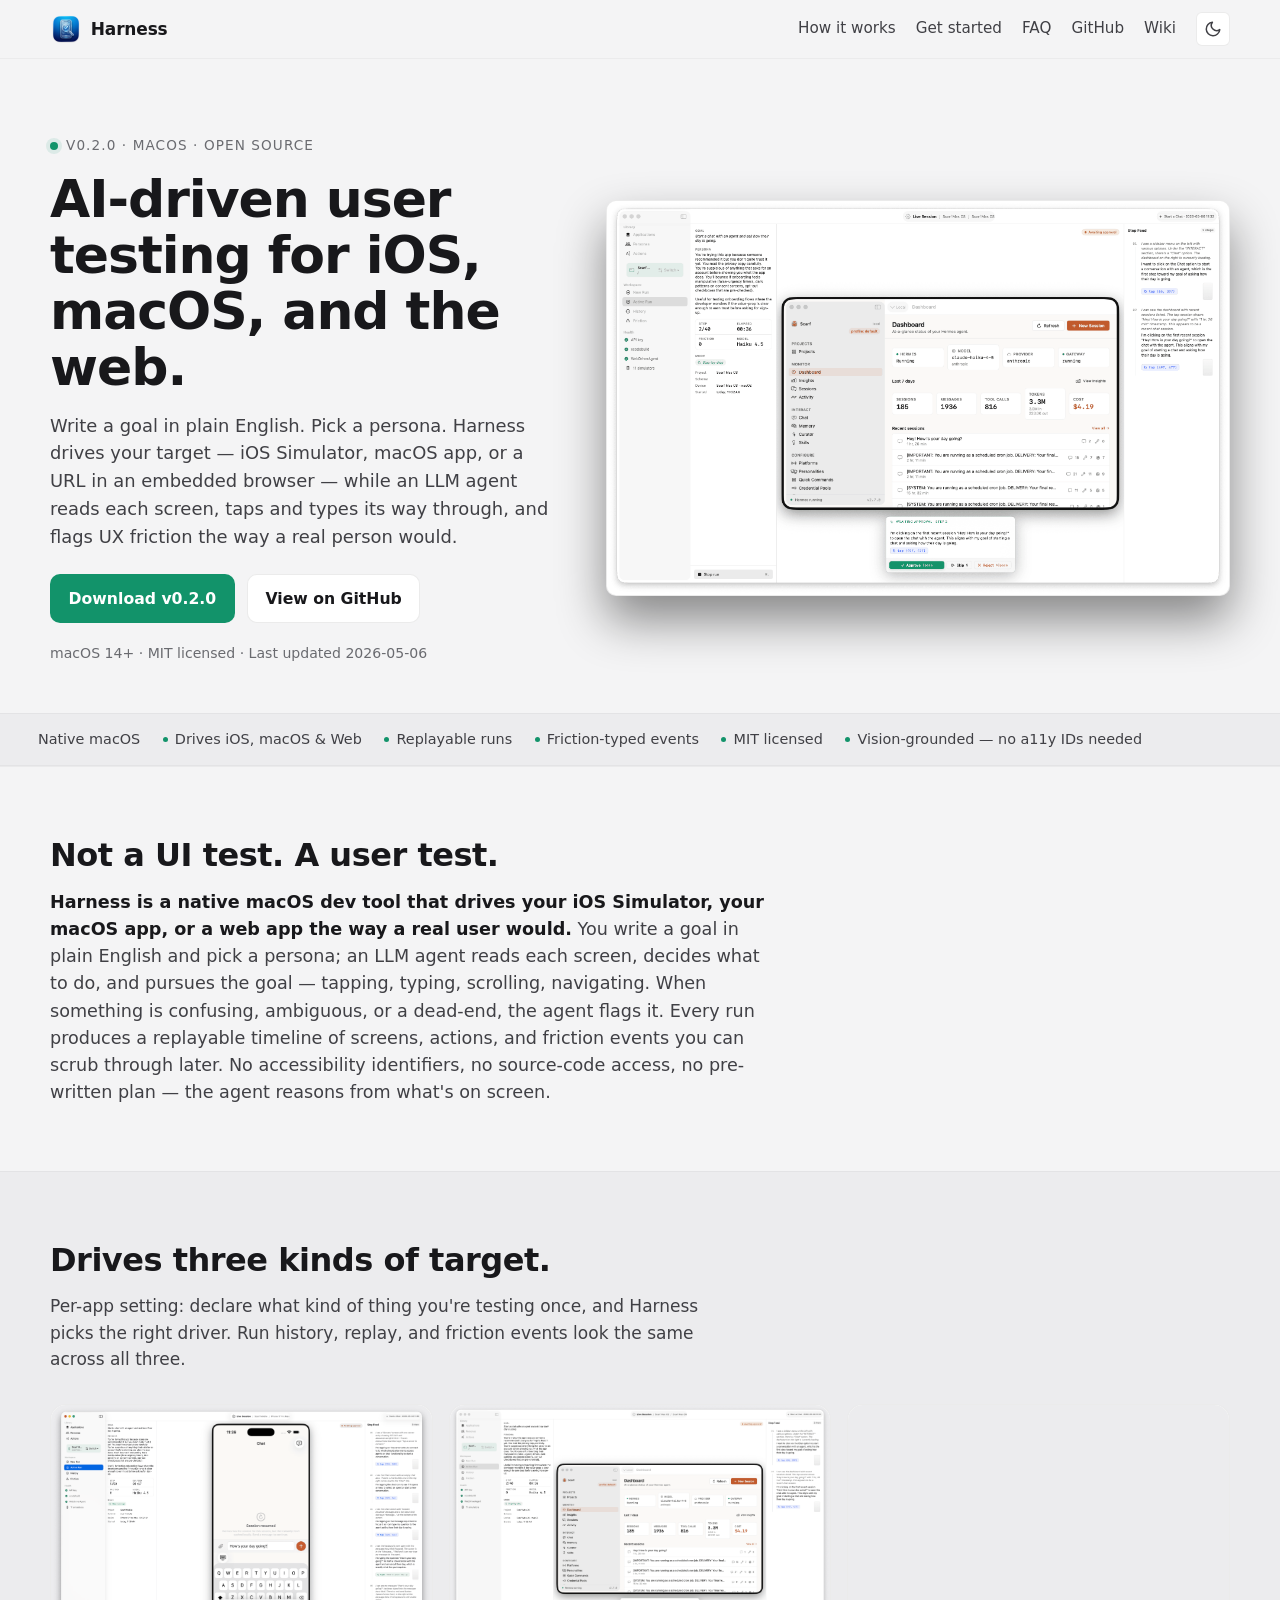
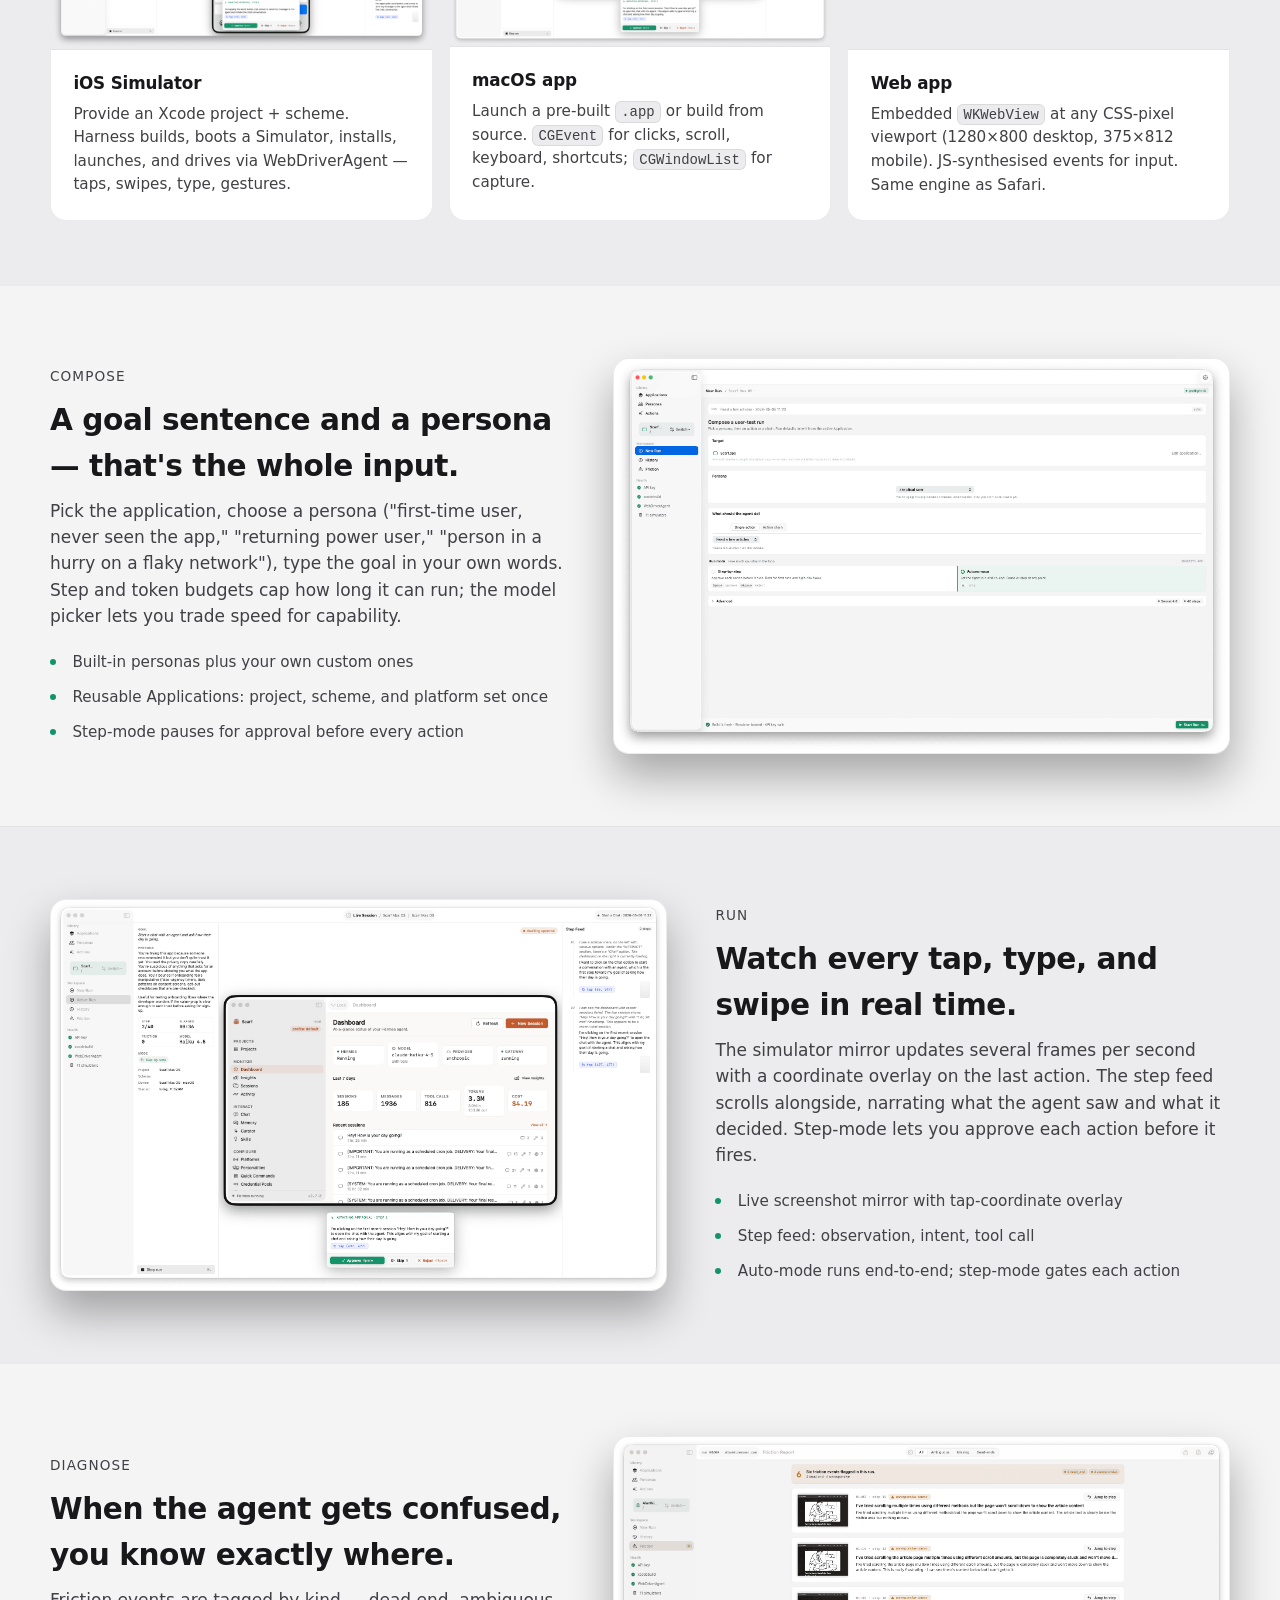
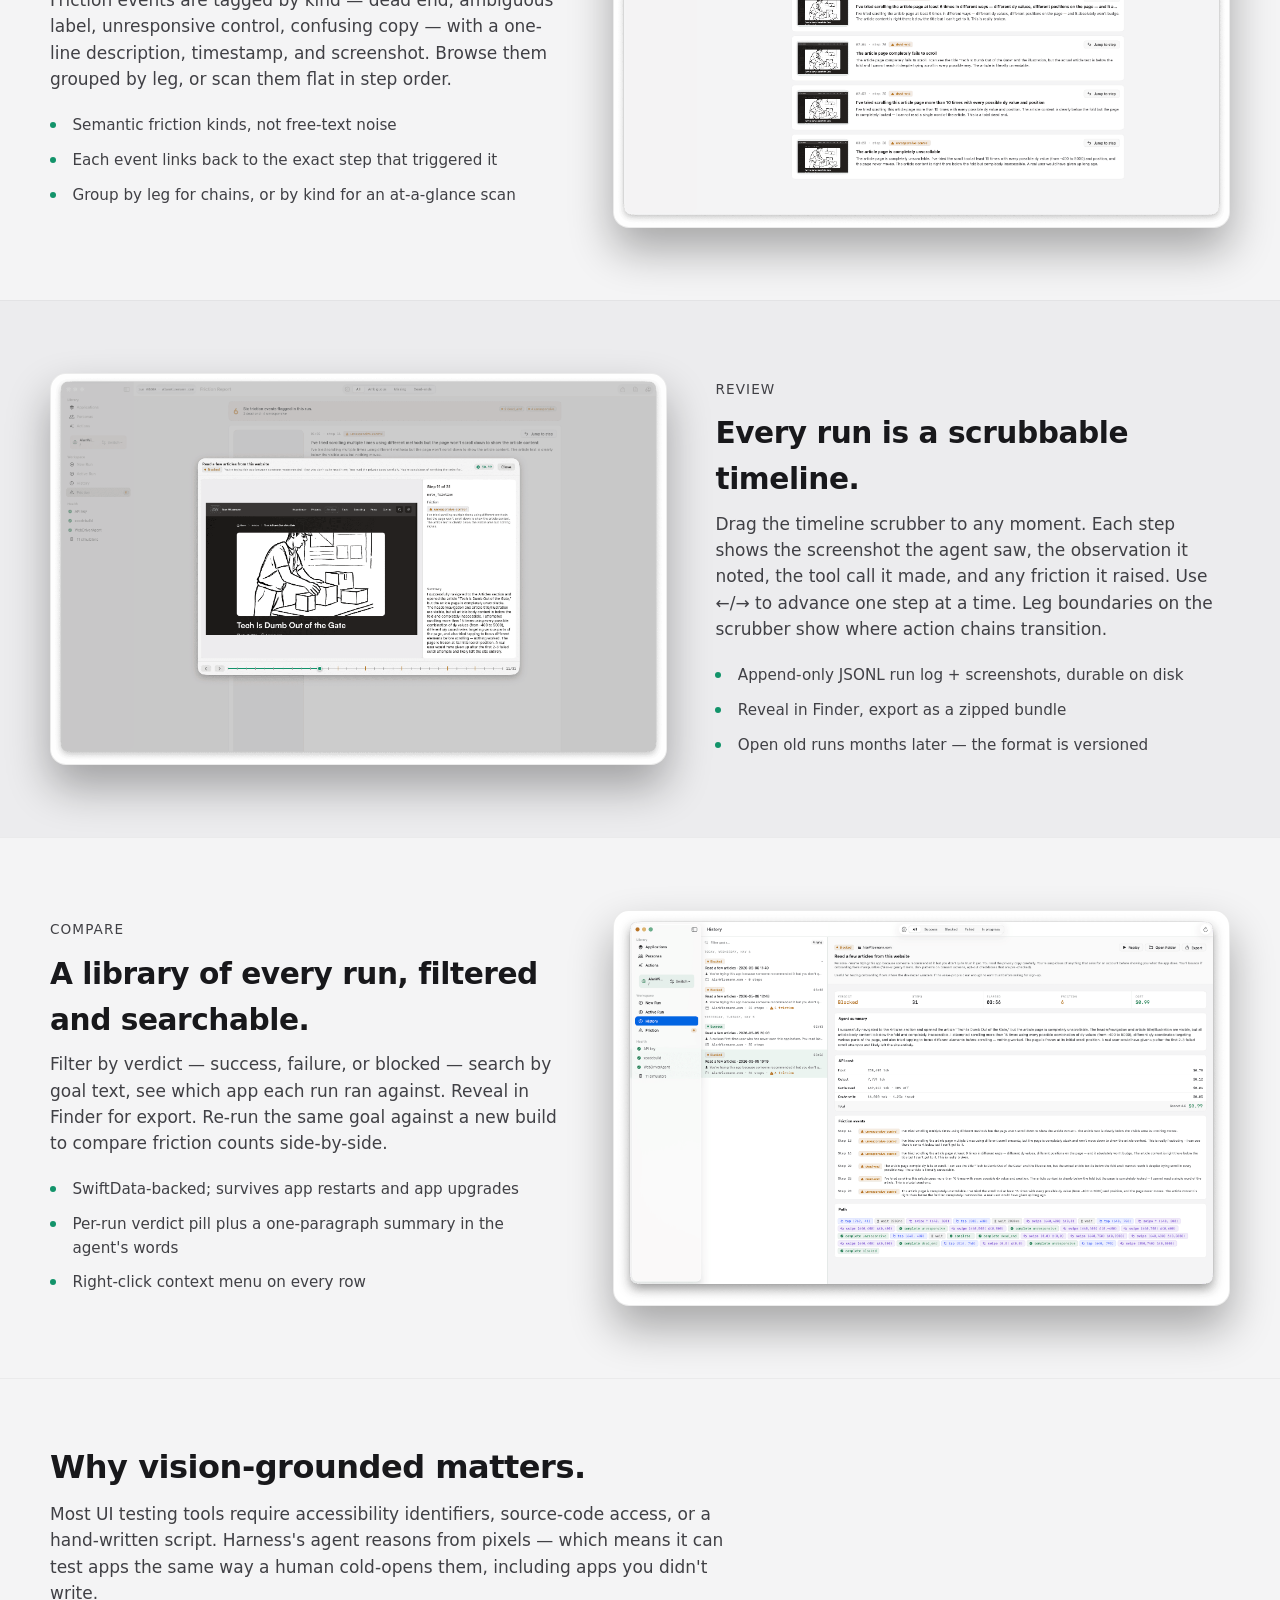
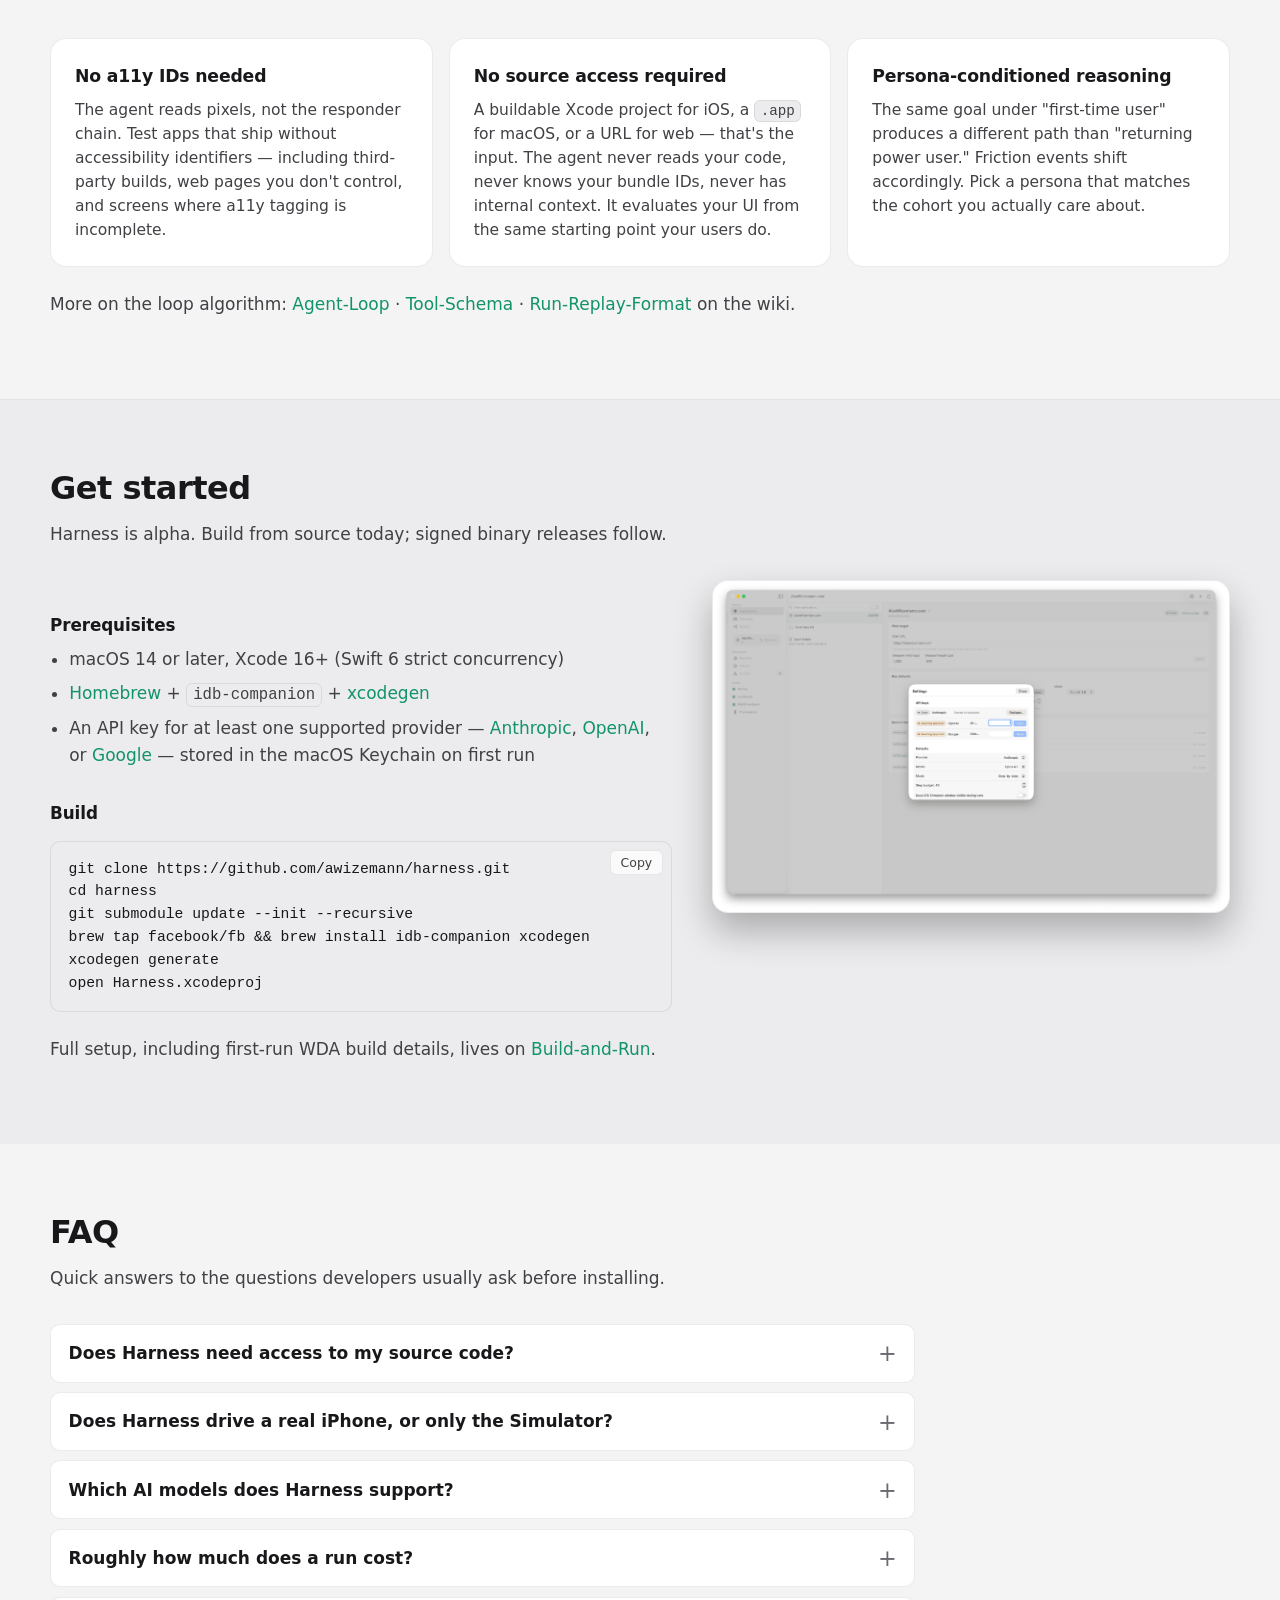
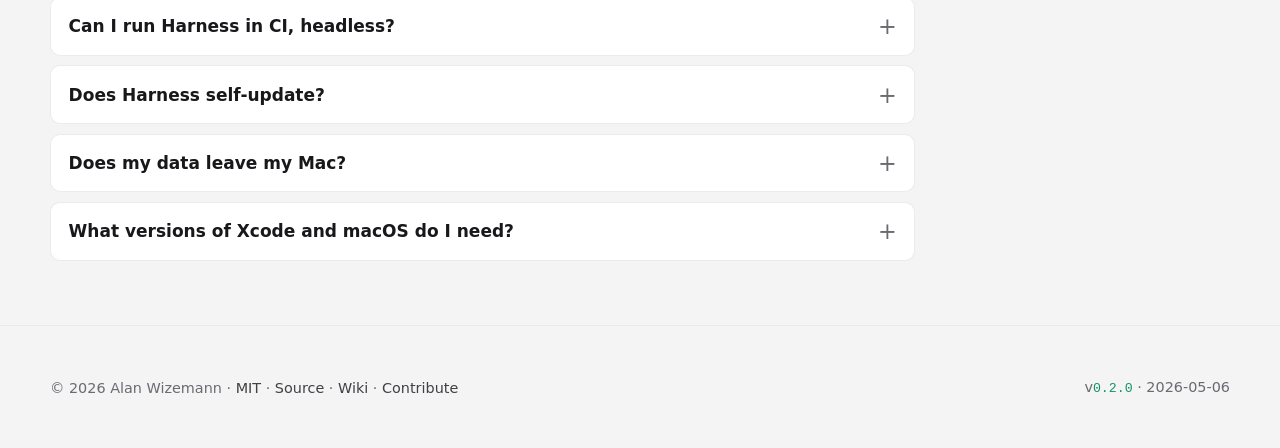
==== index.html @ b41c682d "site: rebuild landing page at 2026-05-06T11:02:01Z" ====
<!doctype html>
<html lang="en">
<head>
<meta charset="utf-8">
<meta name="viewport" content="width=device-width, initial-scale=1, viewport-fit=cover">
<title>Harness — AI-driven user testing for iOS, macOS, and the web</title>
<meta name="description" content="A native macOS dev tool that drives an iOS Simulator, a macOS app, or a web app with an AI agent. Write a goal in plain language; get a replayable run with friction events.">
<meta name="theme-color" content="#0E0F12" media="(prefers-color-scheme: dark)">
<meta name="theme-color" content="#F4F4F5" media="(prefers-color-scheme: light)">
<meta property="og:title" content="Harness — AI-driven user testing for iOS, macOS, and the web">
<meta property="og:description" content="Write a goal in plain language; an LLM agent reads the screen, drives the UI, and tells you where the experience falls down. iOS Simulator, macOS apps, web apps.">
<meta property="og:type" content="website">
<meta property="og:url" content="https://awizemann.github.io/harness/">
<meta property="og:image" content="https://awizemann.github.io/harness/assets/icon.png">
<meta name="twitter:card" content="summary_large_image">
<link rel="icon" type="image/png" href="favicon.png">
<link rel="apple-touch-icon" href="apple-touch-icon.png">
<link rel="manifest" href="manifest.webmanifest">
<link rel="canonical" href="https://awizemann.github.io/harness/">
<link rel="alternate" type="text/plain" title="LLM-friendly summary" href="llms.txt">
<link rel="stylesheet" href="styles.css">

<script type="application/ld+json">
{
  "@context": "https://schema.org",
  "@type": "FAQPage",
  "mainEntity": [
    {
      "@type": "Question",
      "name": "Does Harness need access to my source code?",
      "acceptedAnswer": {
        "@type": "Answer",
        "text": "No. The agent reads screenshots and reasons about visible UI; it never reads your source. For iOS, you provide a buildable Xcode project so Harness can produce a .app to install in the Simulator. For macOS, a pre-built .app is enough. For web, just a URL."
      }
    },
    {
      "@type": "Question",
      "name": "Does Harness drive a real iPhone, or only the Simulator?",
      "acceptedAnswer": {
        "@type": "Answer",
        "text": "Today Harness is iOS-Simulator-only. Real-device support over WebDriverAgent and idb is on the roadmap. macOS targets are real (it's your actual Mac). Web targets render in an embedded WKWebView — the same engine Safari uses."
      }
    },
    {
      "@type": "Question",
      "name": "Which AI models does Harness support?",
      "acceptedAnswer": {
        "@type": "Answer",
        "text": "Harness supports vision tool-use models from Anthropic, OpenAI, and Google. Today that's Claude Opus 4.7, Sonnet 4.6, and Haiku 4.5; OpenAI GPT-5 Mini and GPT-4.1 Nano; and Google Gemini 2.5 Flash and Flash Lite. You bring your own API key for whichever provider you pick — keys are stored in the macOS Keychain. The Compose Run form has a per-run provider+model picker so you can trade speed for capability without leaving the app."
      }
    },
    {
      "@type": "Question",
      "name": "Roughly how much does a run cost?",
      "acceptedAnswer": {
        "@type": "Answer",
        "text": "It depends on the goal length, step budget, model, and provider. A typical 20–40 step run on a mid-tier model lands in the few-cents-to-low-dollars range; smaller models (Haiku, Gemini Flash Lite, GPT-4.1 Nano) shave that further. Token use is dominated by screenshot inputs. The step and token budgets cap cost predictably."
      }
    },
    {
      "@type": "Question",
      "name": "Can I run Harness in CI, headless?",
      "acceptedAnswer": {
        "@type": "Answer",
        "text": "Not yet. Harness today is a desktop tool with a GUI; a headless mode is on the roadmap. If you want to fail PR builds on UX regressions, watch the issue tracker."
      }
    },
    {
      "@type": "Question",
      "name": "Does Harness self-update?",
      "acceptedAnswer": {
        "@type": "Answer",
        "text": "Auto-update isn't wired up yet. Releases are GitHub releases for now; a Sparkle-based auto-updater is queued."
      }
    },
    {
      "@type": "Question",
      "name": "Does my data leave my Mac?",
      "acceptedAnswer": {
        "@type": "Answer",
        "text": "Screenshots and step events are sent to whichever provider you picked — Anthropic, OpenAI, or Google — that's the inference path that drives the agent. Run logs (JSONL plus screenshots) live on disk in ~/Library/Application Support/Harness/runs/. Nothing else phones home — no analytics, no telemetry, no remote logging."
      }
    },
    {
      "@type": "Question",
      "name": "What versions of Xcode and macOS do I need?",
      "acceptedAnswer": {
        "@type": "Answer",
        "text": "macOS 14 (Sonoma) or later, and Xcode 16 or later — Harness uses Swift 6 strict concurrency. The iOS Simulator ships with Xcode."
      }
    }
  ]
}
</script>
</head>
<body>
<a class="skip" href="#main">Skip to content</a>

<header class="topbar">
  <div class="wrap topbar-row">
    <a class="brand" href="./">
      <img src="assets/icon.png" width="32" height="32" alt="" aria-hidden="true">
      <span>Harness</span>
    </a>
    <nav class="nav" aria-label="Primary">
      <a href="#run-loop">How it works</a>
      <a href="#get-started">Get started</a>
      <a href="#faq">FAQ</a>
      <a href="https://github.com/awizemann/harness">GitHub</a>
      <a href="https://github.com/awizemann/harness/wiki">Wiki</a>
      <button type="button" class="theme-toggle" aria-label="Toggle dark mode" data-theme-toggle>
        <svg class="icon-sun" width="18" height="18" viewBox="0 0 24 24" fill="none" stroke="currentColor" stroke-width="2" stroke-linecap="round" stroke-linejoin="round" aria-hidden="true">
          <circle cx="12" cy="12" r="4"></circle>
          <path d="M12 2v2M12 20v2M4.93 4.93l1.41 1.41M17.66 17.66l1.41 1.41M2 12h2M20 12h2M4.93 19.07l1.41-1.41M17.66 6.34l1.41-1.41"></path>
        </svg>
        <svg class="icon-moon" width="18" height="18" viewBox="0 0 24 24" fill="none" stroke="currentColor" stroke-width="2" stroke-linecap="round" stroke-linejoin="round" aria-hidden="true">
          <path d="M21 12.79A9 9 0 1 1 11.21 3 7 7 0 0 0 21 12.79z"></path>
        </svg>
      </button>
    </nav>
  </div>
</header>

<main id="main">

  <!-- 1. Hero -->
  <section class="hero">
    <div class="wrap hero-grid">
      <div class="hero-copy">
        <p class="eyebrow"><span class="dot" aria-hidden="true"></span> v0.2.0 · macOS · open source</p>
        <h1>AI-driven user testing for iOS, macOS, and the web.</h1>
        <p class="lede">Write a goal in plain English. Pick a persona. Harness drives your target — iOS Simulator, macOS app, or a URL in an embedded browser — while an LLM agent reads each screen, taps and types its way through, and flags UX friction the way a real person would.</p>
        <div class="cta-row">
          <a class="btn btn-primary" href="https://github.com/awizemann/harness/releases/latest">Download v0.2.0</a>
          <a class="btn btn-ghost" href="https://github.com/awizemann/harness">View on GitHub</a>
        </div>
        <p class="meta">macOS 14+ · MIT licensed · Last updated 2026-05-06</p>
      </div>
      <div class="hero-art">
        <picture class="pic">
          <img src="assets/screenshots/runsession-hero.png"
               data-dark-src="assets/screenshots/runsession-hero-dark.png"
               alt="Harness Run Session — agent driving an app with a live simulator mirror, step feed, and approval card"
               width="1440" height="900" decoding="async" fetchpriority="high">
        </picture>
      </div>
    </div>
  </section>

  <!-- 2. Trust strip -->
  <aside class="trust" aria-label="At a glance">
    <ul class="wrap">
      <li>Native macOS</li>
      <li>Drives iOS, macOS &amp; Web</li>
      <li>Replayable runs</li>
      <li>Friction-typed events</li>
      <li>MIT licensed</li>
      <li>Vision-grounded — no a11y IDs needed</li>
    </ul>
  </aside>

  <!-- 3. What Harness does (AEO load-bearing paragraph) -->
  <section class="band what" aria-labelledby="what-title">
    <div class="wrap">
      <h2 id="what-title">Not a UI test. A user test.</h2>
      <p>
        <em>Harness is a native macOS dev tool that drives your iOS Simulator, your macOS app, or a web app the way a real user would.</em>
        You write a goal in plain English and pick a persona; an LLM agent reads each screen, decides what to do, and pursues the goal — tapping, typing, scrolling, navigating. When something is confusing, ambiguous, or a dead-end, the agent flags it. Every run produces a replayable timeline of screens, actions, and friction events you can scrub through later. No accessibility identifiers, no source-code access, no pre-written plan — the agent reasons from what's on screen.
      </p>
    </div>
  </section>

  <!-- 4. Three platforms -->
  <section class="band band-alt" aria-labelledby="targets">
    <div class="wrap">
      <h2 id="targets">Drives three kinds of target.</h2>
      <p class="sub">Per-app setting: declare what kind of thing you're testing once, and Harness picks the right driver. Run history, replay, and friction events look the same across all three.</p>
      <div class="cards">
        <article class="card platform-card">
          <picture class="pic">
            <img src="assets/screenshots/target-ios.png"
                 data-dark-src="assets/screenshots/target-ios-dark.png"
                 alt="Harness driving an iOS Simulator — simulator mirror on the left, agent step feed on the right"
                 width="1440" height="900" loading="lazy" decoding="async">
          </picture>
          <div class="platform-body">
            <h3>iOS Simulator</h3>
            <p>Provide an Xcode project + scheme. Harness builds, boots a Simulator, installs, launches, and drives via WebDriverAgent — taps, swipes, type, gestures.</p>
          </div>
        </article>
        <article class="card platform-card">
          <picture class="pic">
            <img src="assets/screenshots/target-macos.png"
                 data-dark-src="assets/screenshots/target-macos-dark.png"
                 alt="Harness driving a macOS app — captured window with a click action in the step feed"
                 width="1440" height="900" loading="lazy" decoding="async">
          </picture>
          <div class="platform-body">
            <h3>macOS app</h3>
            <p>Launch a pre-built <code>.app</code> or build from source. <code>CGEvent</code> for clicks, scroll, keyboard, shortcuts; <code>CGWindowList</code> for capture.</p>
          </div>
        </article>
        <article class="card platform-card">
          <picture class="pic">
            <img src="assets/screenshots/target-web.png"
                 data-dark-src="assets/screenshots/target-web-dark.png"
                 alt="Harness driving a web app — embedded WKWebView with a friction event flagged in the step feed"
                 width="1440" height="900" loading="lazy" decoding="async">
          </picture>
          <div class="platform-body">
            <h3>Web app</h3>
            <p>Embedded <code>WKWebView</code> at any CSS-pixel viewport (1280×800 desktop, 375×812 mobile). JS-synthesised events for input. Same engine as Safari.</p>
          </div>
        </article>
      </div>
    </div>
  </section>

  <!-- 5. The run loop, illustrated -->
  <section id="run-loop" aria-label="The run loop">

    <!-- 5a. Goal in, persona on -->
    <div class="feature">
      <div class="wrap feature-grid">
        <div class="feature-copy">
          <p class="eyebrow">Compose</p>
          <h2>A goal sentence and a persona — that's the whole input.</h2>
          <p>Pick the application, choose a persona ("first-time user, never seen the app," "returning power user," "person in a hurry on a flaky network"), type the goal in your own words. Step and token budgets cap how long it can run; the model picker lets you trade speed for capability.</p>
          <ul class="feature-bullets">
            <li>Built-in personas plus your own custom ones</li>
            <li>Reusable Applications: project, scheme, and platform set once</li>
            <li>Step-mode pauses for approval before every action</li>
          </ul>
        </div>
        <div class="feature-art">
          <picture class="pic">
            <img src="assets/screenshots/goal-input.png"
                 data-dark-src="assets/screenshots/goal-input-dark.png"
                 alt="Harness goal-input form — Application picker, Persona dropdown, Goal text area, model and step-budget sliders"
                 width="1440" height="900" loading="lazy" decoding="async">
          </picture>
        </div>
      </div>
    </div>

    <!-- 5b. Watch the agent drive -->
    <div class="feature alt band-alt">
      <div class="wrap feature-grid">
        <div class="feature-copy">
          <p class="eyebrow">Run</p>
          <h2>Watch every tap, type, and swipe in real time.</h2>
          <p>The simulator mirror updates several frames per second with a coordinate overlay on the last action. The step feed scrolls alongside, narrating what the agent saw and what it decided. Step-mode lets you approve each action before it fires.</p>
          <ul class="feature-bullets">
            <li>Live screenshot mirror with tap-coordinate overlay</li>
            <li>Step feed: observation, intent, tool call</li>
            <li>Auto-mode runs end-to-end; step-mode gates each action</li>
          </ul>
        </div>
        <div class="feature-art">
          <picture class="pic">
            <img src="assets/screenshots/runsession-hero.png"
                 data-dark-src="assets/screenshots/runsession-hero-dark.png"
                 alt="Harness Run Session — simulator mirror, step feed, and approval card visible mid-run"
                 width="1440" height="900" loading="lazy" decoding="async">
          </picture>
        </div>
      </div>
    </div>

    <!-- 5c. Friction, typed and timestamped -->
    <div class="feature">
      <div class="wrap feature-grid">
        <div class="feature-copy">
          <p class="eyebrow">Diagnose</p>
          <h2>When the agent gets confused, you know exactly where.</h2>
          <p>Friction events are tagged by kind — dead end, ambiguous label, unresponsive control, confusing copy — with a one-line description, timestamp, and screenshot. Browse them grouped by leg, or scan them flat in step order.</p>
          <ul class="feature-bullets">
            <li>Semantic friction kinds, not free-text noise</li>
            <li>Each event links back to the exact step that triggered it</li>
            <li>Group by leg for chains, or by kind for an at-a-glance scan</li>
          </ul>
        </div>
        <div class="feature-art">
          <picture class="pic">
            <img src="assets/screenshots/friction-report.png"
                 data-dark-src="assets/screenshots/friction-report-dark.png"
                 alt="Friction report — grouped cards showing dead-end, ambiguous-label, and unresponsive-control friction kinds"
                 width="1440" height="900" loading="lazy" decoding="async">
          </picture>
        </div>
      </div>
    </div>

    <!-- 5d. Replay like a flight recorder -->
    <div class="feature alt band-alt">
      <div class="wrap feature-grid">
        <div class="feature-copy">
          <p class="eyebrow">Review</p>
          <h2>Every run is a scrubbable timeline.</h2>
          <p>Drag the timeline scrubber to any moment. Each step shows the screenshot the agent saw, the observation it noted, the tool call it made, and any friction it raised. Use ←/→ to advance one step at a time. Leg boundaries on the scrubber show where action chains transition.</p>
          <ul class="feature-bullets">
            <li>Append-only JSONL run log + screenshots, durable on disk</li>
            <li>Reveal in Finder, export as a zipped bundle</li>
            <li>Open old runs months later — the format is versioned</li>
          </ul>
        </div>
        <div class="feature-art">
          <picture class="pic">
            <img src="assets/screenshots/run-replay.png"
                 data-dark-src="assets/screenshots/run-replay-dark.png"
                 alt="Run Replay — timeline scrubber dragged mid-run, step detail panel showing screenshot, observation, and tool call"
                 width="1440" height="900" loading="lazy" decoding="async">
          </picture>
        </div>
      </div>
    </div>

    <!-- 5e. Run history & verdicts -->
    <div class="feature">
      <div class="wrap feature-grid">
        <div class="feature-copy">
          <p class="eyebrow">Compare</p>
          <h2>A library of every run, filtered and searchable.</h2>
          <p>Filter by verdict — success, failure, or blocked — search by goal text, see which app each run ran against. Reveal in Finder for export. Re-run the same goal against a new build to compare friction counts side-by-side.</p>
          <ul class="feature-bullets">
            <li>SwiftData-backed; survives app restarts and app upgrades</li>
            <li>Per-run verdict pill plus a one-paragraph summary in the agent's words</li>
            <li>Right-click context menu on every row</li>
          </ul>
        </div>
        <div class="feature-art">
          <picture class="pic">
            <img src="assets/screenshots/run-history.png"
                 data-dark-src="assets/screenshots/run-history-dark.png"
                 alt="Run History — filterable list of runs with verdict pills, project icons, timestamps, and search"
                 width="1440" height="900" loading="lazy" decoding="async">
          </picture>
        </div>
      </div>
    </div>

  </section>

  <!-- 6. Why vision-grounded matters -->
  <section class="band" aria-labelledby="why-vision">
    <div class="wrap">
      <h2 id="why-vision">Why vision-grounded matters.</h2>
      <p class="sub">Most UI testing tools require accessibility identifiers, source-code access, or a hand-written script. Harness's agent reasons from pixels — which means it can test apps the same way a human cold-opens them, including apps you didn't write.</p>
      <div class="cards">
        <article class="card">
          <h3>No a11y IDs needed</h3>
          <p>The agent reads pixels, not the responder chain. Test apps that ship without accessibility identifiers — including third-party builds, web pages you don't control, and screens where a11y tagging is incomplete.</p>
        </article>
        <article class="card">
          <h3>No source access required</h3>
          <p>A buildable Xcode project for iOS, a <code>.app</code> for macOS, or a URL for web — that's the input. The agent never reads your code, never knows your bundle IDs, never has internal context. It evaluates your UI from the same starting point your users do.</p>
        </article>
        <article class="card">
          <h3>Persona-conditioned reasoning</h3>
          <p>The same goal under "first-time user" produces a different path than "returning power user." Friction events shift accordingly. Pick a persona that matches the cohort you actually care about.</p>
        </article>
      </div>
      <p class="cta-inline">More on the loop algorithm: <a href="https://github.com/awizemann/harness/wiki/Agent-Loop">Agent-Loop</a> · <a href="https://github.com/awizemann/harness/wiki/Tool-Schema">Tool-Schema</a> · <a href="https://github.com/awizemann/harness/wiki/Run-Replay-Format">Run-Replay-Format</a> on the wiki.</p>
    </div>
  </section>

  <!-- 7. Get started -->
  <section id="get-started" class="band band-alt" aria-labelledby="get-started-title">
    <div class="wrap">
      <h2 id="get-started-title">Get started</h2>
      <p class="sub">Harness is alpha. Build from source today; signed binary releases follow.</p>

      <div class="get-started-grid">
        <div>
          <h3 class="h3-tight">Prerequisites</h3>
          <ul class="bullets">
            <li>macOS 14 or later, Xcode 16+ (Swift 6 strict concurrency)</li>
            <li><a href="https://brew.sh">Homebrew</a> + <code>idb-companion</code> + <a href="https://github.com/yonaskolb/XcodeGen">xcodegen</a></li>
            <li>An API key for at least one supported provider — <a href="https://console.anthropic.com">Anthropic</a>, <a href="https://platform.openai.com">OpenAI</a>, or <a href="https://aistudio.google.com">Google</a> — stored in the macOS Keychain on first run</li>
          </ul>

          <h3 class="h3-tight">Build</h3>
          <pre class="code"><code>git clone https://github.com/awizemann/harness.git
cd harness
git submodule update --init --recursive
brew tap facebook/fb &amp;&amp; brew install idb-companion xcodegen
xcodegen generate
open Harness.xcodeproj</code></pre>

          <p class="cta-inline">Full setup, including first-run WDA build details, lives on <a href="https://github.com/awizemann/harness/wiki/Build-and-Run">Build-and-Run</a>.</p>
        </div>
        <picture class="pic">
          <img src="assets/screenshots/settings.png"
               data-dark-src="assets/screenshots/settings-dark.png"
               alt="Harness Settings — three providers (Anthropic, OpenAI, Google) with per-provider Keychain status, plus default Provider, Model, Mode, and Step budget"
               width="1440" height="900" loading="lazy" decoding="async">
        </picture>
      </div>
    </div>
  </section>

  <!-- 8. FAQ -->
  <section id="faq" class="band" aria-labelledby="faq-title">
    <div class="wrap">
      <h2 id="faq-title">FAQ</h2>
      <p class="sub">Quick answers to the questions developers usually ask before installing.</p>
      <div class="faq-list">
        <details>
          <summary>Does Harness need access to my source code?</summary>
          <div>
            <p>No. The agent reads screenshots and reasons about visible UI; it never reads your source. For iOS, you provide a buildable Xcode project so Harness can produce a <code>.app</code> to install in the Simulator. For macOS, a pre-built <code>.app</code> is enough. For web, just a URL.</p>
          </div>
        </details>
        <details>
          <summary>Does Harness drive a real iPhone, or only the Simulator?</summary>
          <div>
            <p>Today Harness is iOS-Simulator-only. Real-device support over WebDriverAgent and idb is on the roadmap. macOS targets are real (it's your actual Mac). Web targets render in an embedded <code>WKWebView</code> — the same engine Safari uses.</p>
          </div>
        </details>
        <details>
          <summary>Which AI models does Harness support?</summary>
          <div>
            <p>Harness supports vision tool-use models from <strong>Anthropic, OpenAI, and Google</strong>. Today that's:</p>
            <ul class="bullets">
              <li><strong>Anthropic</strong> — Claude Opus 4.7, Sonnet 4.6, Haiku 4.5</li>
              <li><strong>OpenAI</strong> — GPT-5 Mini, GPT-4.1 Nano</li>
              <li><strong>Google</strong> — Gemini 2.5 Flash, Gemini 2.5 Flash Lite</li>
            </ul>
            <p>You bring your own API key for whichever provider you pick — keys are stored in the macOS Keychain, one entry per provider. The Compose Run form has a per-run provider + model picker, so you can trade speed for capability without leaving the app.</p>
          </div>
        </details>
        <details>
          <summary>Roughly how much does a run cost?</summary>
          <div>
            <p>It depends on the goal length, step budget, model, and provider. A typical 20–40 step run on a mid-tier model lands in the few-cents-to-low-dollars range; smaller models (Haiku 4.5, Gemini 2.5 Flash Lite, GPT-4.1 Nano) shave that further. Token use is dominated by screenshot inputs. The step and token budgets cap cost predictably.</p>
          </div>
        </details>
        <details>
          <summary>Can I run Harness in CI, headless?</summary>
          <div>
            <p>Not yet. Harness today is a desktop tool with a GUI; a headless <code>harness run goal.md</code> mode is on the roadmap. If you want to fail PR builds on UX regressions, watch <a href="https://github.com/awizemann/harness/issues">the issue tracker</a>.</p>
          </div>
        </details>
        <details>
          <summary>Does Harness self-update?</summary>
          <div>
            <p>Auto-update isn't wired up yet. Releases are <a href="https://github.com/awizemann/harness/releases">GitHub releases</a> for now; a Sparkle-based auto-updater is queued.</p>
          </div>
        </details>
        <details>
          <summary>Does my data leave my Mac?</summary>
          <div>
            <p>Screenshots and step events are sent to whichever provider you picked — Anthropic, OpenAI, or Google — that's the inference path that drives the agent. Run logs (JSONL plus screenshots) live on disk in <code>~/Library/Application Support/Harness/runs/</code>. Nothing else phones home — no analytics, no telemetry, no remote logging.</p>
          </div>
        </details>
        <details>
          <summary>What versions of Xcode and macOS do I need?</summary>
          <div>
            <p>macOS 14 (Sonoma) or later, and Xcode 16 or later — Harness uses Swift 6 strict concurrency. The iOS Simulator ships with Xcode.</p>
          </div>
        </details>
      </div>
    </div>
  </section>

</main>

<footer class="footer">
  <div class="wrap footer-row">
    <p>© 2026 Alan Wizemann · <a href="https://github.com/awizemann/harness/blob/main/LICENSE">MIT</a> · <a href="https://github.com/awizemann/harness">Source</a> · <a href="https://github.com/awizemann/harness/wiki">Wiki</a> · <a href="https://github.com/awizemann/harness/blob/main/CONTRIBUTING.md">Contribute</a></p>
    <p class="footer-meta">v<code>0.2.0</code> · 2026-05-06</p>
  </div>
</footer>

<script src="app.js" defer></script>
</body>
</html>
---- styles.css ----
/* Harness landing — dark by default, light fallback. Mint accent.
   Tokens mirror HarnessDesign/DesignSystem/Colors.swift (dark variants).
   Theme resolution: explicit [data-theme] wins, otherwise prefers-color-scheme. */

:root {
  --bg:        #0E0F12;
  --bg-2:      #16181C;
  --bg-3:      #1C1E23;
  --panel:     #16181C;
  --elevated:  #21242B;
  --text:      #E8E8EA;
  --text-2:    #B6B8BD;
  --text-3:    #8A8B90;
  --accent:    #3DDC97;
  --accent-2:  #6BE5B0;
  --accent-fg: #06140E;
  --accent-soft: rgba(61, 220, 151, 0.10);
  --border:    rgba(255, 255, 255, 0.08);
  --border-2:  rgba(255, 255, 255, 0.04);

  --radius-sm: 6px;
  --radius:    10px;
  --radius-lg: 16px;
  --gap:       1.5rem;
  --wrap:      min(1180px, 100% - 2.5rem);

  --font-sans: -apple-system, BlinkMacSystemFont, "SF Pro Text", "Inter", system-ui, sans-serif;
  --font-mono: ui-monospace, "SF Mono", "JetBrains Mono", Menlo, monospace;

  --topbar-bg: rgba(14, 15, 18, 0.78);
}

/* Light theme — applied when system prefers light AND user hasn't overridden,
   or when [data-theme="light"] is explicitly set. */
:root[data-theme="light"] {
  --bg:        #F4F4F5;
  --bg-2:      #ECECEE;
  --bg-3:      #FAFAFA;
  --panel:     #FFFFFF;
  --elevated:  #FFFFFF;
  --text:      #18181B;
  --text-2:    #404045;
  --text-3:    #6A6B70;
  --accent:    #12936A;
  --accent-2:  #0E7B5A;
  --accent-fg: #FFFFFF;
  --accent-soft: rgba(18, 147, 106, 0.10);
  --border:    rgba(0, 0, 0, 0.08);
  --border-2:  rgba(0, 0, 0, 0.04);
  --topbar-bg: rgba(244, 244, 245, 0.78);
}

@media (prefers-color-scheme: light) {
  :root:not([data-theme="dark"]) {
    --bg:        #F4F4F5;
    --bg-2:      #ECECEE;
    --bg-3:      #FAFAFA;
    --panel:     #FFFFFF;
    --elevated:  #FFFFFF;
    --text:      #18181B;
    --text-2:    #404045;
    --text-3:    #6A6B70;
    --accent:    #12936A;
    --accent-2:  #0E7B5A;
    --accent-fg: #FFFFFF;
    --accent-soft: rgba(18, 147, 106, 0.10);
    --border:    rgba(0, 0, 0, 0.08);
    --border-2:  rgba(0, 0, 0, 0.04);
    --topbar-bg: rgba(244, 244, 245, 0.78);
  }
}

* { box-sizing: border-box; }
html { scroll-behavior: smooth; }
body {
  margin: 0;
  font-family: var(--font-sans);
  font-size: 17px;
  line-height: 1.55;
  color: var(--text);
  background: var(--bg);
  -webkit-font-smoothing: antialiased;
  text-rendering: optimizeLegibility;
}

a { color: var(--accent); text-decoration: none; }
a:hover { color: var(--accent-2); text-decoration: underline; text-underline-offset: 3px; }

code {
  font-family: var(--font-mono);
  font-size: 0.92em;
  background: var(--bg-2);
  padding: 0.12em 0.38em;
  border-radius: var(--radius-sm);
  border: 1px solid var(--border);
}

.wrap { width: var(--wrap); margin-inline: auto; }

.skip {
  position: absolute; left: -9999px; top: 0;
  background: var(--accent); color: var(--accent-fg);
  padding: 0.5rem 0.75rem; border-radius: var(--radius-sm);
}
.skip:focus { left: 1rem; top: 1rem; z-index: 100; }

/* Topbar */
.topbar {
  position: sticky; top: 0; z-index: 10;
  background: var(--topbar-bg);
  backdrop-filter: saturate(160%) blur(14px);
  -webkit-backdrop-filter: saturate(160%) blur(14px);
  border-bottom: 1px solid var(--border-2);
}
.topbar-row {
  display: flex; align-items: center; justify-content: space-between;
  padding: 0.75rem 0;
  gap: 1rem;
}
.brand {
  display: inline-flex; align-items: center; gap: 0.55rem;
  color: var(--text); font-weight: 600; letter-spacing: -0.01em;
}
.brand:hover { text-decoration: none; color: var(--text); }
.brand img { border-radius: 7px; display: block; }
.nav { display: flex; gap: 1.25rem; flex-wrap: wrap; align-items: center; }
.nav a { color: var(--text-2); font-size: 0.95rem; }
.nav a:hover { color: var(--text); text-decoration: none; }

/* Theme toggle */
.theme-toggle {
  display: inline-grid; place-items: center;
  width: 34px; height: 34px;
  border: 1px solid var(--border);
  background: var(--panel);
  color: var(--text-2);
  border-radius: var(--radius-sm);
  cursor: pointer;
  transition: color 120ms ease, border-color 120ms ease, background-color 120ms ease;
}
.theme-toggle:hover { color: var(--text); border-color: var(--accent); }
.theme-toggle .icon-sun  { display: none; }
.theme-toggle .icon-moon { display: block; }
:root[data-theme="dark"] .theme-toggle .icon-sun  { display: block; }
:root[data-theme="dark"] .theme-toggle .icon-moon { display: none; }
@media (prefers-color-scheme: dark) {
  :root:not([data-theme="light"]) .theme-toggle .icon-sun  { display: block; }
  :root:not([data-theme="light"]) .theme-toggle .icon-moon { display: none; }
}

/* Hero */
.hero { padding: 4.5rem 0 3rem; }
.hero-grid {
  display: grid;
  grid-template-columns: minmax(0, 1fr) minmax(0, 1.25fr);
  gap: 3.5rem;
  align-items: center;
}
.hero-copy { min-width: 0; }
.eyebrow {
  display: inline-flex; align-items: center; gap: 0.5rem;
  font-size: 0.85rem; color: var(--text-3);
  text-transform: uppercase; letter-spacing: 0.08em;
  margin: 0 0 0.9rem;
}
.dot {
  width: 8px; height: 8px; border-radius: 50%;
  background: var(--accent);
  box-shadow: 0 0 0 4px var(--accent-soft);
}
h1 {
  font-size: clamp(2rem, 4.5vw, 3.25rem);
  line-height: 1.08; letter-spacing: -0.02em;
  margin: 0 0 1rem;
  font-weight: 700;
}
.lede {
  font-size: 1.12rem; color: var(--text-2);
  margin: 0 0 1.5rem; max-width: 56ch;
}
.cta-row { display: flex; gap: 0.75rem; flex-wrap: wrap; margin-bottom: 1.25rem; }
.btn {
  display: inline-flex; align-items: center; justify-content: center;
  padding: 0.7rem 1.1rem;
  font-weight: 600; font-size: 0.98rem;
  border-radius: var(--radius);
  border: 1px solid transparent;
  transition: transform 80ms ease, background-color 120ms ease, border-color 120ms ease;
}
.btn:hover { text-decoration: none; transform: translateY(-1px); }
.btn-primary {
  background: var(--accent); color: var(--accent-fg);
}
.btn-primary:hover { background: var(--accent-2); color: var(--accent-fg); }
.btn-ghost {
  color: var(--text); background: var(--panel);
  border-color: var(--border);
}
.btn-ghost:hover { background: var(--elevated); color: var(--text); }
.meta { color: var(--text-3); font-size: 0.88rem; margin: 0; }
.meta code { background: transparent; border: none; padding: 0; color: var(--accent); }

/* Hero artwork — single screenshot, full bleed */
.hero-art .pic {
  display: block;
  border-radius: var(--radius);
  border: 1px solid var(--border);
  box-shadow: 0 24px 48px rgba(0, 0, 0, 0.45);
  overflow: hidden;
  background: var(--panel);
}
.hero-art .pic img { width: 100%; height: auto; display: block; }

/* Bands */
.band { padding: 4rem 0; border-top: 1px solid var(--border-2); }
.band-alt { background: var(--bg-2); }
.band h2 {
  font-size: clamp(1.5rem, 2.6vw, 2rem);
  letter-spacing: -0.015em;
  margin: 0 0 0.5rem;
  font-weight: 700;
}
.band .sub {
  color: var(--text-2); max-width: 64ch;
  margin: 0 0 2rem;
}
.h3-tight { margin-top: 2rem; margin-bottom: 0.5rem; font-size: 1.05rem; letter-spacing: -0.005em; }

/* Trust strip */
.trust {
  background: var(--bg-2);
  border-top: 1px solid var(--border-2);
  border-bottom: 1px solid var(--border-2);
}
.trust ul {
  list-style: none; margin: 0; padding: 0.9rem 0;
  display: flex; flex-wrap: wrap; gap: 0.4rem 1.4rem;
  justify-content: center;
  font-size: 0.9rem;
  color: var(--text-2);
}
.trust li { display: inline-flex; align-items: center; gap: 0.45rem; }
.trust li::before {
  content: "";
  width: 5px; height: 5px; border-radius: 50%;
  background: var(--accent);
}
.trust li:first-child::before { display: none; }

/* "What Harness does" prose section */
.what p {
  font-size: 1.1rem;
  color: var(--text-2);
  max-width: 64ch;
  margin: 0;
}
.what em { color: var(--text); font-style: normal; font-weight: 600; }

/* Cards (used in §4 platforms + §6 why-grid) */
.cards {
  display: grid; gap: 1rem;
  grid-template-columns: repeat(auto-fit, minmax(260px, 1fr));
}
.card {
  padding: 1.5rem;
  border-radius: var(--radius-lg);
  background: var(--elevated);
  border: 1px solid var(--border);
  transition: border-color 140ms ease, transform 140ms ease;
}
.card:hover { border-color: var(--accent); transform: translateY(-2px); }
.card h3 { margin: 0 0 0.5rem; font-size: 1.08rem; letter-spacing: -0.01em; }
.card p  { margin: 0; color: var(--text-2); font-size: 0.97rem; }

/* Platform cards include a screenshot at top */
.platform-card { padding: 0; overflow: hidden; }
.platform-card .pic {
  display: block;
  border-bottom: 1px solid var(--border-2);
  background: var(--bg-2);
}
.platform-card .pic img { width: 100%; height: auto; display: block; }
.platform-card .platform-body { padding: 1.25rem 1.4rem 1.4rem; }
.platform-card h3 { margin: 0 0 0.4rem; font-size: 1.05rem; }
.platform-card p  { margin: 0; color: var(--text-2); font-size: 0.95rem; }

/* Alternating feature blocks (§5) */
.feature {
  border-top: 1px solid var(--border-2);
  padding: 4.5rem 0;
}
.feature-grid {
  display: grid;
  grid-template-columns: minmax(0, 1fr) minmax(0, 1.2fr);
  gap: 3rem;
  align-items: center;
}
.feature.alt .feature-grid {
  grid-template-columns: minmax(0, 1.2fr) minmax(0, 1fr);
}
.feature.alt .feature-copy { order: 2; }
.feature.alt .feature-art  { order: 1; }
.feature h2 {
  font-size: clamp(1.4rem, 2.4vw, 1.85rem);
  letter-spacing: -0.015em;
  margin: 0 0 0.5rem;
  font-weight: 700;
}
.feature .eyebrow { margin-bottom: 0.7rem; }
.feature p { color: var(--text-2); margin: 0 0 1rem; max-width: 52ch; }
.feature .feature-bullets {
  list-style: none; padding: 0; margin: 1rem 0 0;
  font-size: 0.95rem;
}
.feature .feature-bullets li {
  padding: 0.35rem 0 0.35rem 1.4rem;
  position: relative;
  color: var(--text-2);
}
.feature .feature-bullets li::before {
  content: "";
  position: absolute; left: 0; top: 0.85rem;
  width: 6px; height: 6px; border-radius: 50%;
  background: var(--accent);
}
.feature-art {
  position: relative;
}
.feature-art .pic {
  border-radius: var(--radius-lg);
  border: 1px solid var(--border);
  box-shadow: 0 22px 44px rgba(0, 0, 0, 0.32);
  overflow: hidden;
  background: var(--panel);
  display: block;
}
.feature-art .pic img { width: 100%; height: auto; display: block; }

/* Code block */
.code {
  background: var(--bg-2);
  border: 1px solid var(--border);
  border-radius: var(--radius);
  padding: 1rem 1.1rem;
  overflow-x: auto;
  font-family: var(--font-mono);
  font-size: 0.92rem;
  line-height: 1.55;
  color: var(--text);
}
.code code { background: transparent; border: none; padding: 0; font-size: inherit; }

.cta-inline { color: var(--text-2); margin-top: 1.5rem; }

/* Get-started screenshot */
.get-started-grid {
  display: grid;
  grid-template-columns: minmax(0, 1.2fr) minmax(0, 1fr);
  gap: 2.5rem;
  align-items: start;
}
.get-started-grid .pic {
  border-radius: var(--radius-lg);
  border: 1px solid var(--border);
  box-shadow: 0 18px 36px rgba(0, 0, 0, 0.28);
  overflow: hidden;
  display: block;
  background: var(--panel);
}
.get-started-grid .pic img { width: 100%; height: auto; display: block; }
.bullets {
  margin: 0 0 1.25rem; padding-left: 1.2rem;
  color: var(--text-2);
}
.bullets li { margin-bottom: 0.5rem; }
.bullets strong { color: var(--text); }

/* FAQ */
.faq-list { display: grid; gap: 0.6rem; max-width: 80ch; margin-top: 1.5rem; }
.faq-list details {
  border: 1px solid var(--border);
  border-radius: var(--radius);
  background: var(--panel);
  padding: 0;
  transition: border-color 140ms ease;
}
.faq-list details[open] { border-color: var(--accent); }
.faq-list summary {
  list-style: none;
  cursor: pointer;
  padding: 0.95rem 1.1rem;
  font-weight: 600;
  color: var(--text);
  position: relative;
  padding-right: 2.5rem;
}
.faq-list summary::-webkit-details-marker { display: none; }
.faq-list summary::after {
  content: "+";
  position: absolute;
  right: 1.1rem; top: 50%;
  transform: translateY(-50%);
  font-size: 1.4rem;
  font-weight: 400;
  color: var(--text-3);
  line-height: 1;
}
.faq-list details[open] summary::after { content: "−"; color: var(--accent); }
.faq-list details > div {
  padding: 0 1.1rem 1.1rem;
  color: var(--text-2);
  font-size: 0.97rem;
}
.faq-list details > div p { margin: 0 0 0.6rem; }
.faq-list details > div p:last-child { margin-bottom: 0; }

/* Footer */
.footer {
  border-top: 1px solid var(--border-2);
  padding: 2.25rem 0;
  background: var(--bg);
}
.footer-row {
  display: flex; align-items: center; justify-content: space-between;
  flex-wrap: wrap; gap: 0.75rem;
  color: var(--text-3); font-size: 0.9rem;
}
.footer a { color: var(--text-2); }
.footer a:hover { color: var(--text); text-decoration: underline; }
.footer-meta code { background: transparent; border: none; padding: 0; color: var(--accent); }

/* Responsive */
@media (max-width: 960px) {
  .hero-grid,
  .feature-grid,
  .feature.alt .feature-grid,
  .get-started-grid {
    grid-template-columns: 1fr;
    gap: 2rem;
  }
  .feature.alt .feature-copy { order: 1; }
  .feature.alt .feature-art  { order: 2; }
}

@media (max-width: 720px) {
  .hero { padding: 3rem 0 1.5rem; }
  .feature { padding: 3rem 0; }
  .nav { gap: 0.9rem; }
  .nav a { font-size: 0.9rem; }
}

@media (prefers-reduced-motion: reduce) {
  * { animation: none !important; transition: none !important; scroll-behavior: auto !important; }
}
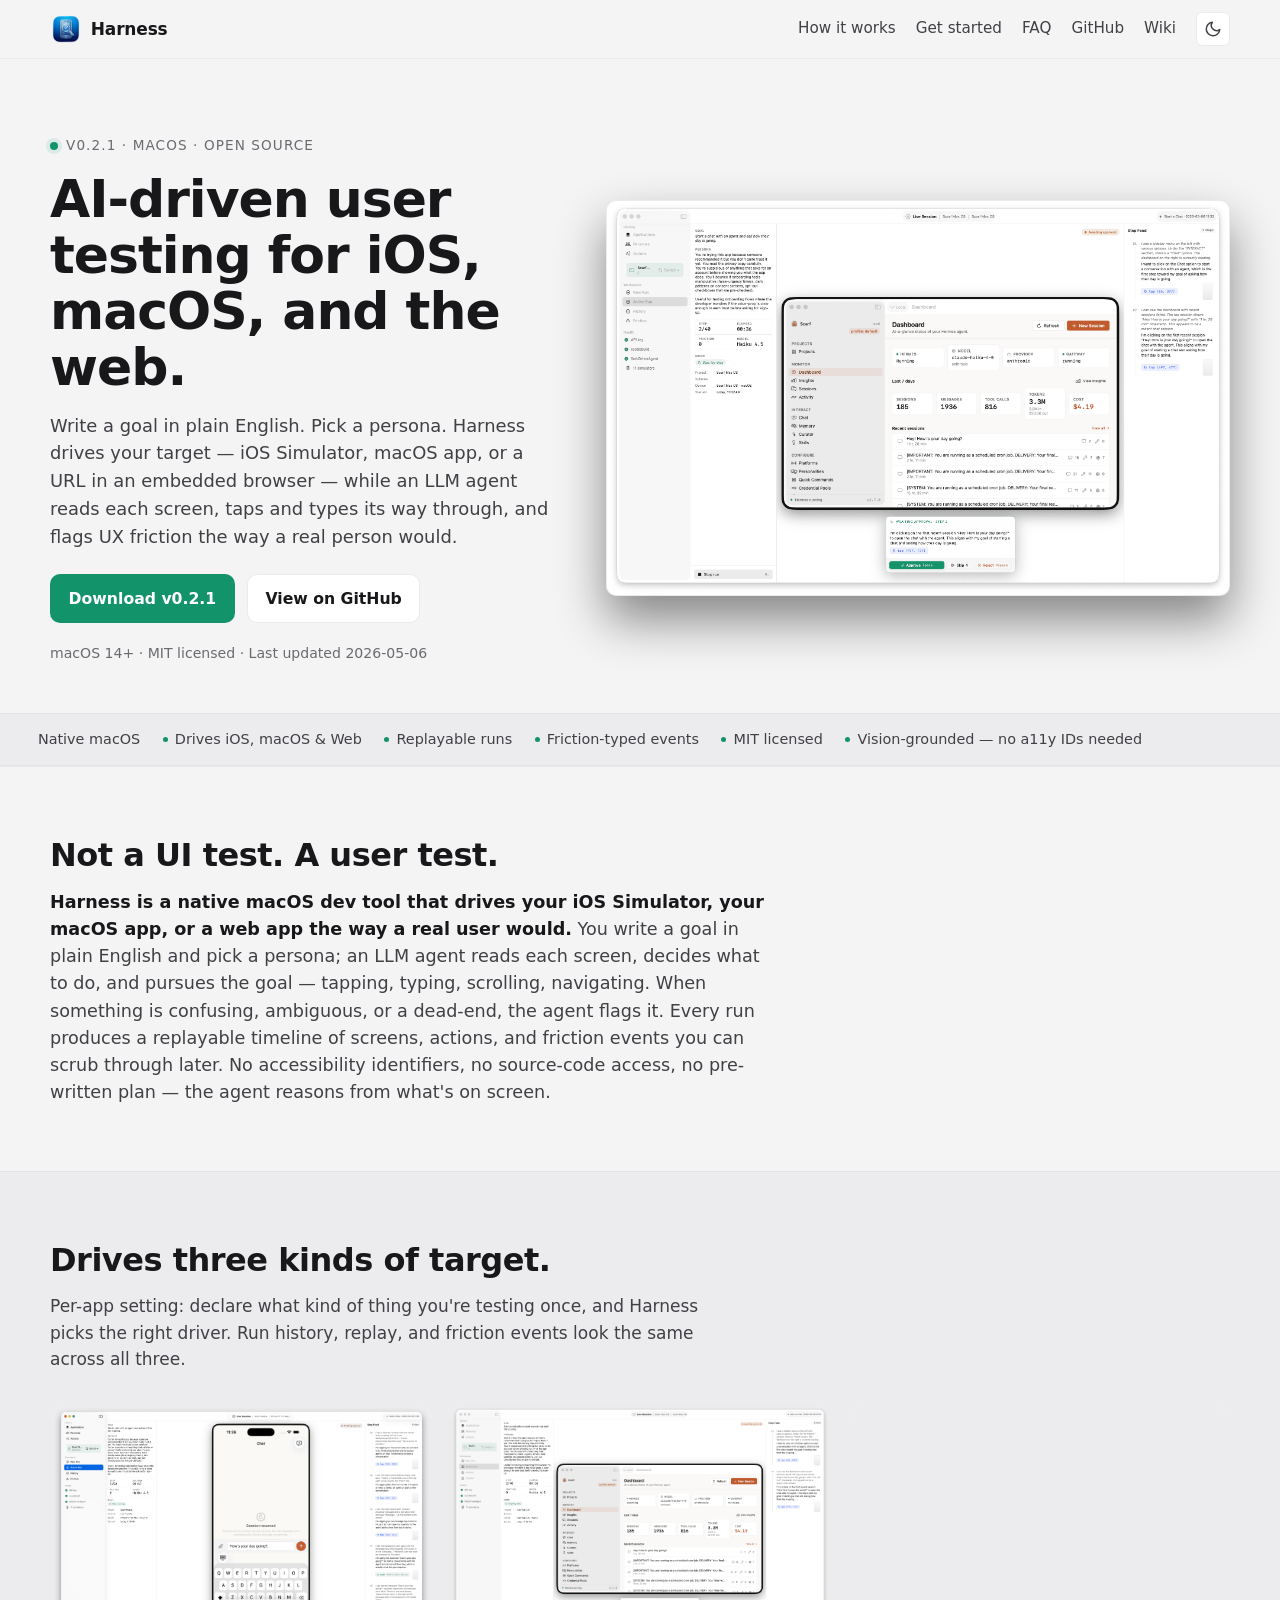
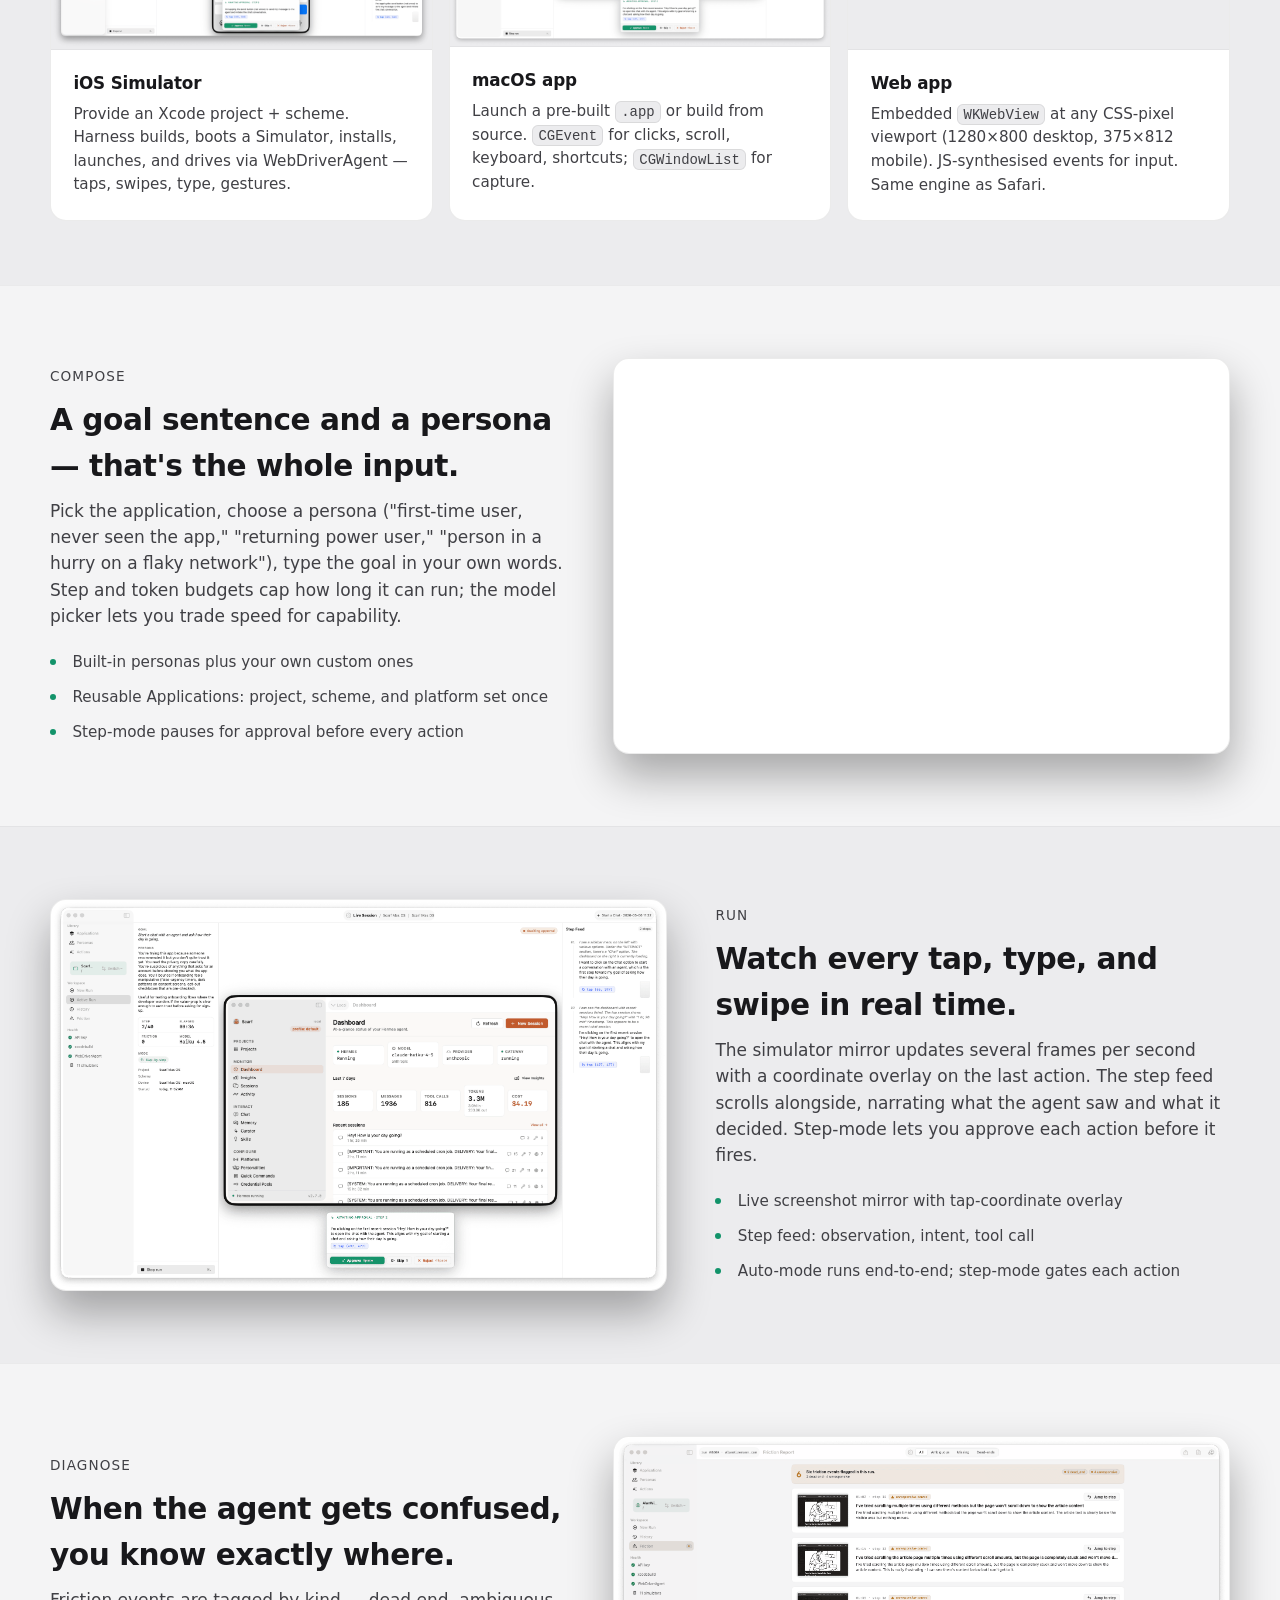
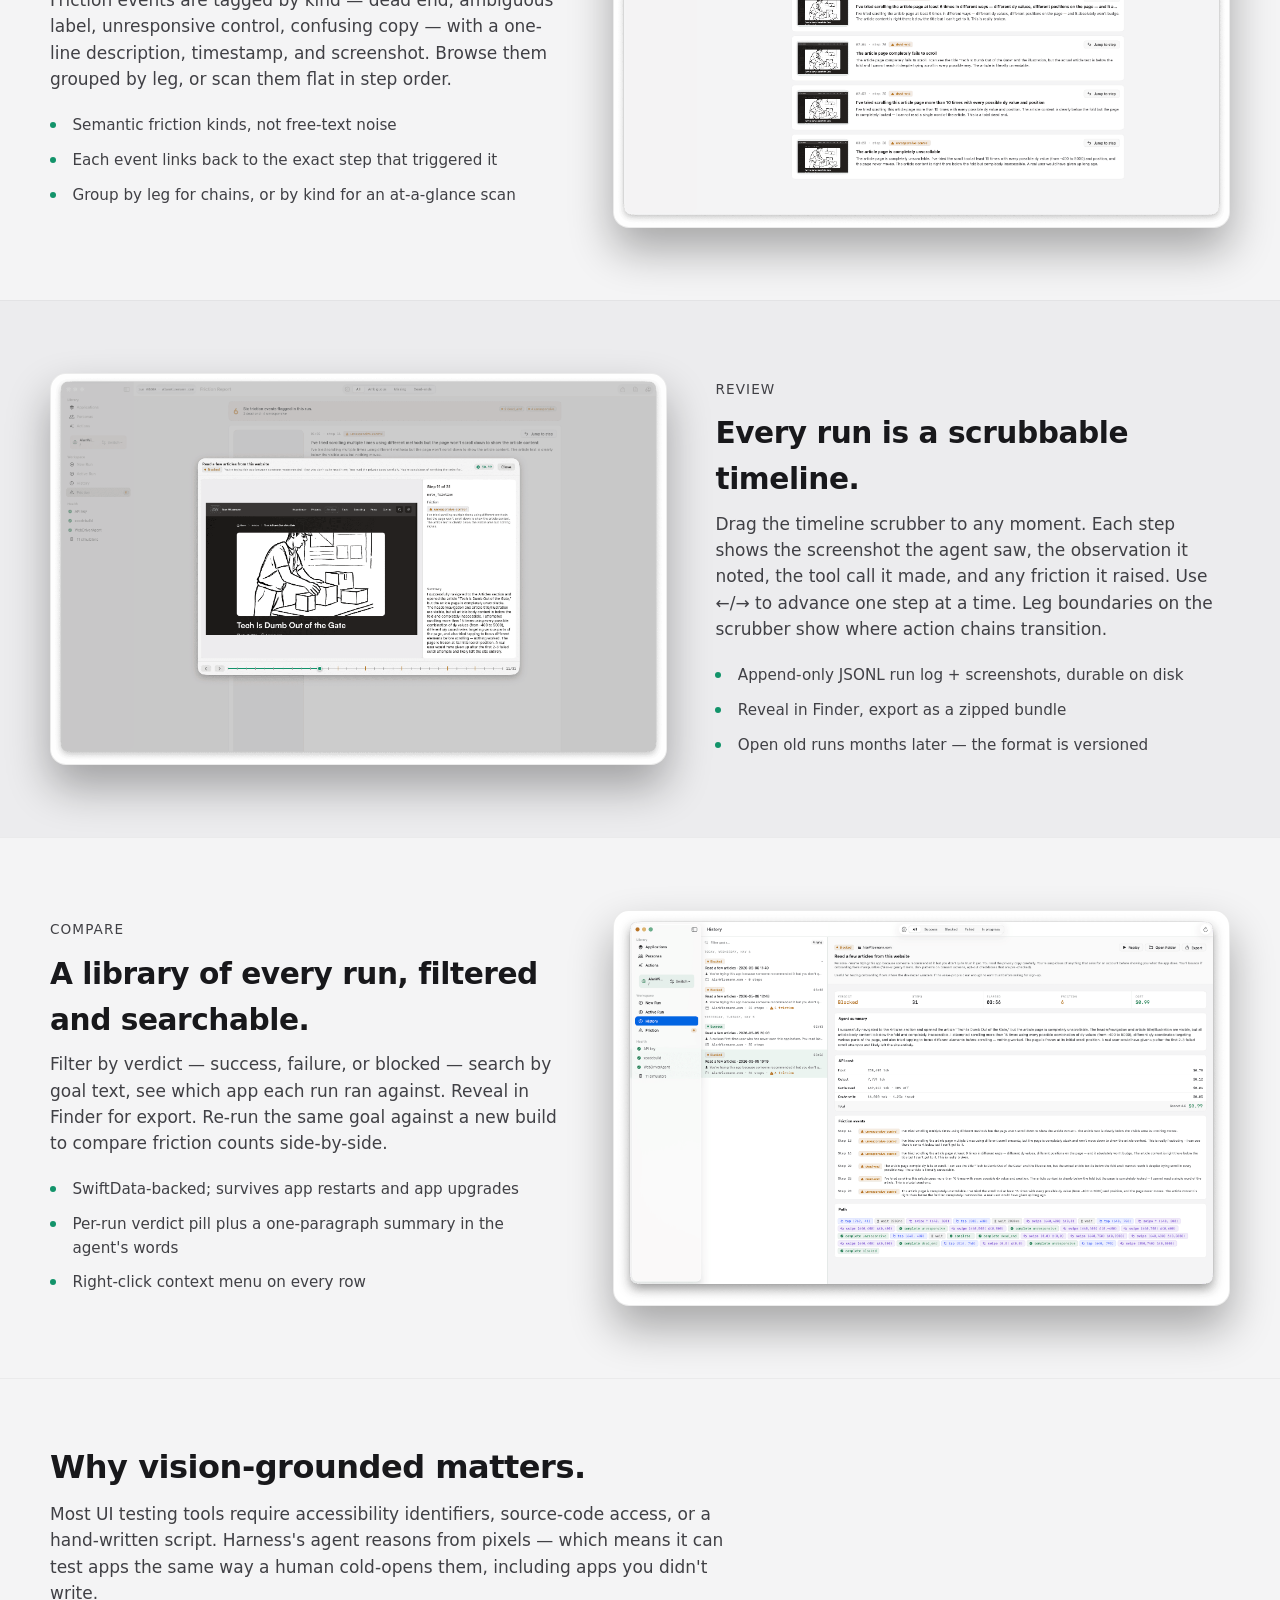
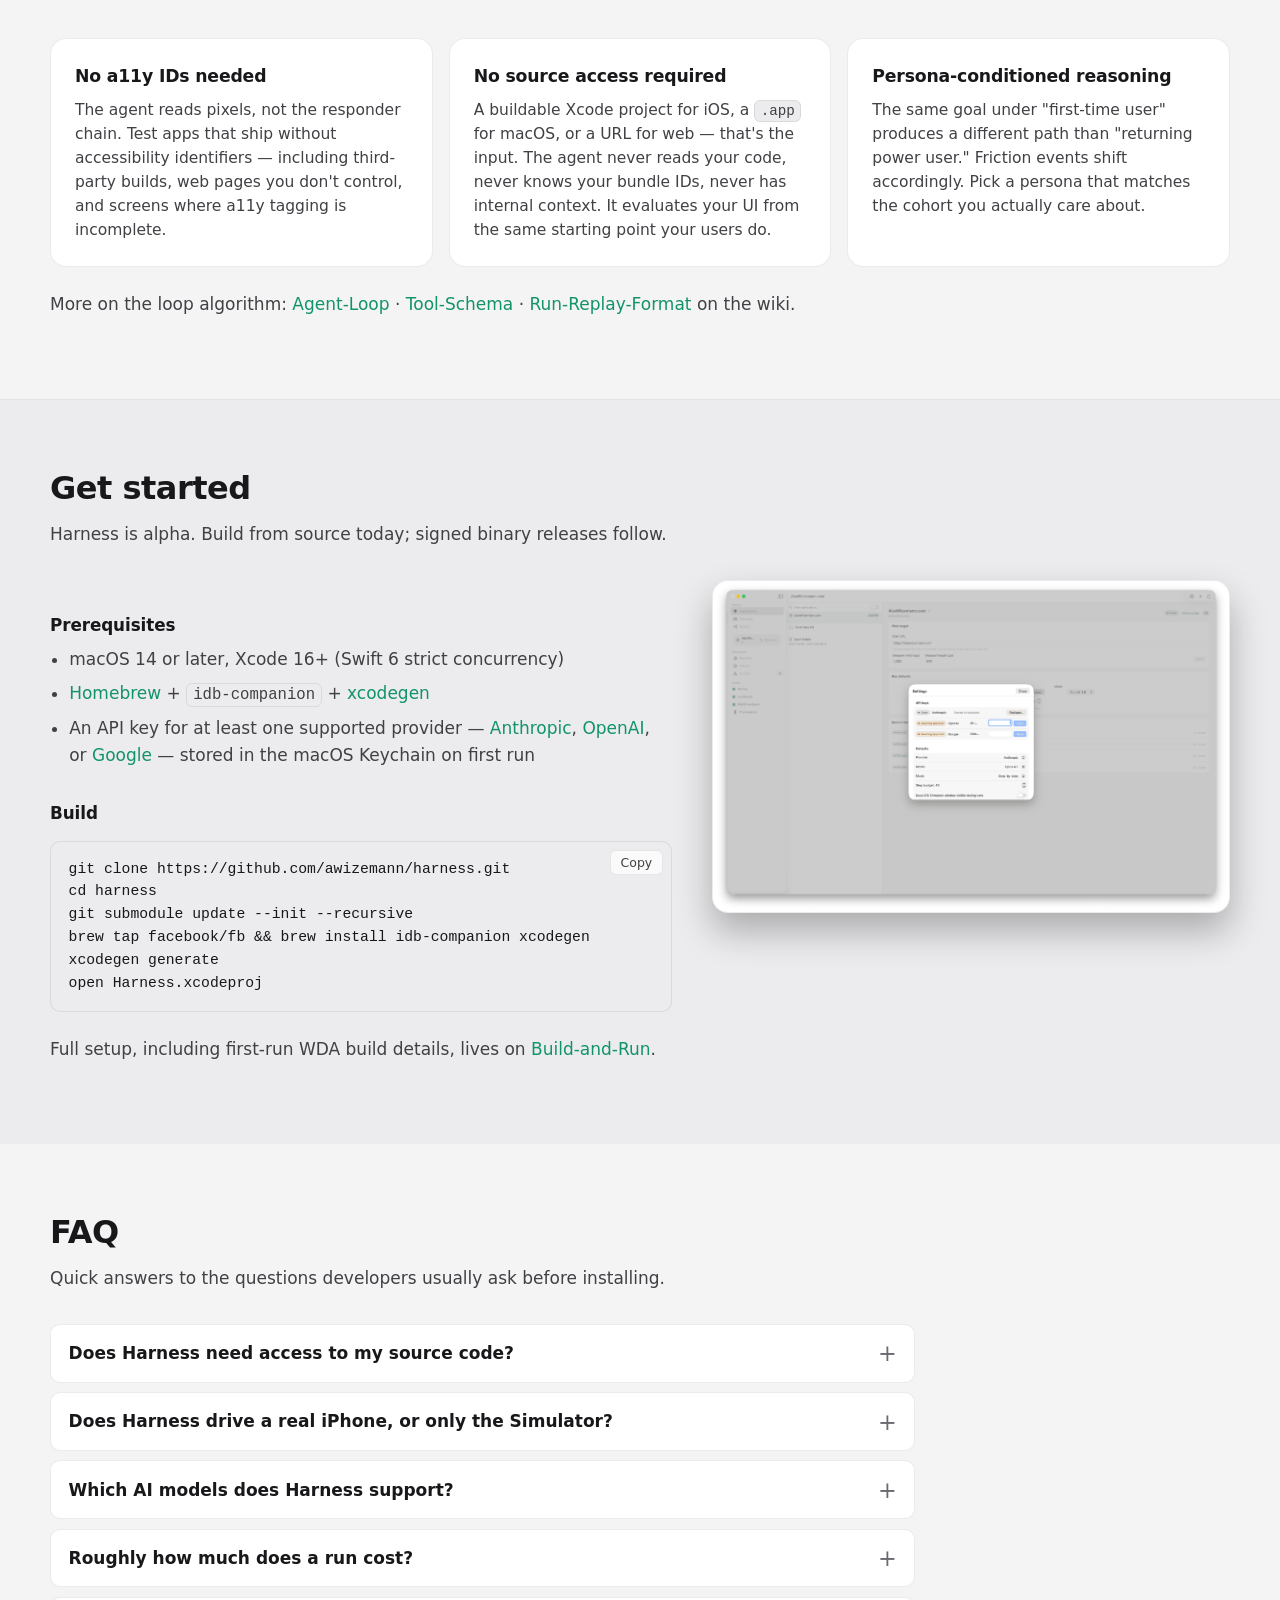
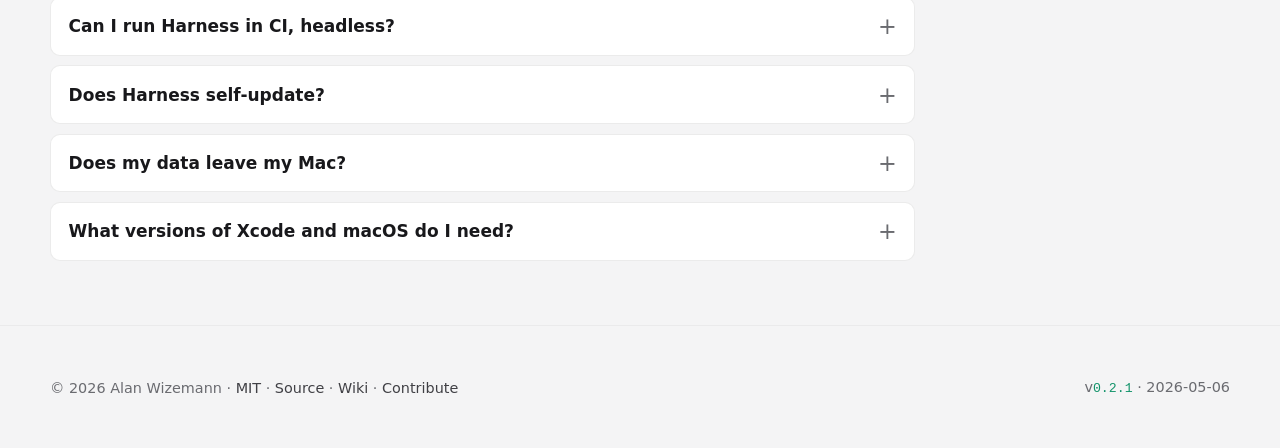
==== commit 9f10f7a9: "site: rebuild landing page at 2026-05-06T17:13:12Z" ====
--- a/index.html
+++ b/index.html
@@ -127,11 +127,11 @@
   <section class="hero">
     <div class="wrap hero-grid">
       <div class="hero-copy">
-        <p class="eyebrow"><span class="dot" aria-hidden="true"></span> v0.2.0 · macOS · open source</p>
+        <p class="eyebrow"><span class="dot" aria-hidden="true"></span> v0.2.1 · macOS · open source</p>
         <h1>AI-driven user testing for iOS, macOS, and the web.</h1>
         <p class="lede">Write a goal in plain English. Pick a persona. Harness drives your target — iOS Simulator, macOS app, or a URL in an embedded browser — while an LLM agent reads each screen, taps and types its way through, and flags UX friction the way a real person would.</p>
         <div class="cta-row">
-          <a class="btn btn-primary" href="https://github.com/awizemann/harness/releases/latest">Download v0.2.0</a>
+          <a class="btn btn-primary" href="https://github.com/awizemann/harness/releases/latest">Download v0.2.1</a>
           <a class="btn btn-ghost" href="https://github.com/awizemann/harness">View on GitHub</a>
         </div>
         <p class="meta">macOS 14+ · MIT licensed · Last updated 2026-05-06</p>
@@ -468,7 +468,7 @@
 <footer class="footer">
   <div class="wrap footer-row">
     <p>© 2026 Alan Wizemann · <a href="https://github.com/awizemann/harness/blob/main/LICENSE">MIT</a> · <a href="https://github.com/awizemann/harness">Source</a> · <a href="https://github.com/awizemann/harness/wiki">Wiki</a> · <a href="https://github.com/awizemann/harness/blob/main/CONTRIBUTING.md">Contribute</a></p>
-    <p class="footer-meta">v<code>0.2.0</code> · 2026-05-06</p>
+    <p class="footer-meta">v<code>0.2.1</code> · 2026-05-06</p>
   </div>
 </footer>
 
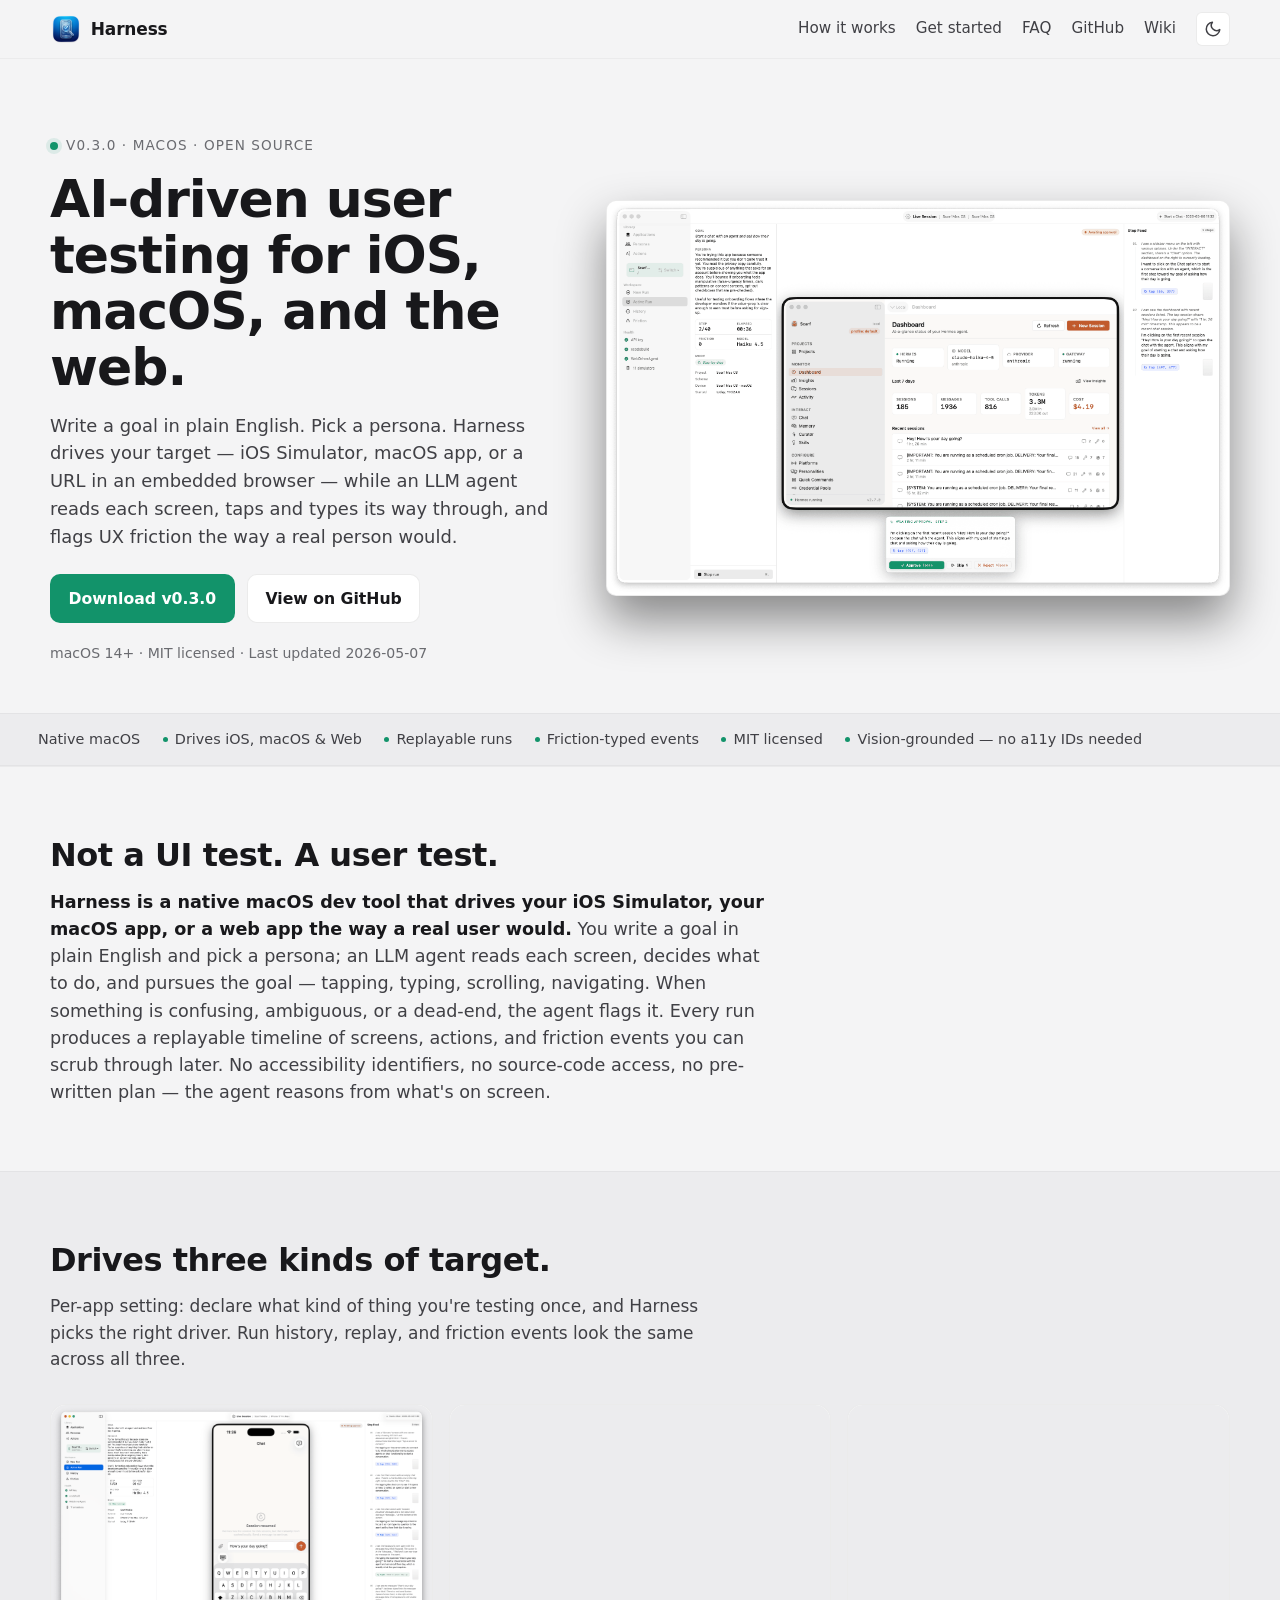
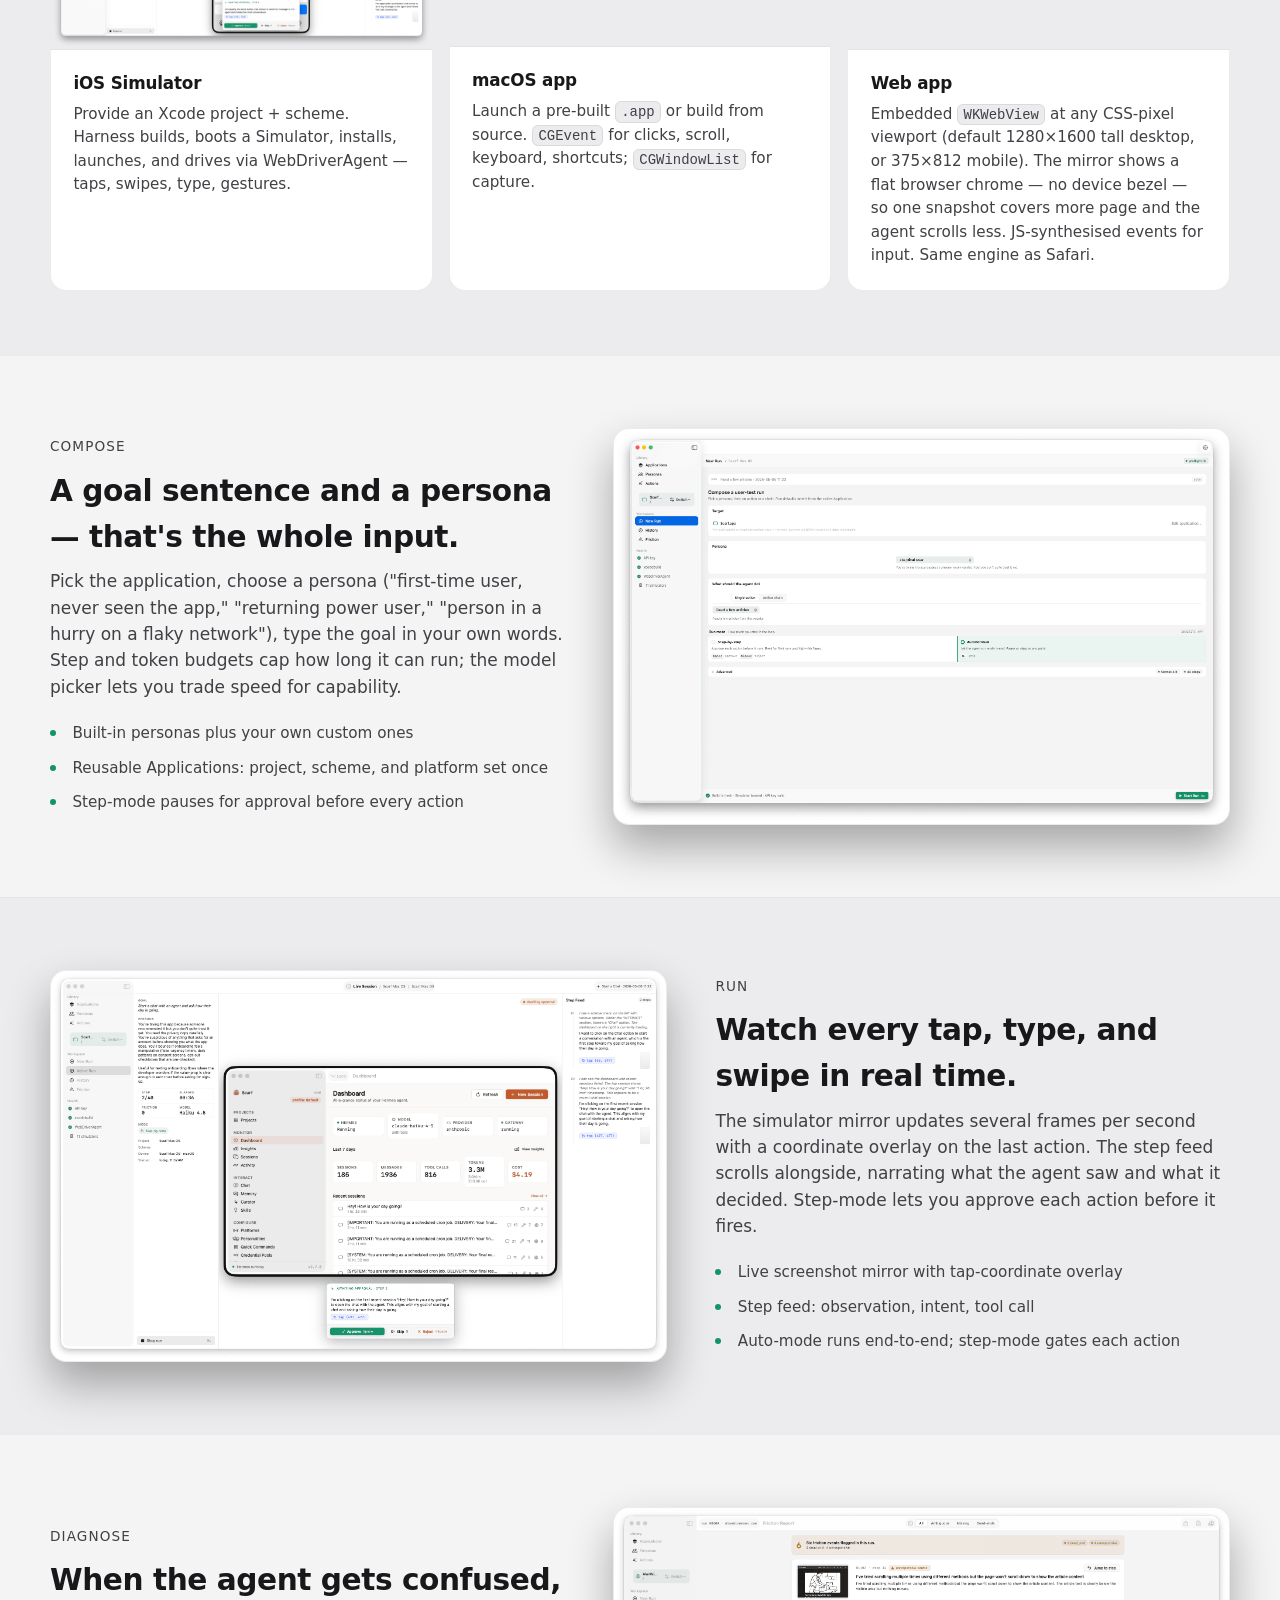
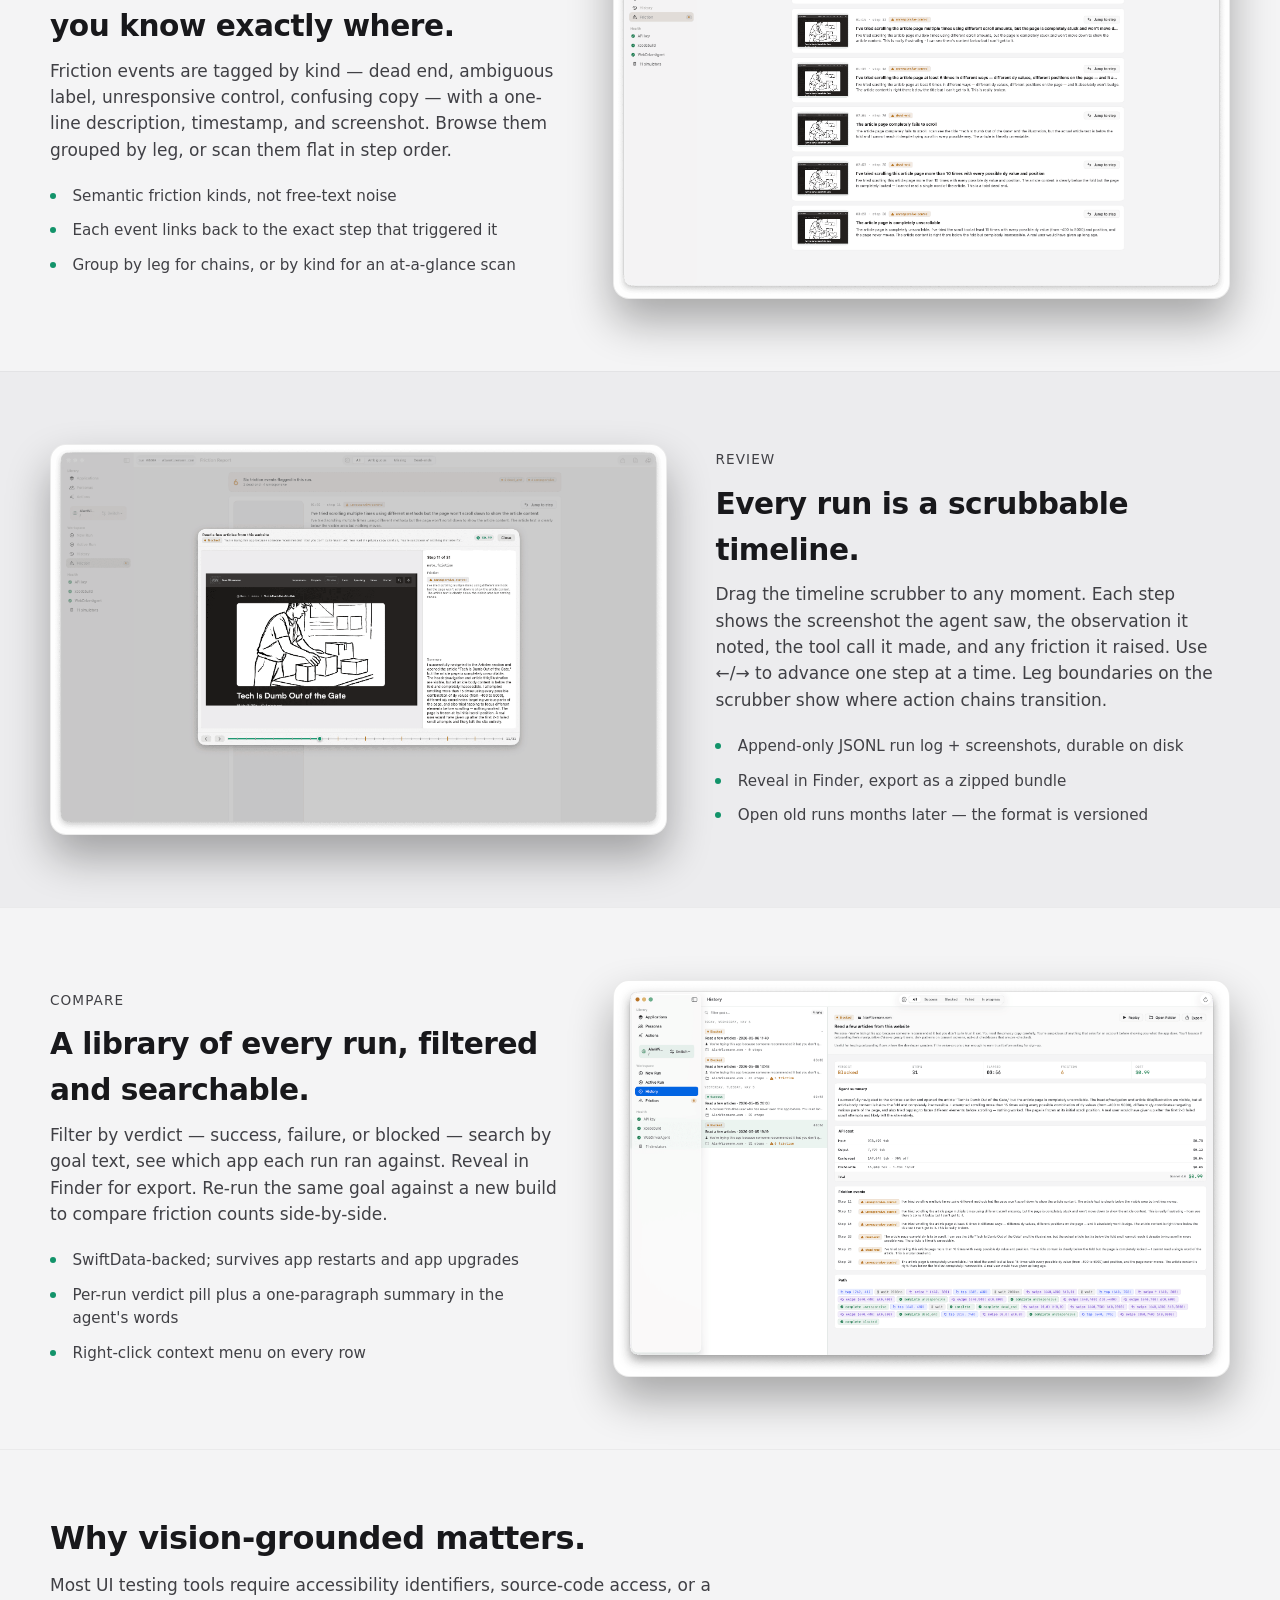
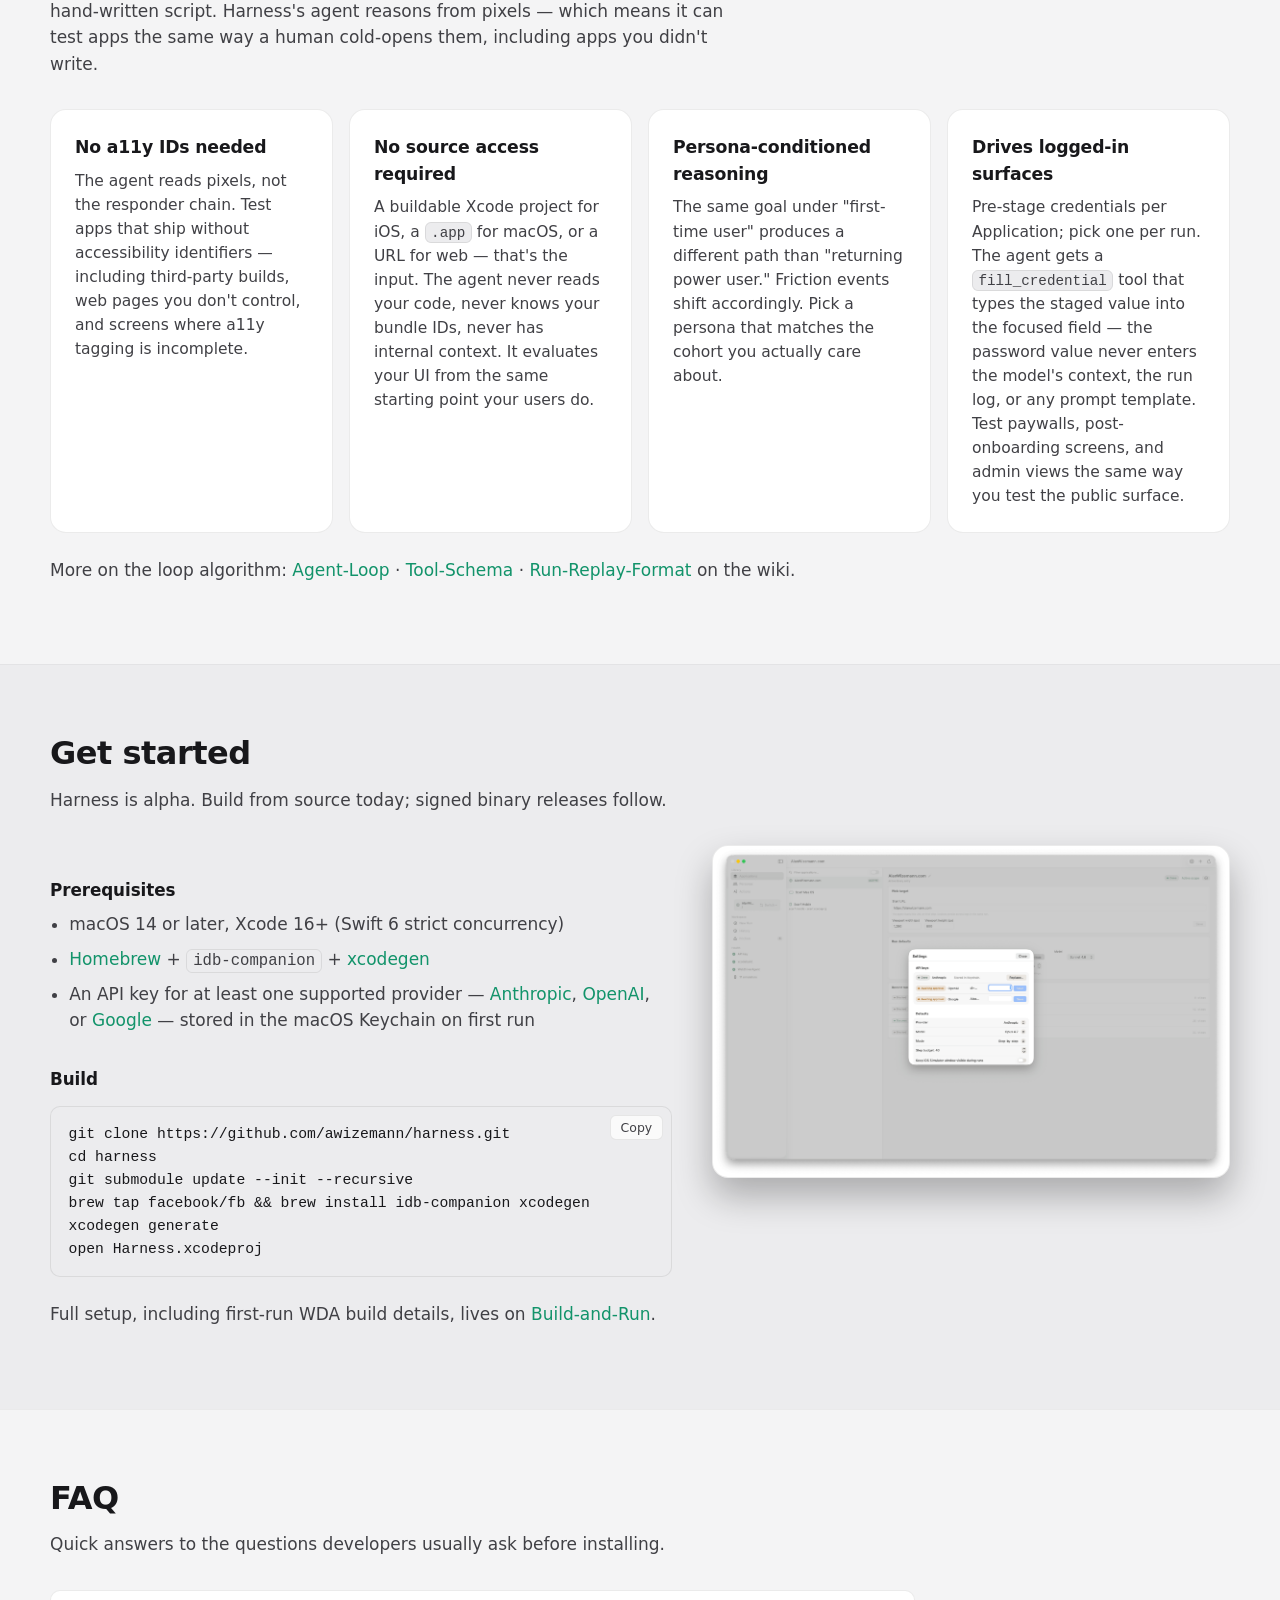
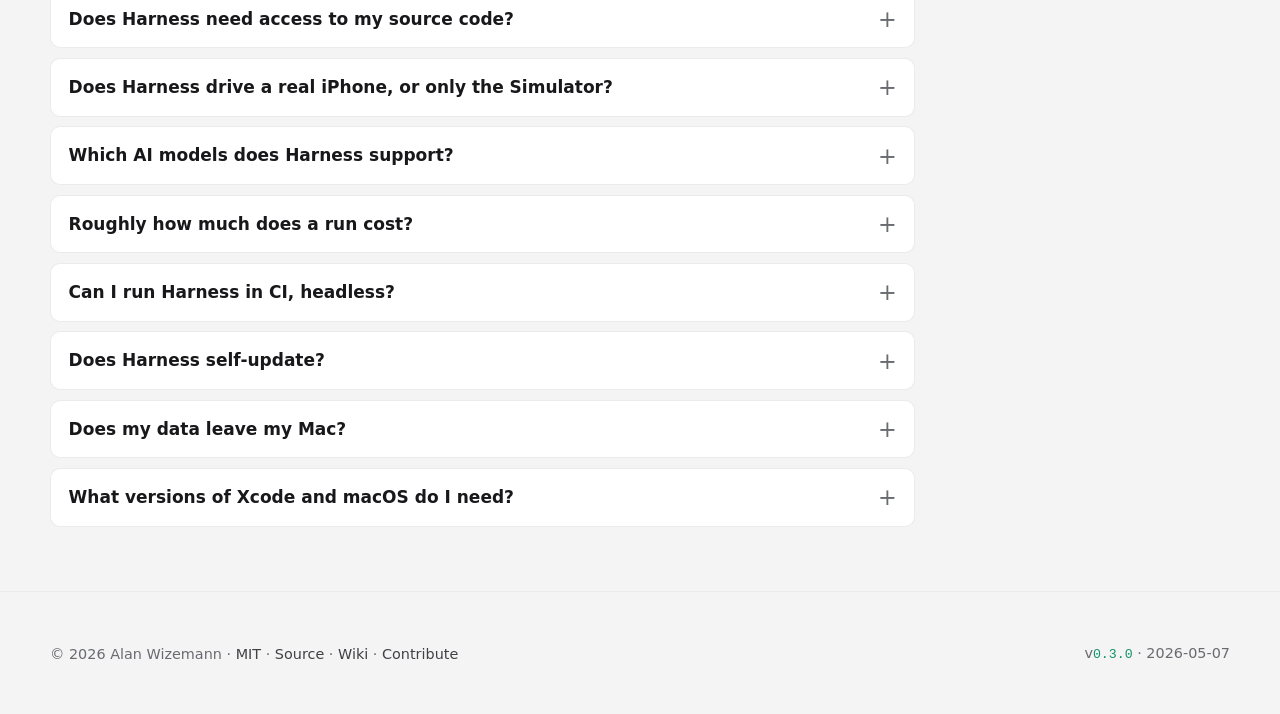
==== commit ecd7d97e: "site: rebuild landing page at 2026-05-07T15:34:53Z" ====
--- a/index.html
+++ b/index.html
@@ -127,14 +127,14 @@
   <section class="hero">
     <div class="wrap hero-grid">
       <div class="hero-copy">
-        <p class="eyebrow"><span class="dot" aria-hidden="true"></span> v0.2.1 · macOS · open source</p>
+        <p class="eyebrow"><span class="dot" aria-hidden="true"></span> v0.3.0 · macOS · open source</p>
         <h1>AI-driven user testing for iOS, macOS, and the web.</h1>
         <p class="lede">Write a goal in plain English. Pick a persona. Harness drives your target — iOS Simulator, macOS app, or a URL in an embedded browser — while an LLM agent reads each screen, taps and types its way through, and flags UX friction the way a real person would.</p>
         <div class="cta-row">
-          <a class="btn btn-primary" href="https://github.com/awizemann/harness/releases/latest">Download v0.2.1</a>
+          <a class="btn btn-primary" href="https://github.com/awizemann/harness/releases/latest">Download v0.3.0</a>
           <a class="btn btn-ghost" href="https://github.com/awizemann/harness">View on GitHub</a>
         </div>
-        <p class="meta">macOS 14+ · MIT licensed · Last updated 2026-05-06</p>
+        <p class="meta">macOS 14+ · MIT licensed · Last updated 2026-05-07</p>
       </div>
       <div class="hero-art">
         <picture class="pic">
@@ -209,7 +209,7 @@
           </picture>
           <div class="platform-body">
             <h3>Web app</h3>
-            <p>Embedded <code>WKWebView</code> at any CSS-pixel viewport (1280×800 desktop, 375×812 mobile). JS-synthesised events for input. Same engine as Safari.</p>
+            <p>Embedded <code>WKWebView</code> at any CSS-pixel viewport (default 1280×1600 tall desktop, or 375×812 mobile). The mirror shows a flat browser chrome — no device bezel — so one snapshot covers more page and the agent scrolls less. JS-synthesised events for input. Same engine as Safari.</p>
           </div>
         </article>
       </div>
@@ -359,6 +359,10 @@
           <h3>Persona-conditioned reasoning</h3>
           <p>The same goal under "first-time user" produces a different path than "returning power user." Friction events shift accordingly. Pick a persona that matches the cohort you actually care about.</p>
         </article>
+        <article class="card">
+          <h3>Drives logged-in surfaces</h3>
+          <p>Pre-stage credentials per Application; pick one per run. The agent gets a <code>fill_credential</code> tool that types the staged value into the focused field — the password value never enters the model's context, the run log, or any prompt template. Test paywalls, post-onboarding screens, and admin views the same way you test the public surface.</p>
+        </article>
       </div>
       <p class="cta-inline">More on the loop algorithm: <a href="https://github.com/awizemann/harness/wiki/Agent-Loop">Agent-Loop</a> · <a href="https://github.com/awizemann/harness/wiki/Tool-Schema">Tool-Schema</a> · <a href="https://github.com/awizemann/harness/wiki/Run-Replay-Format">Run-Replay-Format</a> on the wiki.</p>
     </div>
@@ -468,7 +472,7 @@
 <footer class="footer">
   <div class="wrap footer-row">
     <p>© 2026 Alan Wizemann · <a href="https://github.com/awizemann/harness/blob/main/LICENSE">MIT</a> · <a href="https://github.com/awizemann/harness">Source</a> · <a href="https://github.com/awizemann/harness/wiki">Wiki</a> · <a href="https://github.com/awizemann/harness/blob/main/CONTRIBUTING.md">Contribute</a></p>
-    <p class="footer-meta">v<code>0.2.1</code> · 2026-05-06</p>
+    <p class="footer-meta">v<code>0.3.0</code> · 2026-05-07</p>
   </div>
 </footer>
 
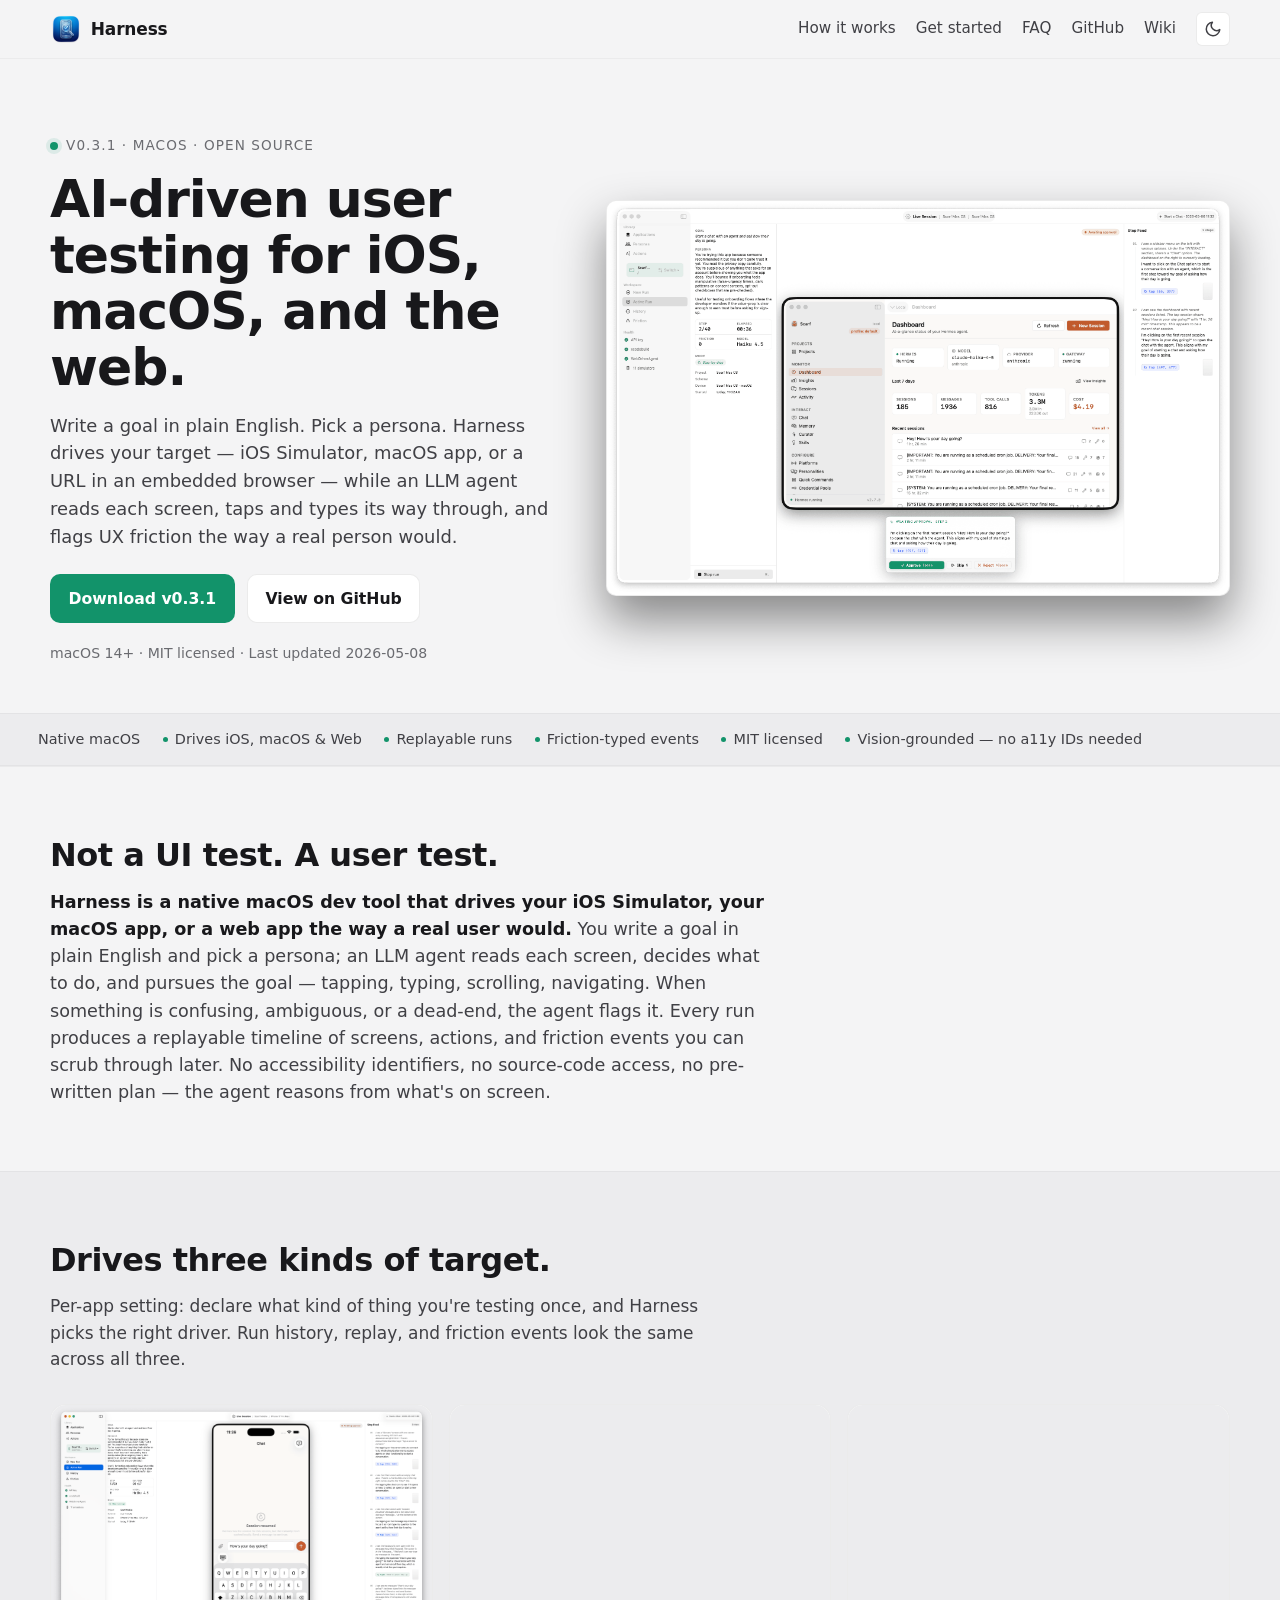
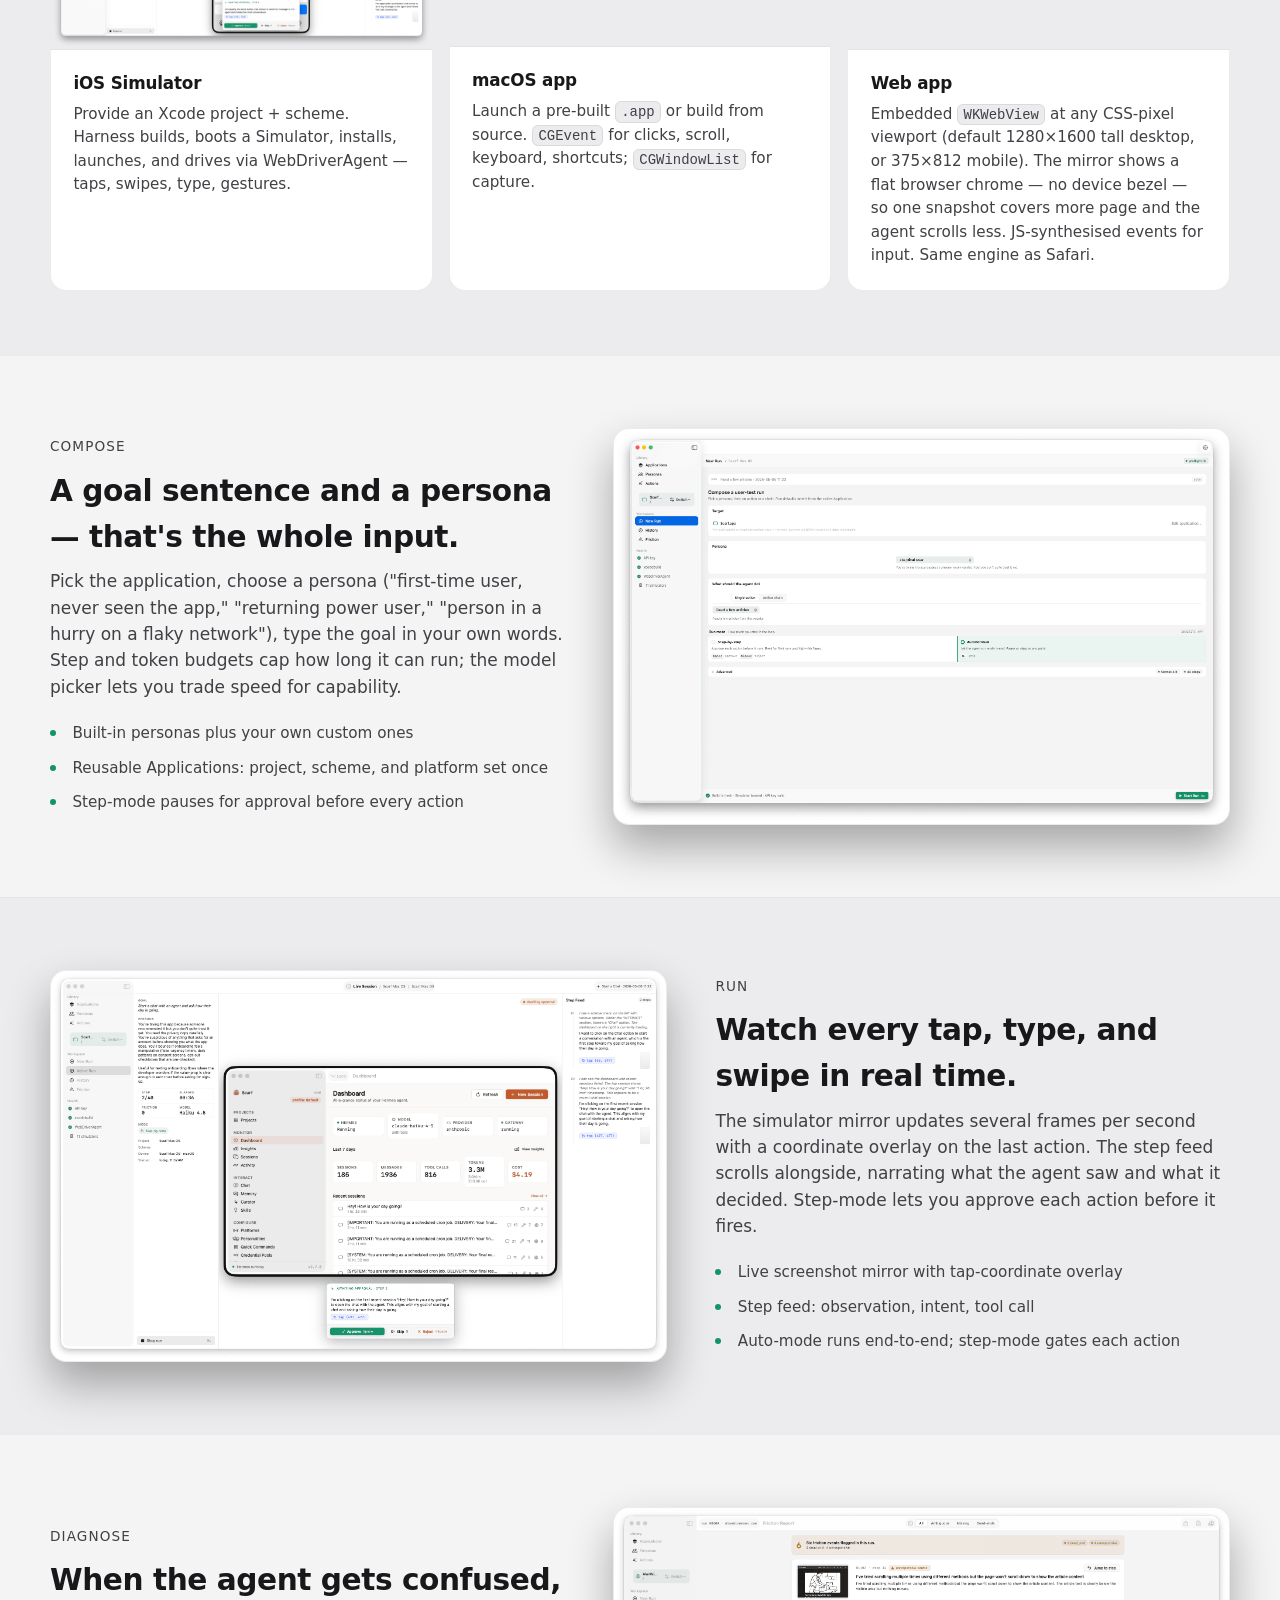
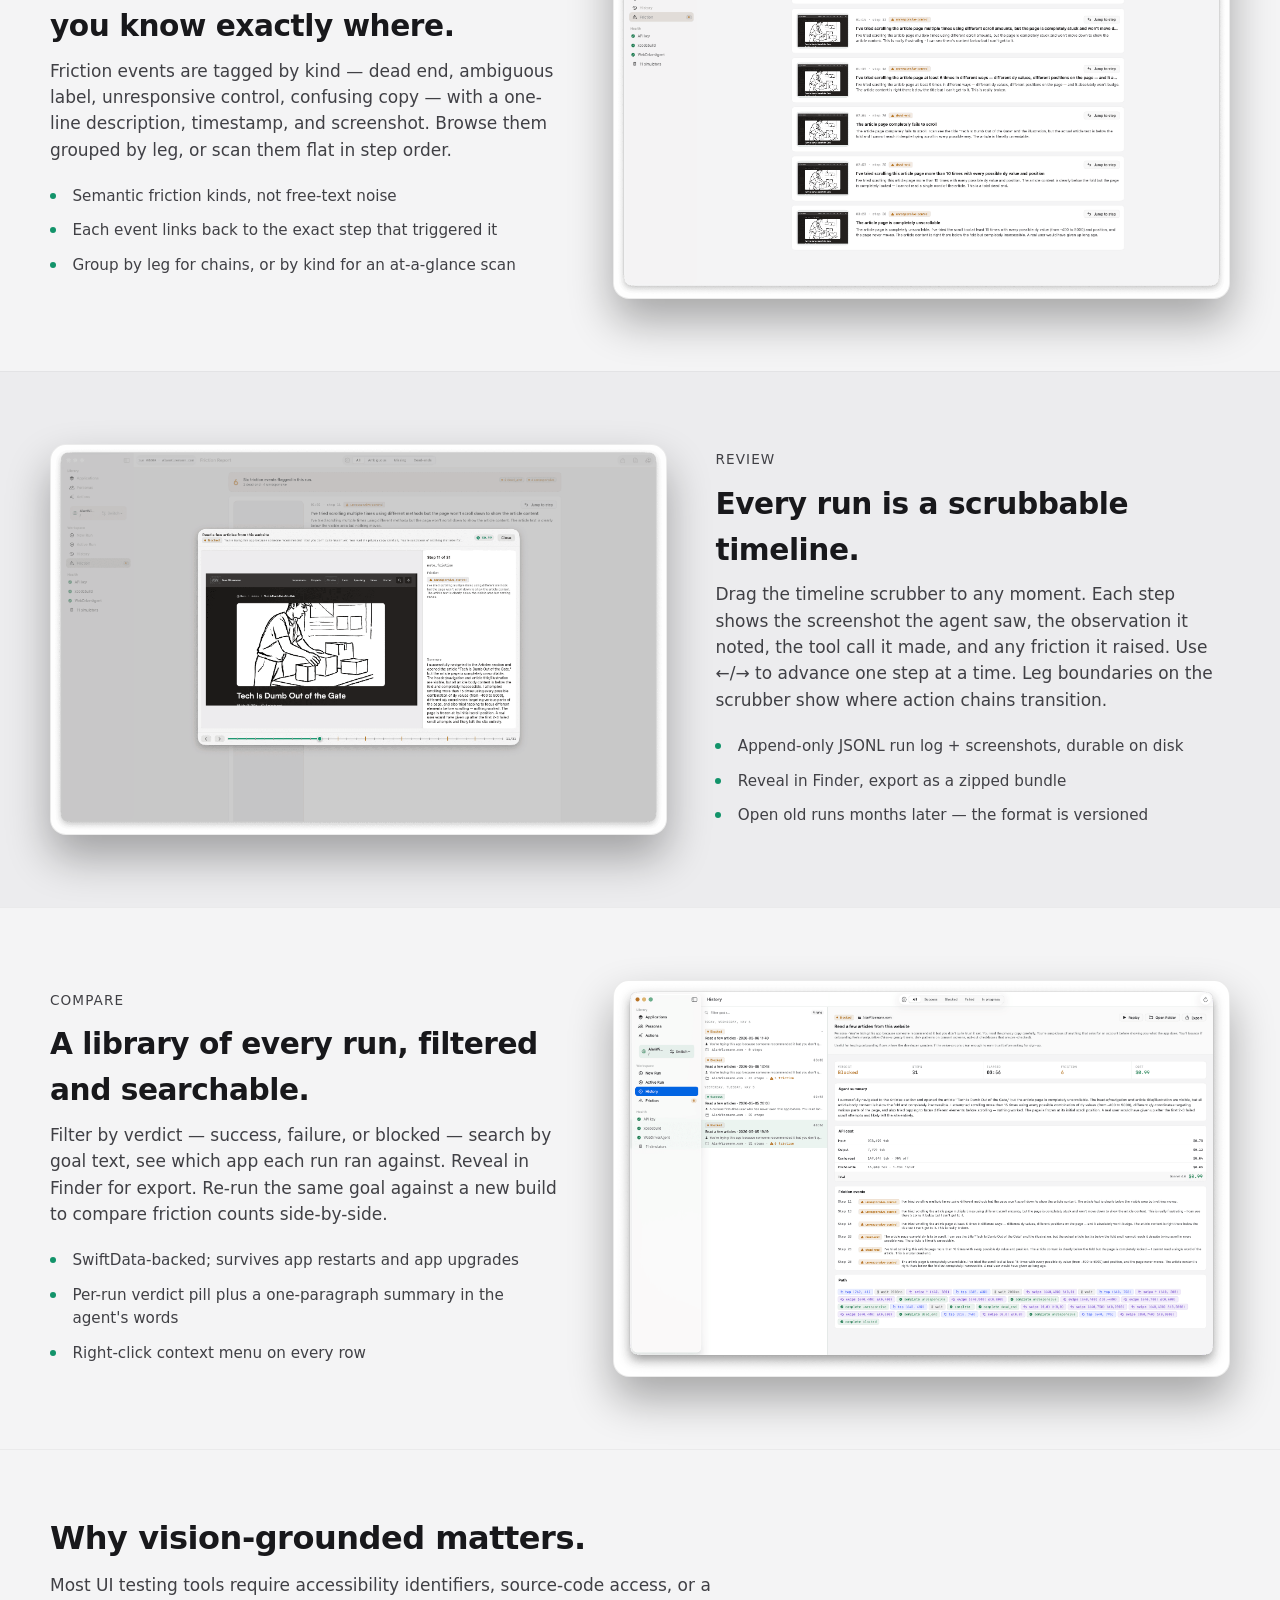
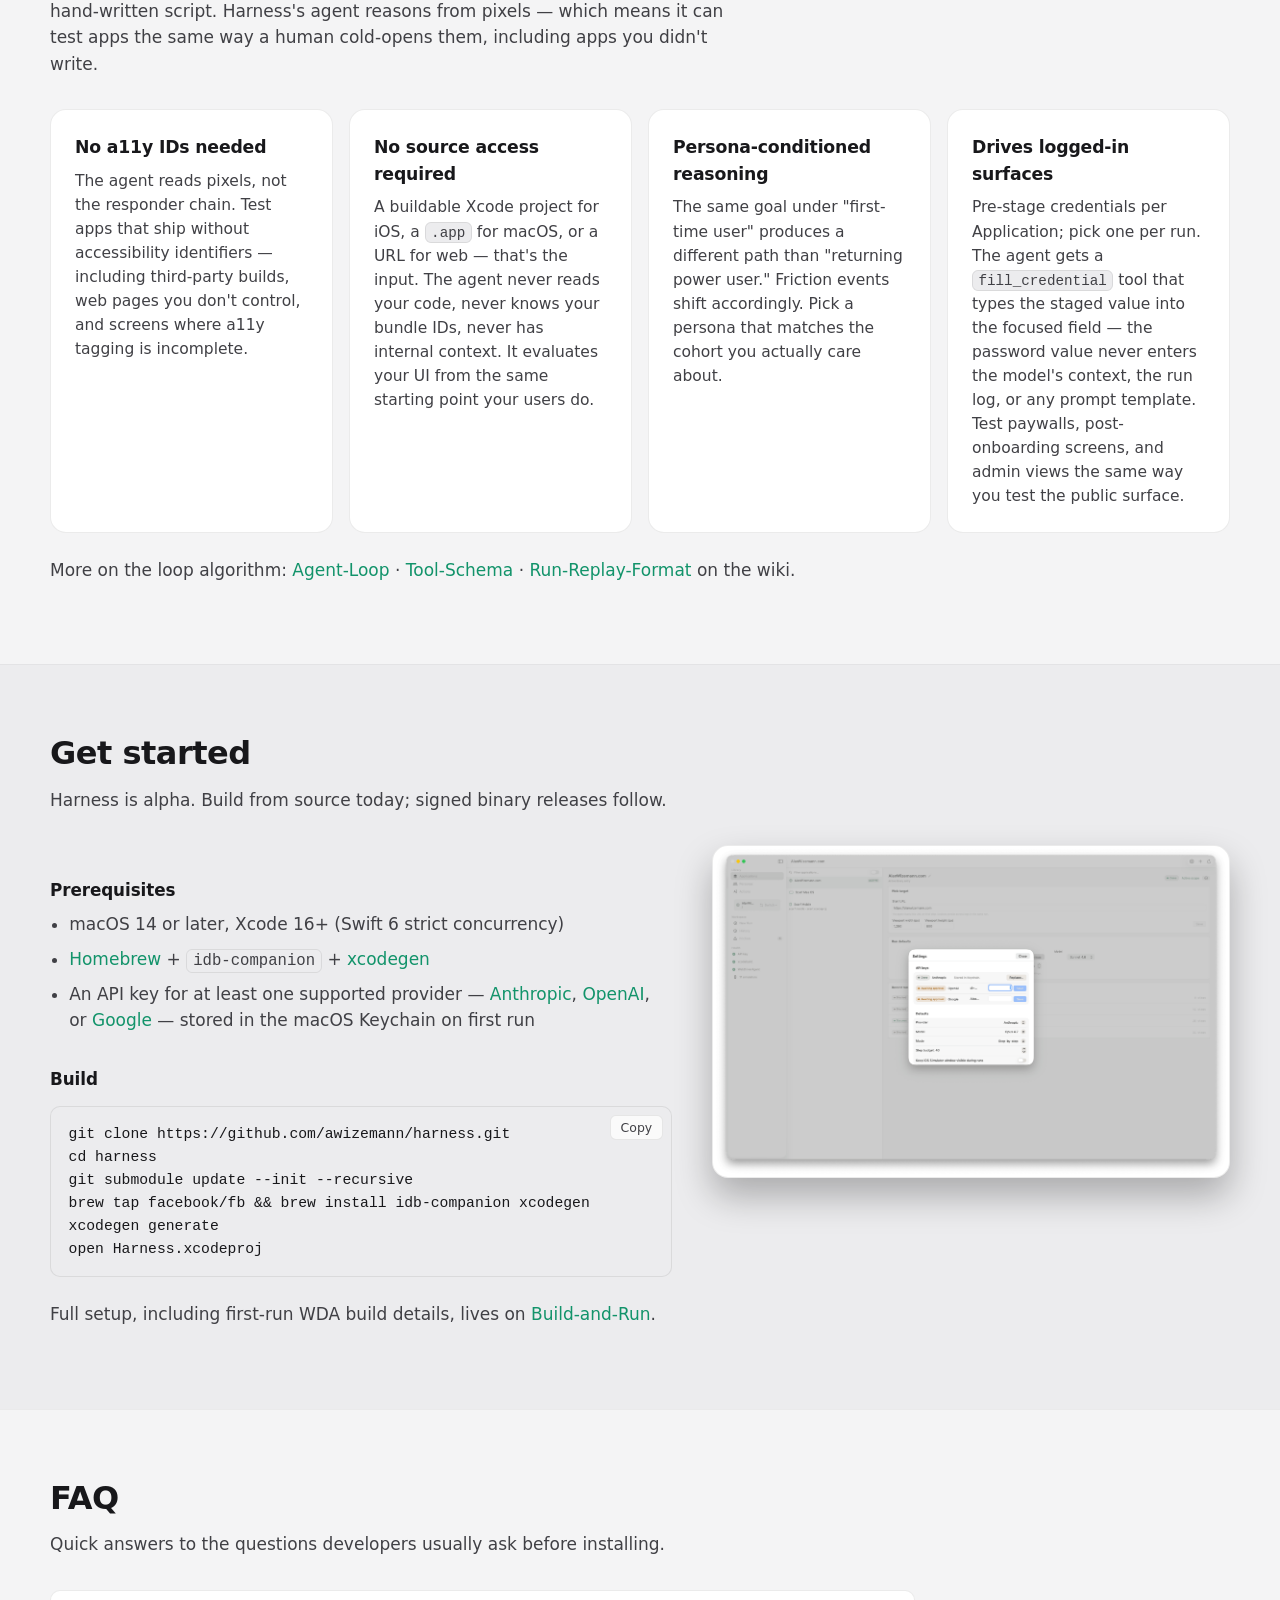
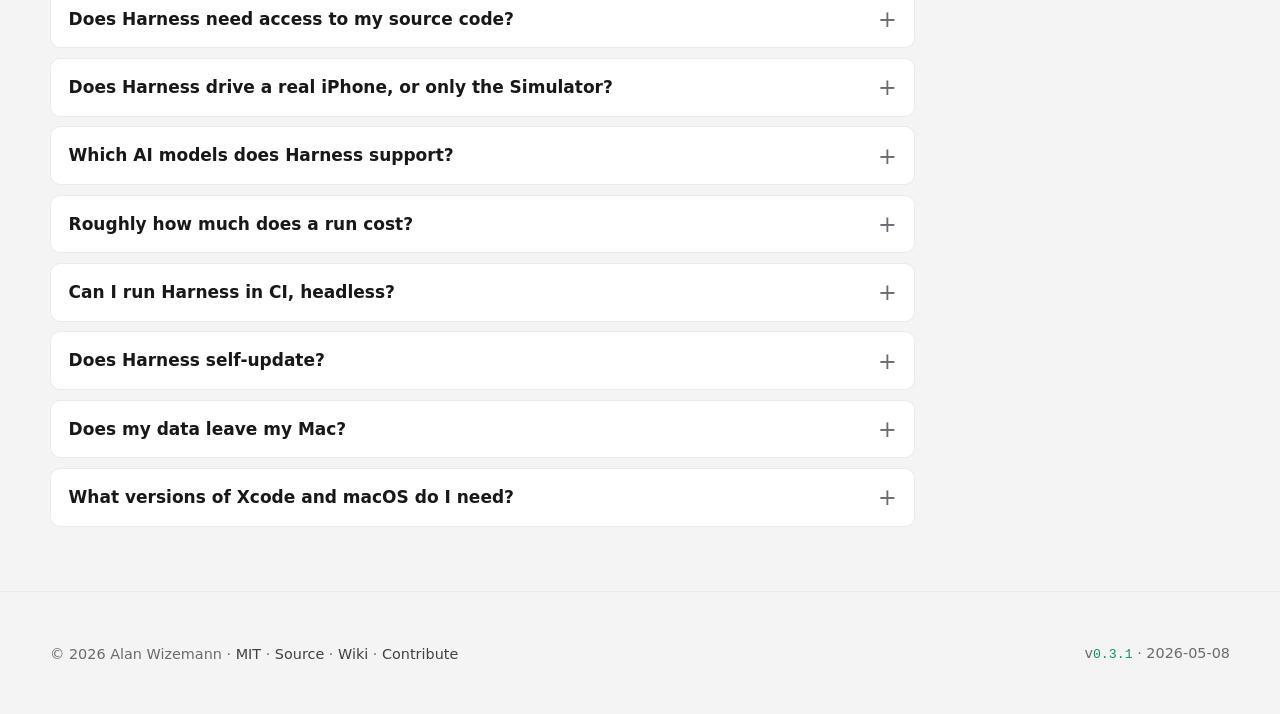
==== commit ad2cba60: "site: rebuild landing page at 2026-05-08T11:04:24Z" ====
--- a/index.html
+++ b/index.html
@@ -127,14 +127,14 @@
   <section class="hero">
     <div class="wrap hero-grid">
       <div class="hero-copy">
-        <p class="eyebrow"><span class="dot" aria-hidden="true"></span> v0.3.0 · macOS · open source</p>
+        <p class="eyebrow"><span class="dot" aria-hidden="true"></span> v0.3.1 · macOS · open source</p>
         <h1>AI-driven user testing for iOS, macOS, and the web.</h1>
         <p class="lede">Write a goal in plain English. Pick a persona. Harness drives your target — iOS Simulator, macOS app, or a URL in an embedded browser — while an LLM agent reads each screen, taps and types its way through, and flags UX friction the way a real person would.</p>
         <div class="cta-row">
-          <a class="btn btn-primary" href="https://github.com/awizemann/harness/releases/latest">Download v0.3.0</a>
+          <a class="btn btn-primary" href="https://github.com/awizemann/harness/releases/latest">Download v0.3.1</a>
           <a class="btn btn-ghost" href="https://github.com/awizemann/harness">View on GitHub</a>
         </div>
-        <p class="meta">macOS 14+ · MIT licensed · Last updated 2026-05-07</p>
+        <p class="meta">macOS 14+ · MIT licensed · Last updated 2026-05-08</p>
       </div>
       <div class="hero-art">
         <picture class="pic">
@@ -472,7 +472,7 @@
 <footer class="footer">
   <div class="wrap footer-row">
     <p>© 2026 Alan Wizemann · <a href="https://github.com/awizemann/harness/blob/main/LICENSE">MIT</a> · <a href="https://github.com/awizemann/harness">Source</a> · <a href="https://github.com/awizemann/harness/wiki">Wiki</a> · <a href="https://github.com/awizemann/harness/blob/main/CONTRIBUTING.md">Contribute</a></p>
-    <p class="footer-meta">v<code>0.3.0</code> · 2026-05-07</p>
+    <p class="footer-meta">v<code>0.3.1</code> · 2026-05-08</p>
   </div>
 </footer>
 
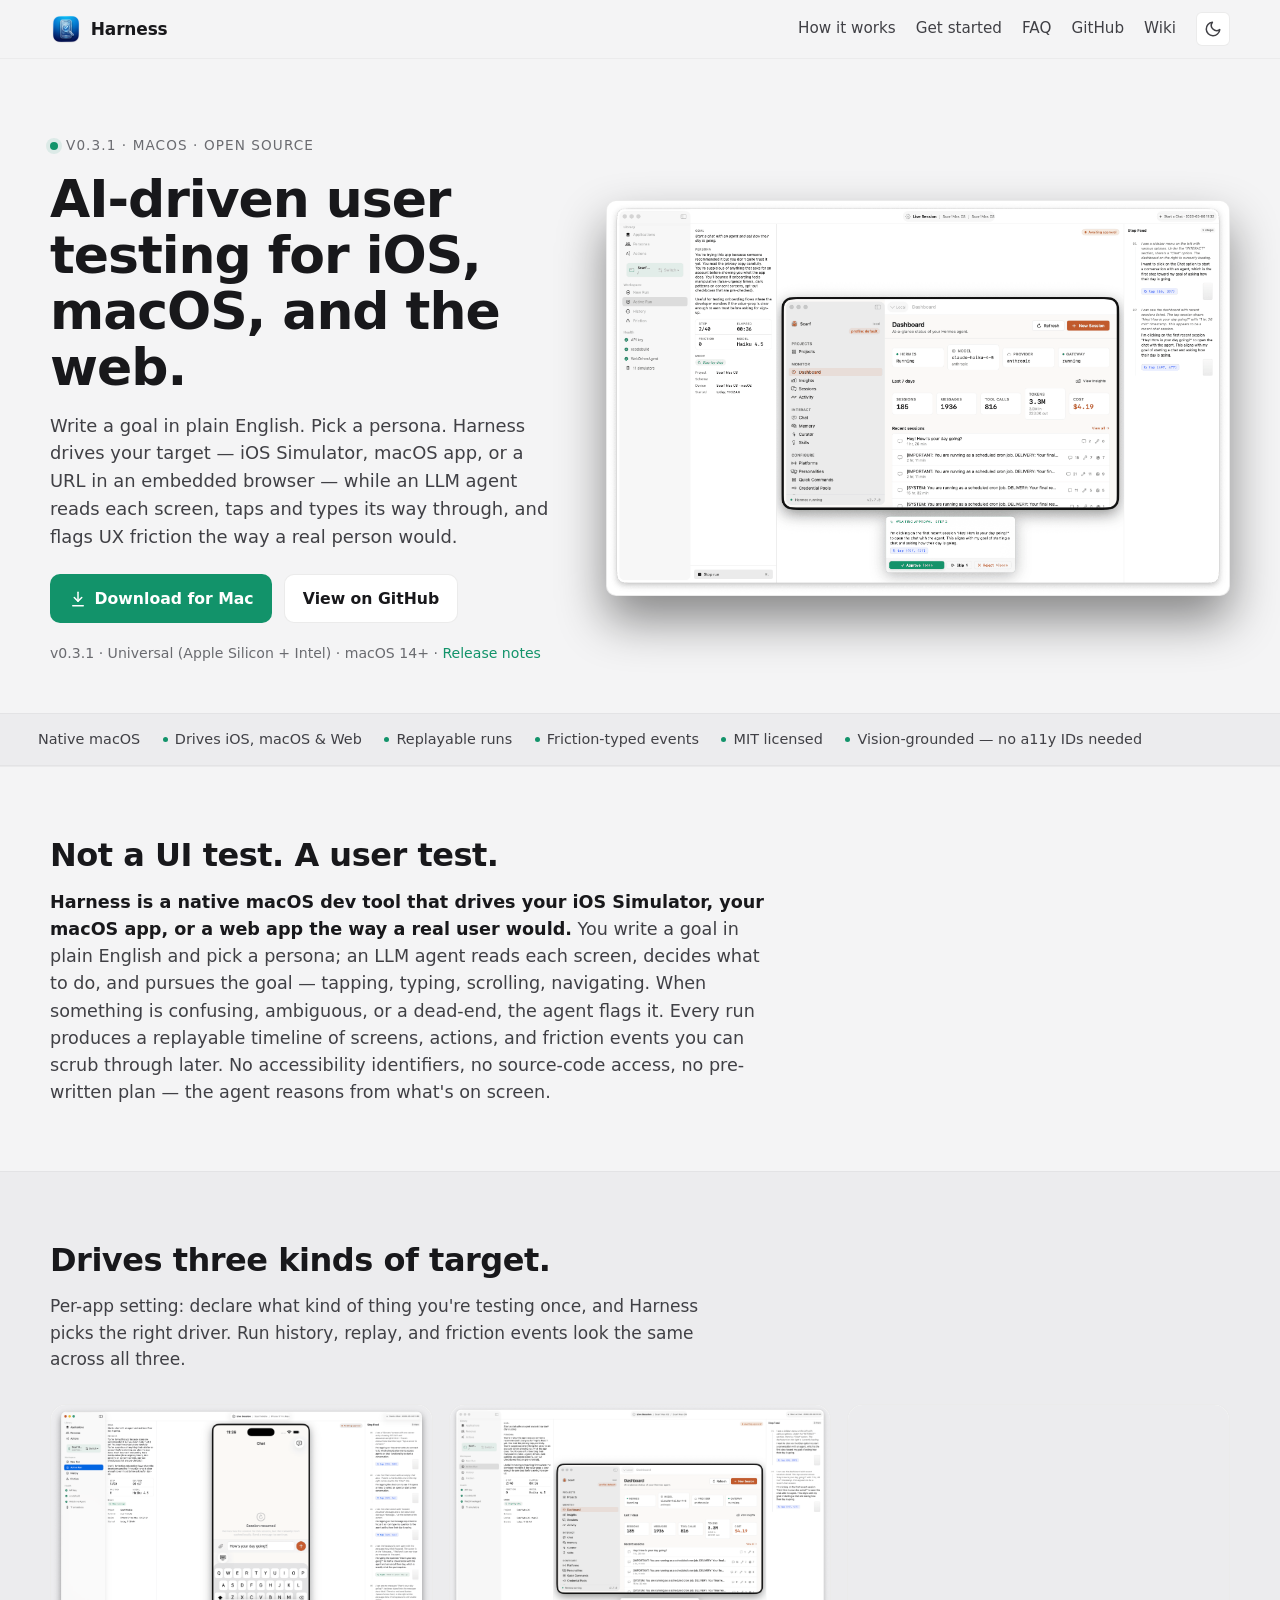
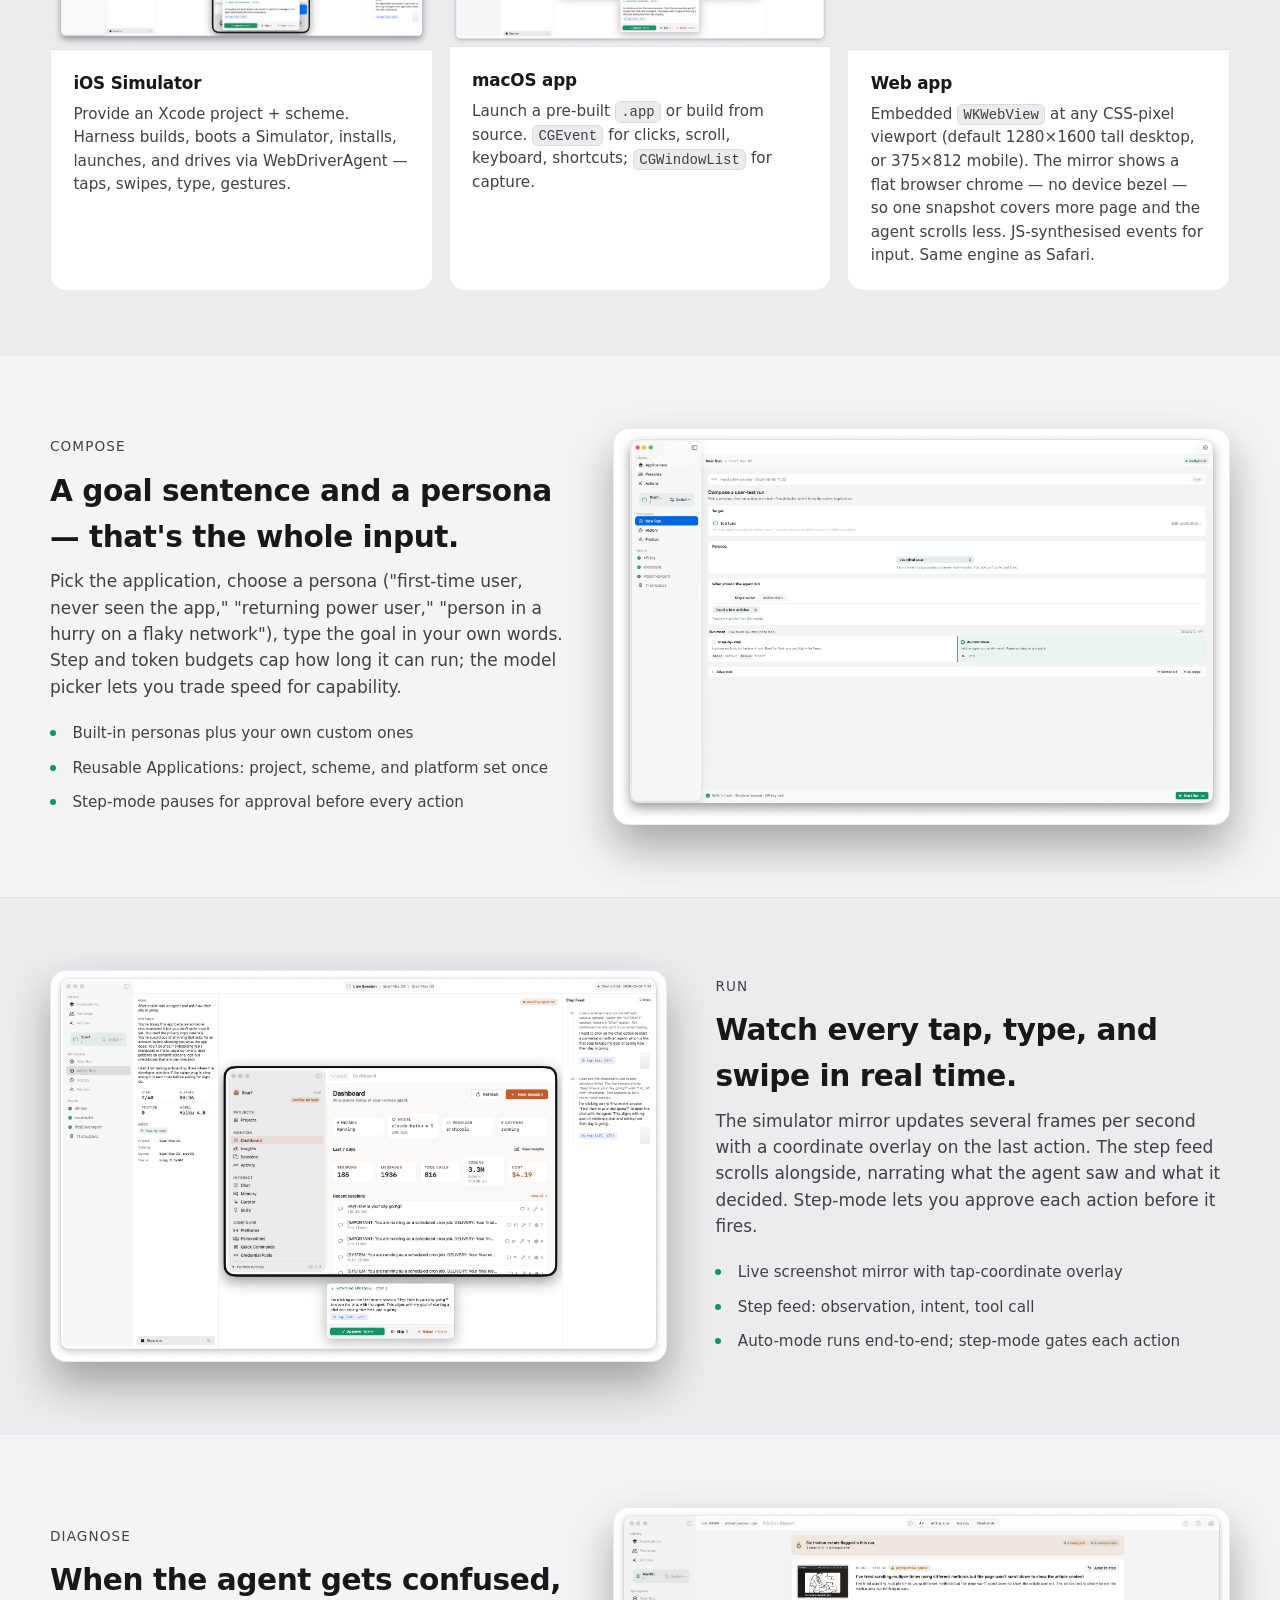
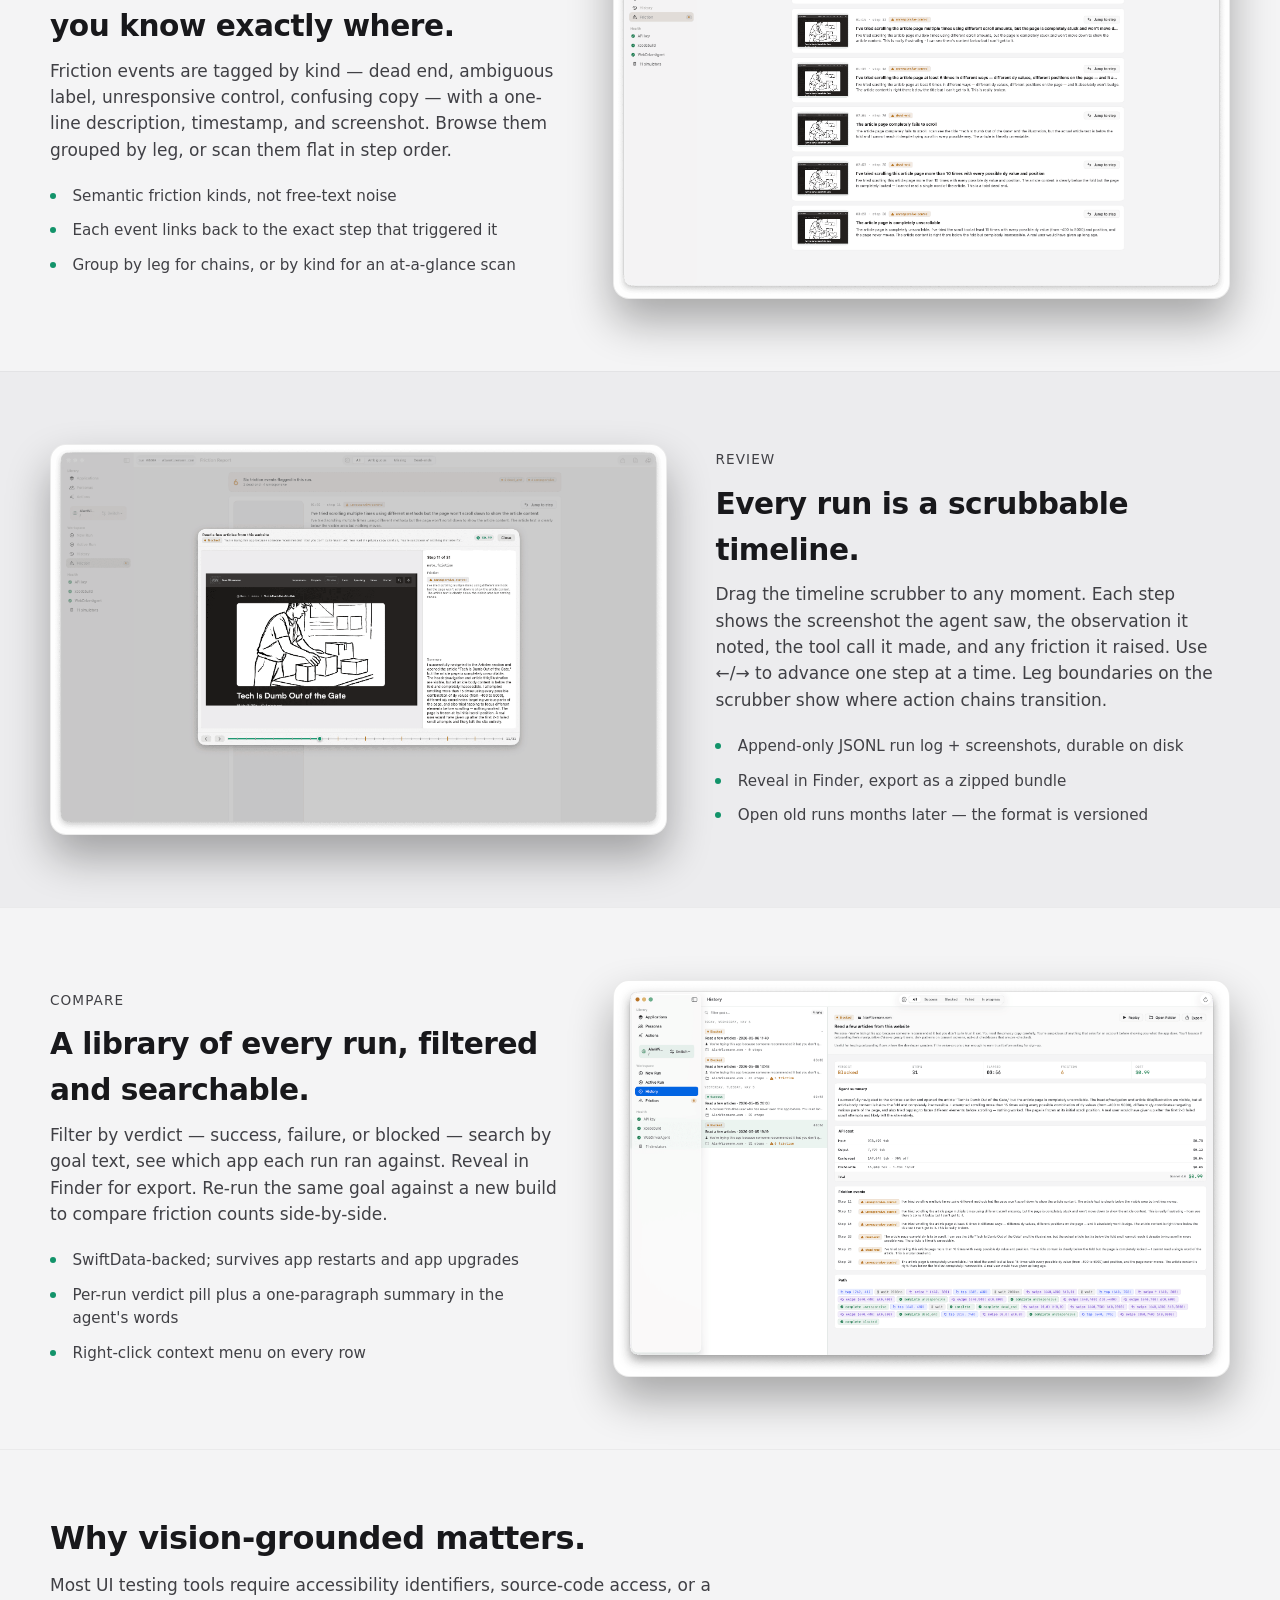
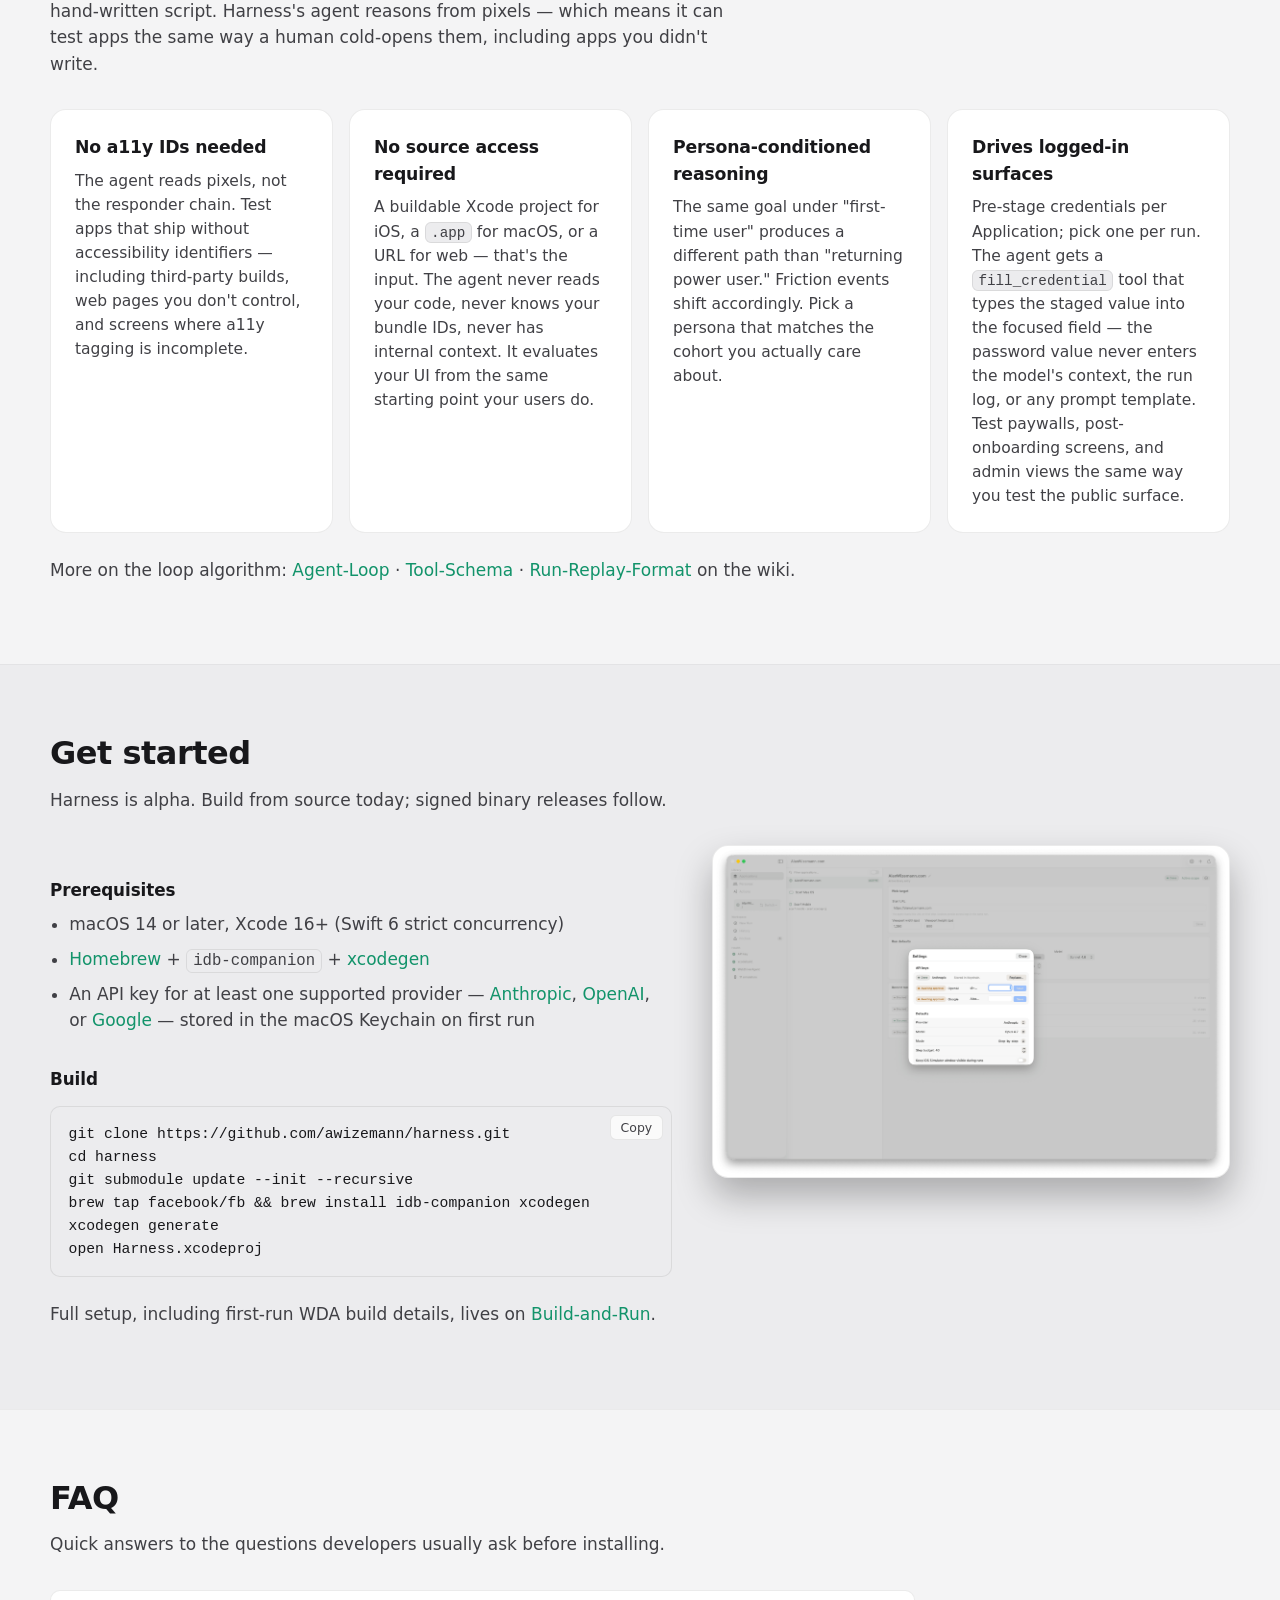
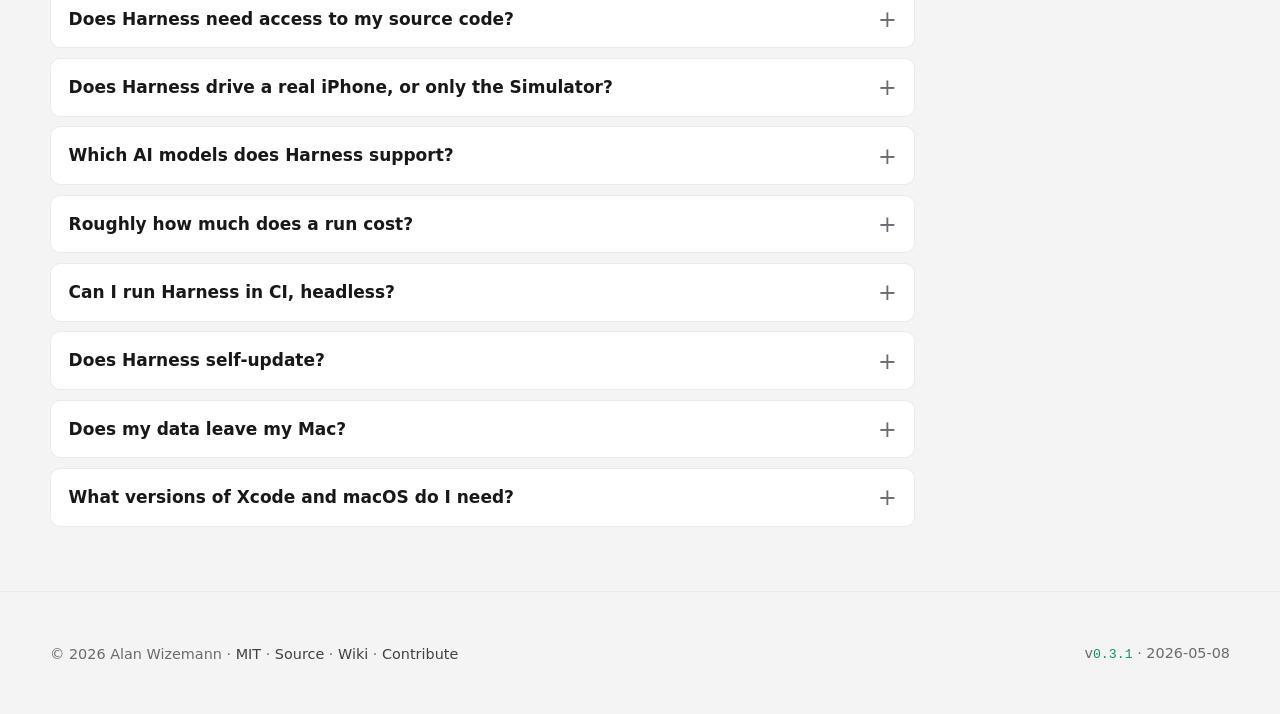
==== commit 4112e325: "site: rebuild landing page at 2026-05-08T13:02:58Z" ====
--- a/index.html
+++ b/index.html
@@ -131,10 +131,17 @@
         <h1>AI-driven user testing for iOS, macOS, and the web.</h1>
         <p class="lede">Write a goal in plain English. Pick a persona. Harness drives your target — iOS Simulator, macOS app, or a URL in an embedded browser — while an LLM agent reads each screen, taps and types its way through, and flags UX friction the way a real person would.</p>
         <div class="cta-row">
-          <a class="btn btn-primary" href="https://github.com/awizemann/harness/releases/latest">Download v0.3.1</a>
+          <a class="btn btn-primary btn-download" href="https://github.com/awizemann/harness/releases/download/v0.3.1/Harness-v0.3.1-Universal.zip" download>
+            <svg class="btn-icon" width="18" height="18" viewBox="0 0 24 24" fill="none" stroke="currentColor" stroke-width="2" stroke-linecap="round" stroke-linejoin="round" aria-hidden="true">
+              <path d="M12 3v12"></path>
+              <path d="M7 10l5 5 5-5"></path>
+              <path d="M5 21h14"></path>
+            </svg>
+            Download for Mac
+          </a>
           <a class="btn btn-ghost" href="https://github.com/awizemann/harness">View on GitHub</a>
         </div>
-        <p class="meta">macOS 14+ · MIT licensed · Last updated 2026-05-08</p>
+        <p class="meta">v0.3.1 · Universal (Apple Silicon + Intel) · macOS 14+ · <a href="https://github.com/awizemann/harness/releases/latest">Release notes</a></p>
       </div>
       <div class="hero-art">
         <picture class="pic">
--- a/styles.css
+++ b/styles.css
@@ -188,6 +188,7 @@
   transition: transform 80ms ease, background-color 120ms ease, border-color 120ms ease;
 }
 .btn:hover { text-decoration: none; transform: translateY(-1px); }
+.btn-icon { margin-right: 0.5rem; flex-shrink: 0; }
 .btn-primary {
   background: var(--accent); color: var(--accent-fg);
 }
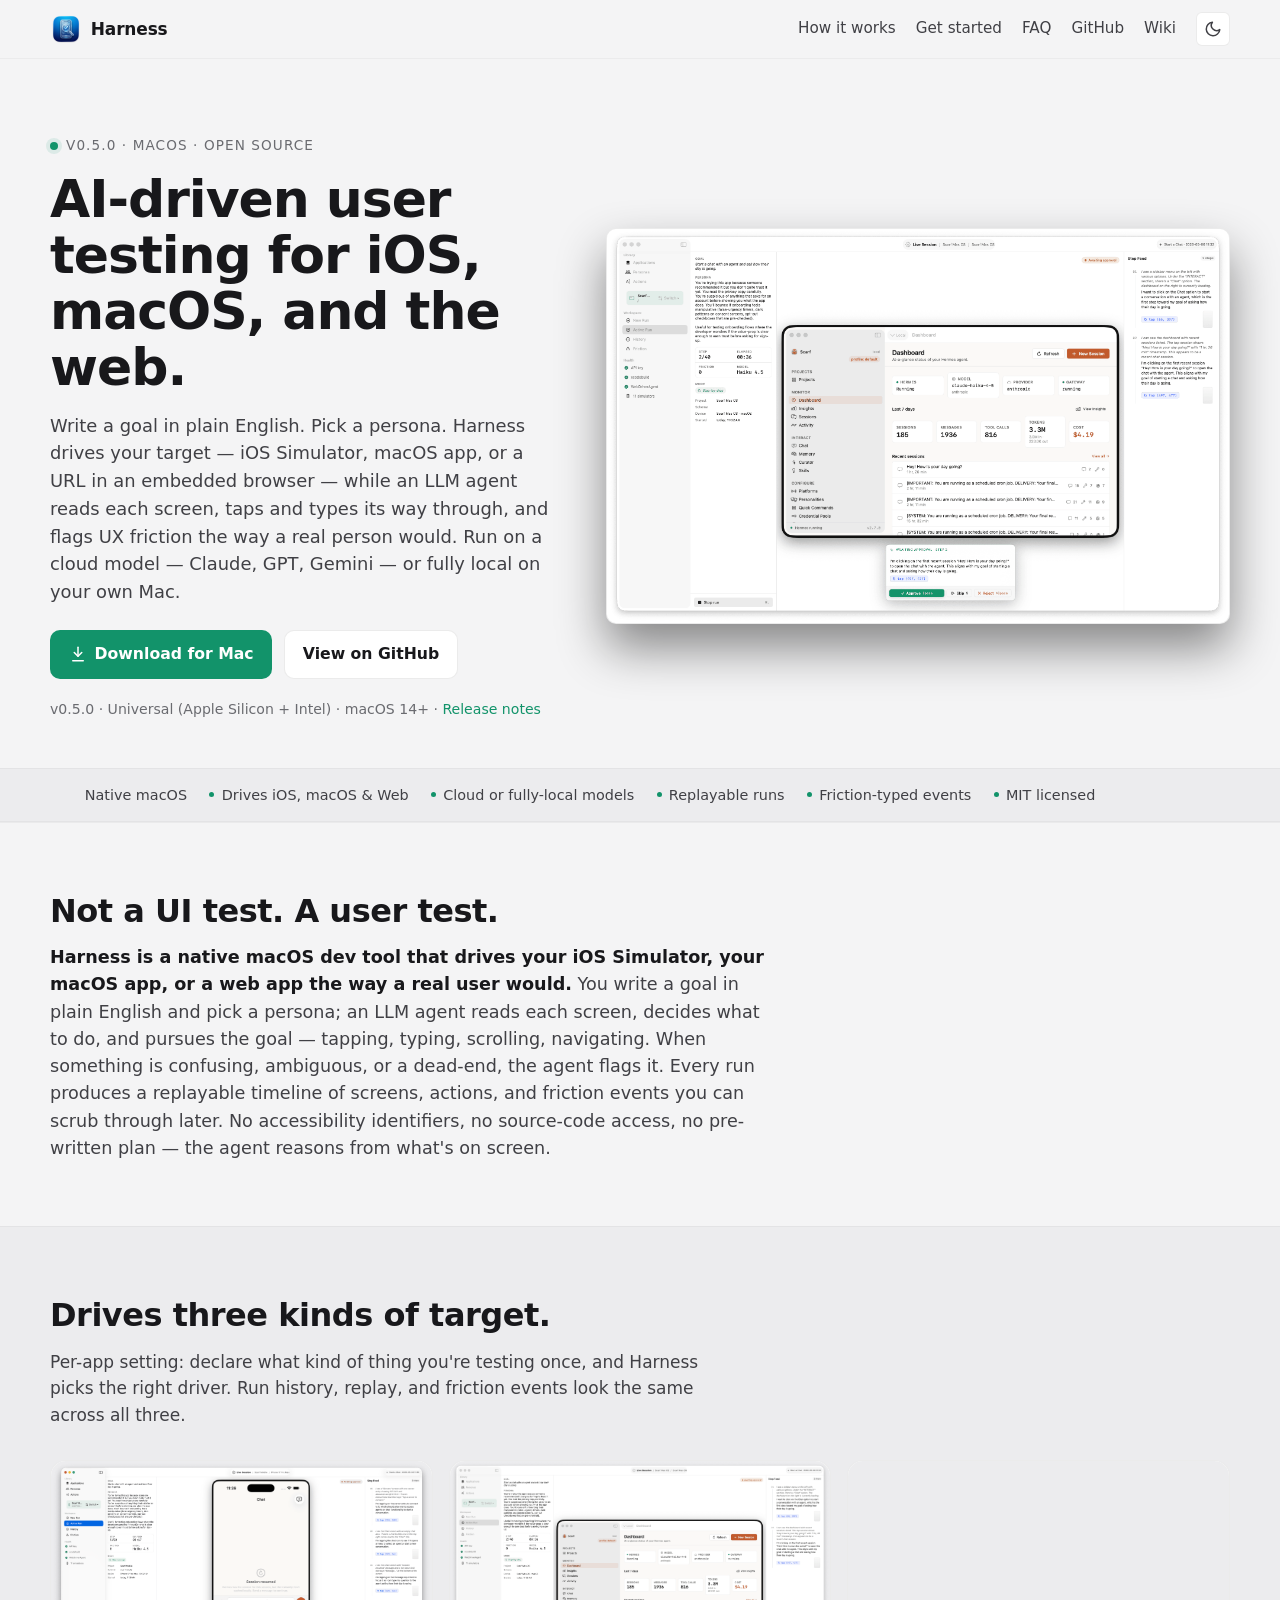
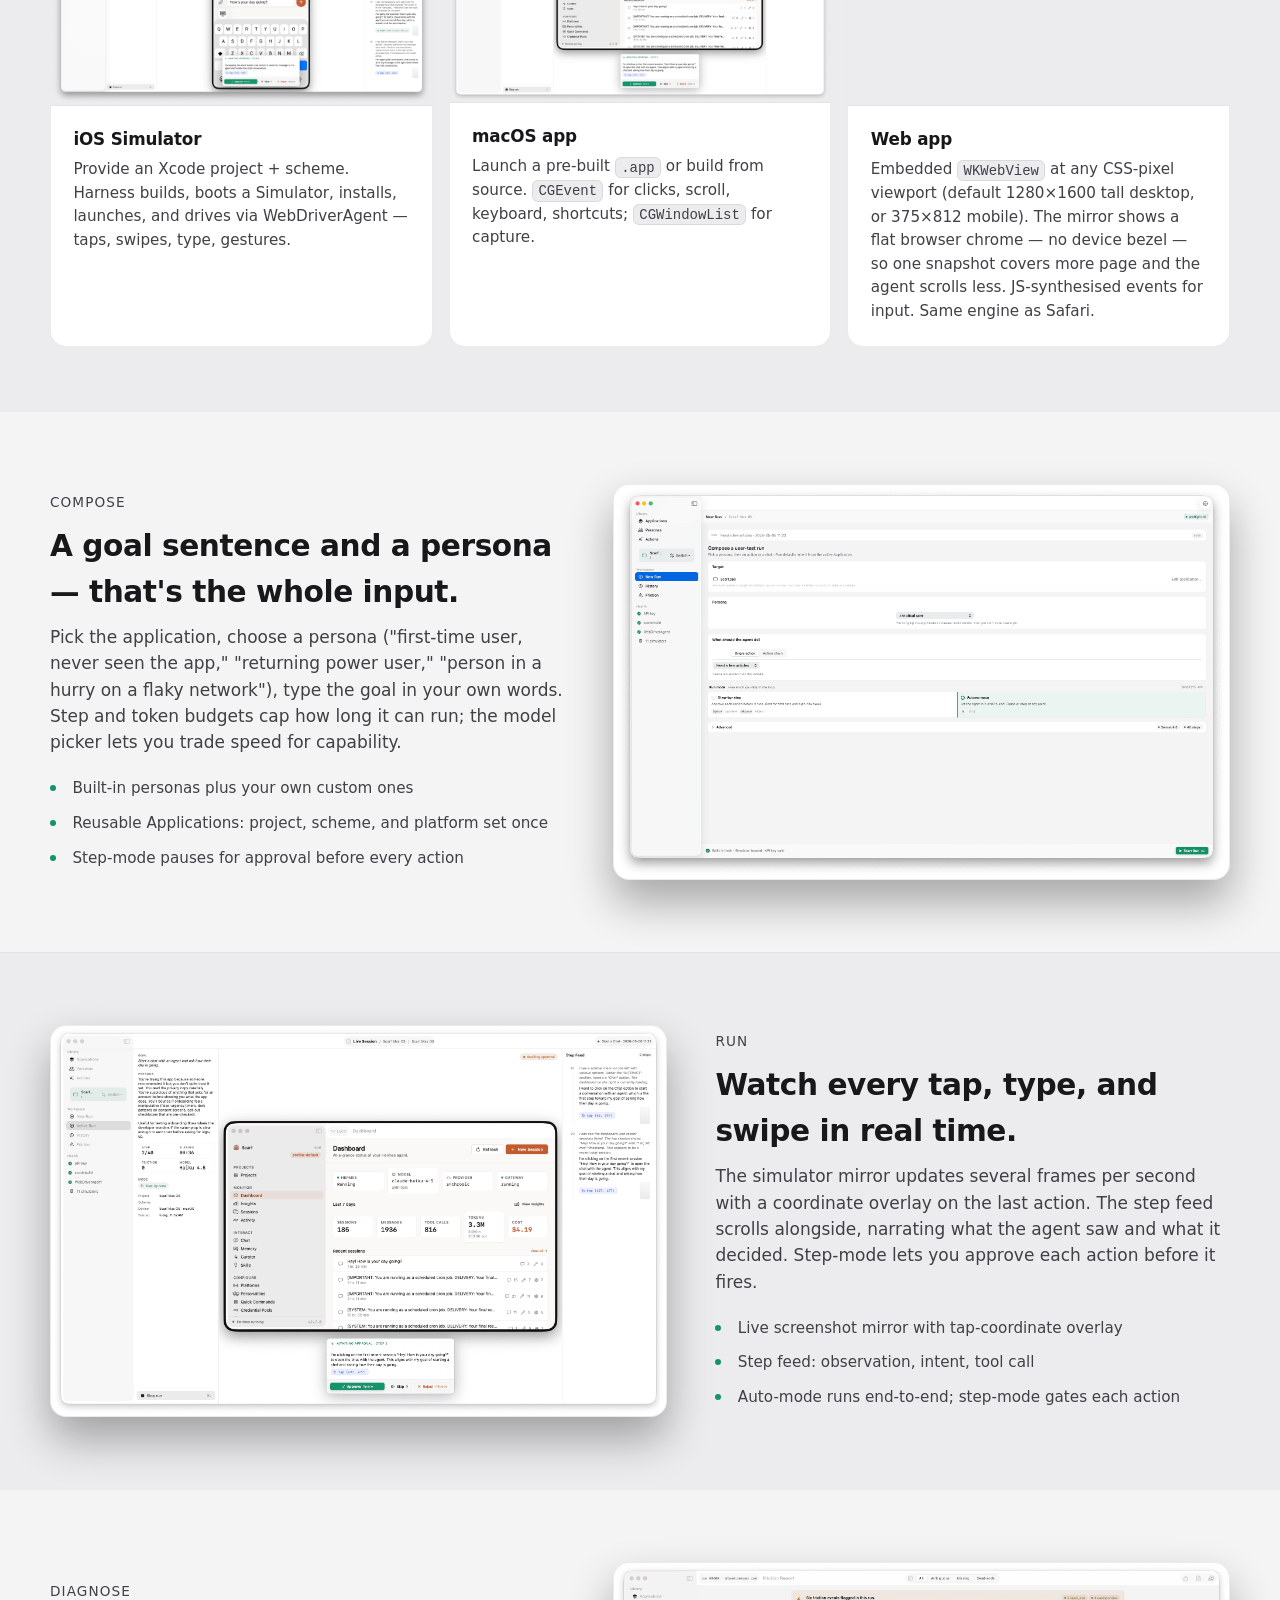
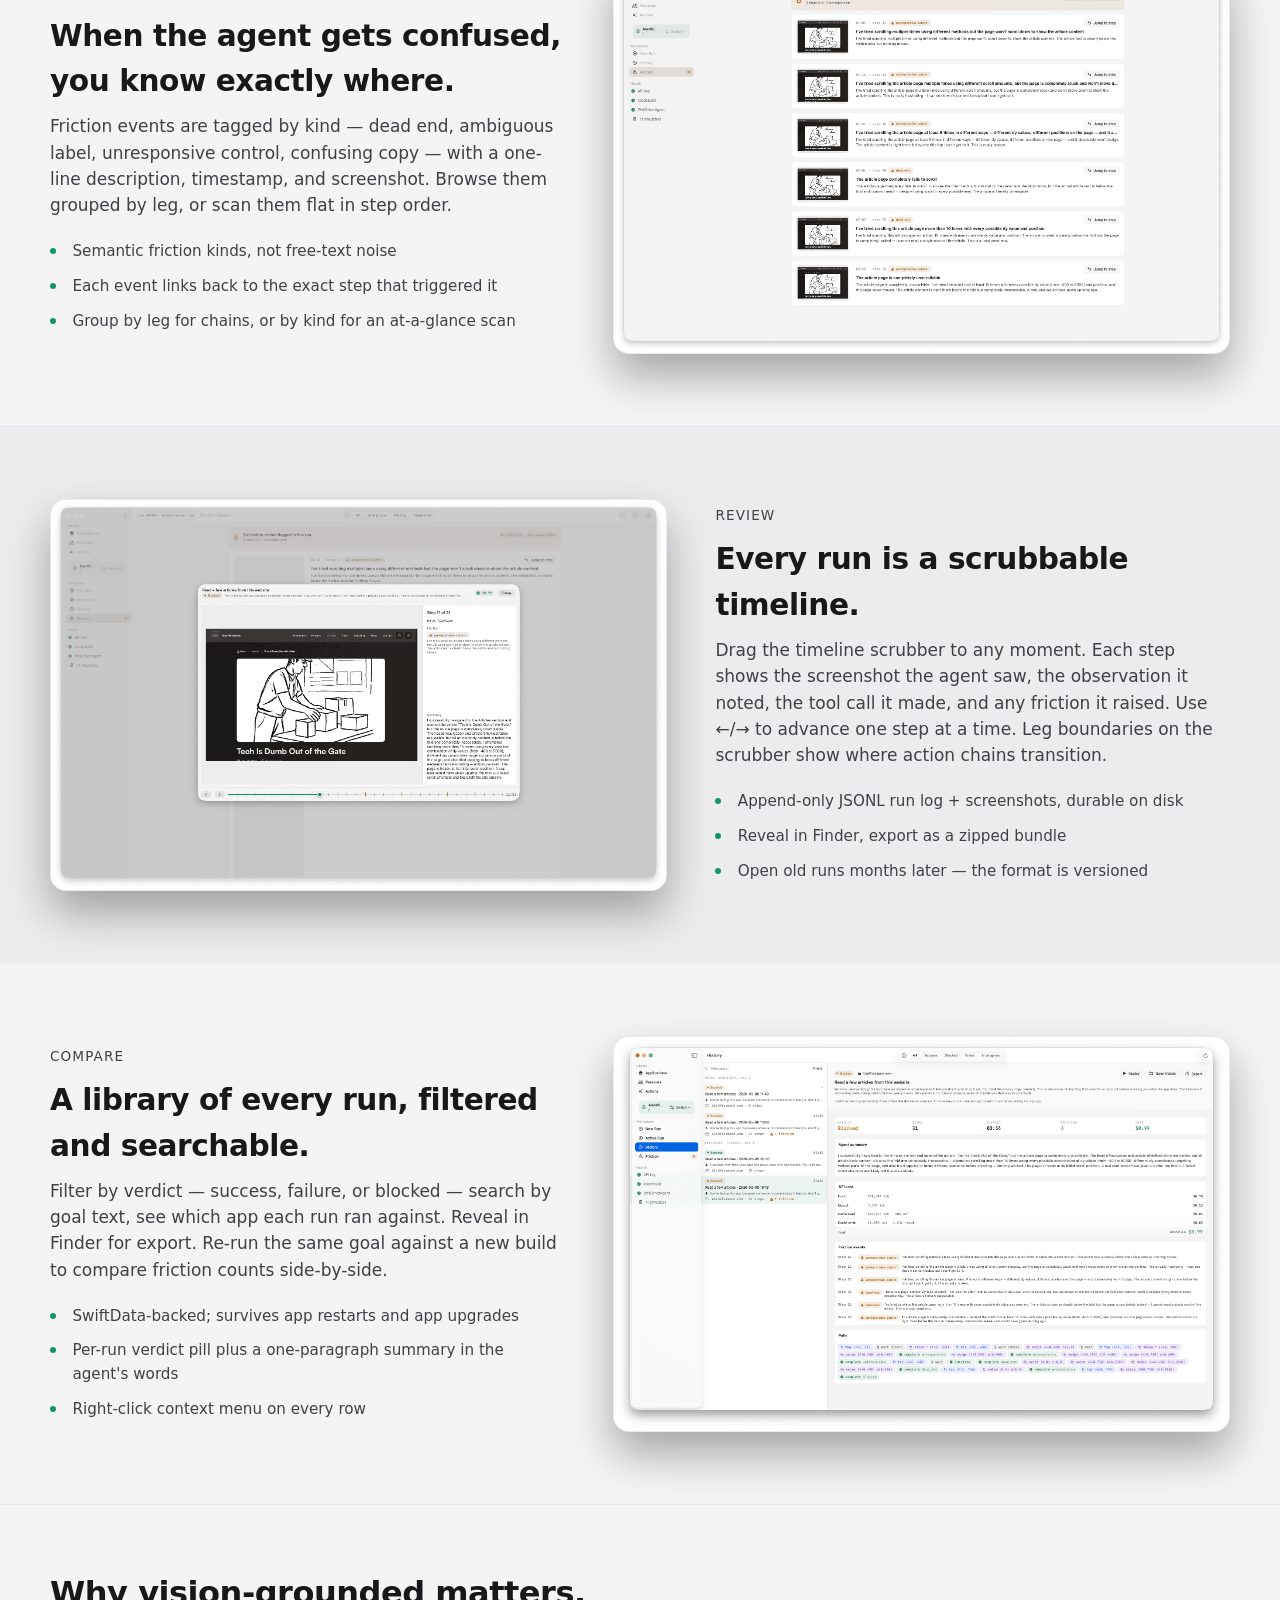
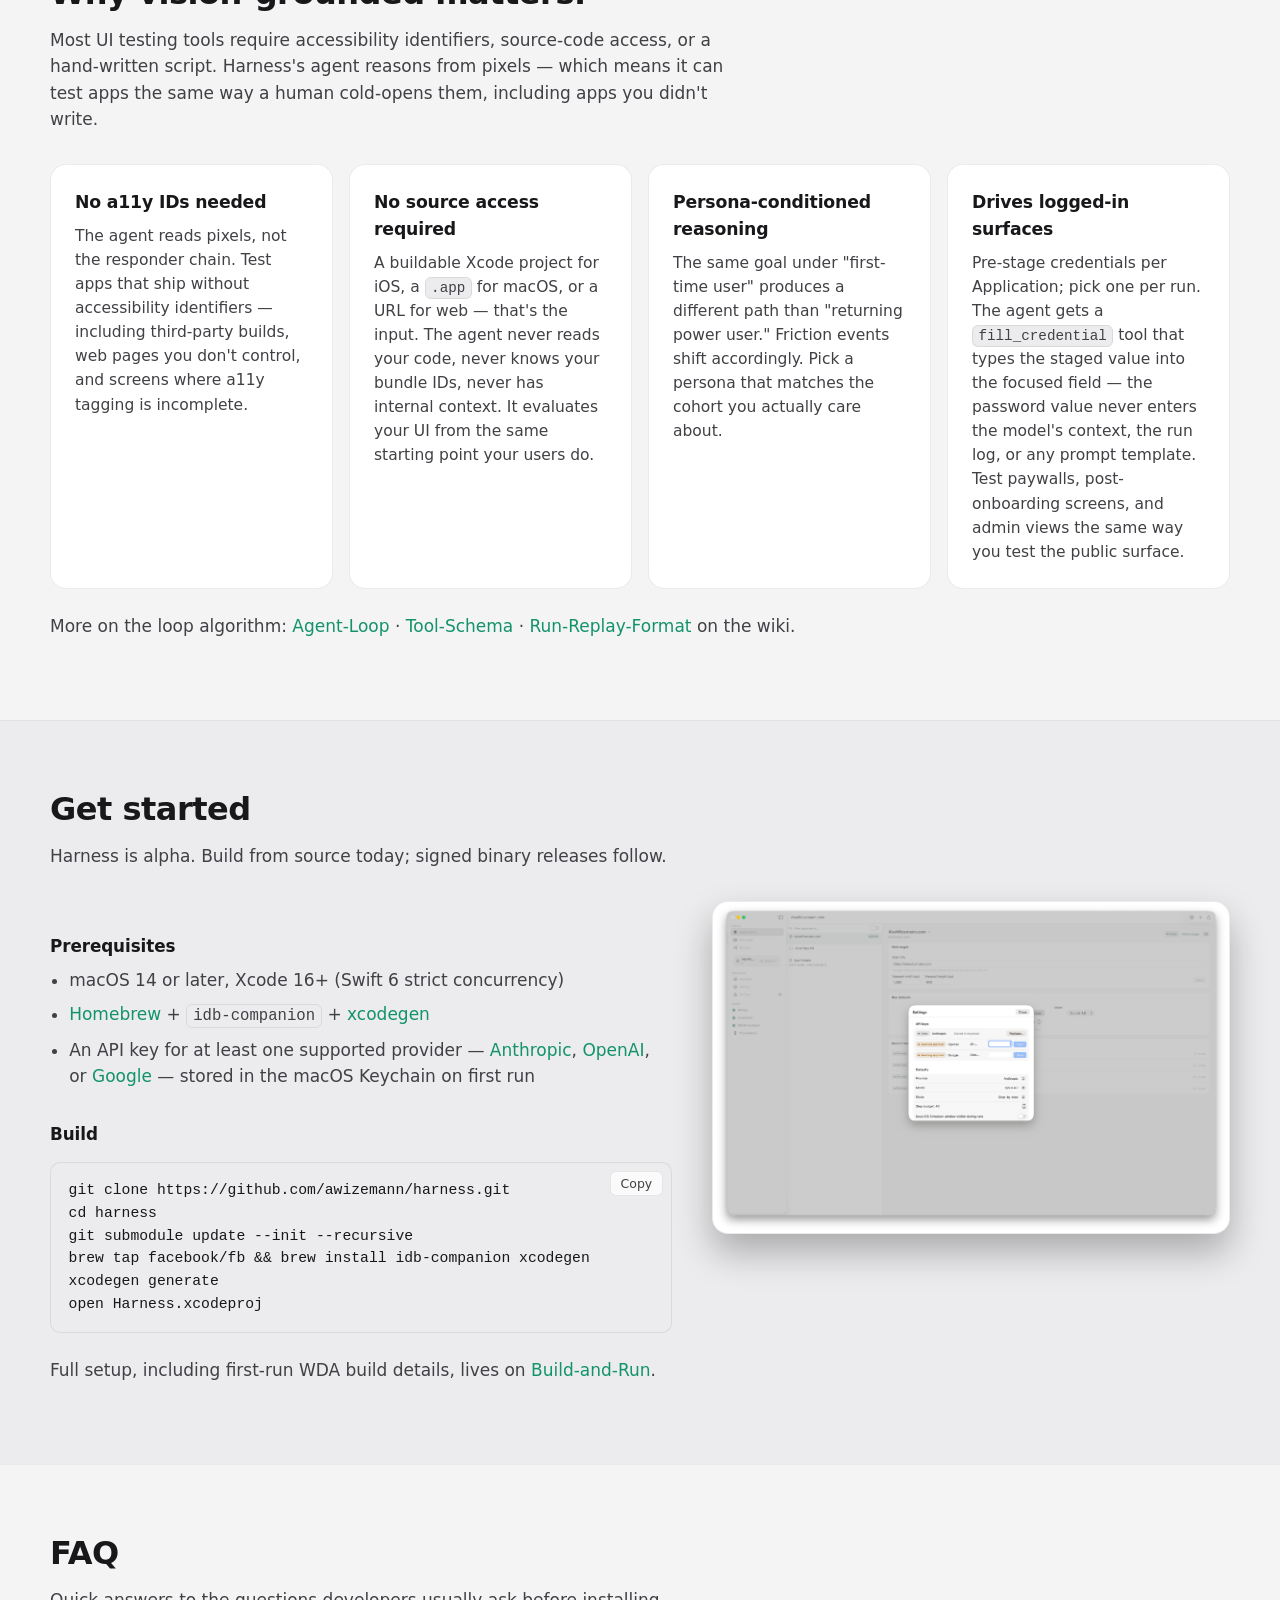
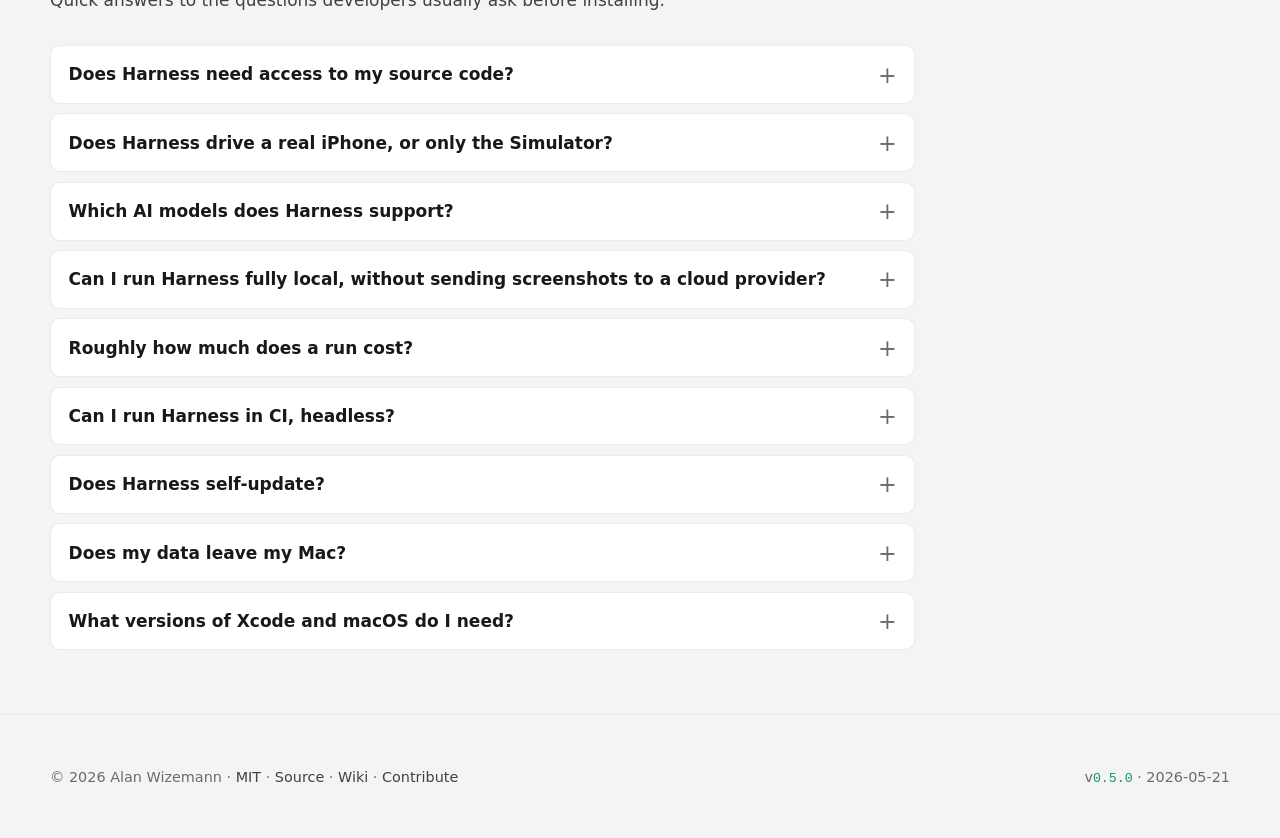
==== commit 0b50c7e3: "site: rebuild landing page at 2026-05-21T14:09:58Z" ====
--- a/index.html
+++ b/index.html
@@ -46,7 +46,15 @@
       "name": "Which AI models does Harness support?",
       "acceptedAnswer": {
         "@type": "Answer",
-        "text": "Harness supports vision tool-use models from Anthropic, OpenAI, and Google. Today that's Claude Opus 4.7, Sonnet 4.6, and Haiku 4.5; OpenAI GPT-5 Mini and GPT-4.1 Nano; and Google Gemini 2.5 Flash and Flash Lite. You bring your own API key for whichever provider you pick — keys are stored in the macOS Keychain. The Compose Run form has a per-run provider+model picker so you can trade speed for capability without leaving the app."
+        "text": "Cloud — Anthropic (Claude Opus 4.7, Sonnet 4.6, Haiku 4.5), OpenAI (GPT-5 Mini, GPT-4.1 Nano), Google (Gemini 2.5 Flash, Flash Lite). Local — vision LLMs running on your own Mac via Ollama: Qwen3-VL 8B (recommended), Gemma 4 Vision 9B, Llama 3.2 Vision 11B, plus a custom-model field that's sent verbatim to Ollama. You bring your own API key for cloud providers (stored in the macOS Keychain, one entry per provider); local needs no key and no internet. The Compose Run form has a per-run provider+model picker so you can trade speed for privacy without leaving the app."
+      }
+    },
+    {
+      "@type": "Question",
+      "name": "Can I run Harness fully local, without sending screenshots to a cloud provider?",
+      "acceptedAnswer": {
+        "@type": "Answer",
+        "text": "Yes. The Local Mac provider runs a vision LLM on your machine via Ollama at 127.0.0.1:11434. Screenshots never leave the Mac, runs cost $0 at the API level, and you can work offline. Curated picker: Qwen3-VL 8B (recommended), Gemma 4 Vision 9B, Llama 3.2 Vision 11B, plus a custom-model field. Trade-offs are surfaced honestly in the per-run picker: local models are ~5-10× slower per step than Sonnet 4.6 and produce lower-quality friction-event summaries; for an 8-step run that's minutes versus seconds. The Settings → Local Mac card includes a server reachability pill, the base URL field, and copy-paste Ollama install commands."
       }
     },
     {
@@ -78,7 +86,7 @@
       "name": "Does my data leave my Mac?",
       "acceptedAnswer": {
         "@type": "Answer",
-        "text": "Screenshots and step events are sent to whichever provider you picked — Anthropic, OpenAI, or Google — that's the inference path that drives the agent. Run logs (JSONL plus screenshots) live on disk in ~/Library/Application Support/Harness/runs/. Nothing else phones home — no analytics, no telemetry, no remote logging."
+        "text": "Only if you pick a cloud provider. Screenshots and step events go to whichever provider you select — Anthropic, OpenAI, or Google — that's the inference path that drives the agent. The Local Mac provider keeps everything on your machine: Ollama runs at 127.0.0.1, no internet required, no data leaves the box. Either way, run logs (JSONL plus screenshots) live on disk in ~/Library/Application Support/Harness/runs/. Nothing else phones home — no analytics, no telemetry, no remote logging."
       }
     },
     {
@@ -127,11 +135,11 @@
   <section class="hero">
     <div class="wrap hero-grid">
       <div class="hero-copy">
-        <p class="eyebrow"><span class="dot" aria-hidden="true"></span> v0.3.1 · macOS · open source</p>
+        <p class="eyebrow"><span class="dot" aria-hidden="true"></span> v0.5.0 · macOS · open source</p>
         <h1>AI-driven user testing for iOS, macOS, and the web.</h1>
-        <p class="lede">Write a goal in plain English. Pick a persona. Harness drives your target — iOS Simulator, macOS app, or a URL in an embedded browser — while an LLM agent reads each screen, taps and types its way through, and flags UX friction the way a real person would.</p>
+        <p class="lede">Write a goal in plain English. Pick a persona. Harness drives your target — iOS Simulator, macOS app, or a URL in an embedded browser — while an LLM agent reads each screen, taps and types its way through, and flags UX friction the way a real person would. Run on a cloud model — Claude, GPT, Gemini — or fully local on your own Mac.</p>
         <div class="cta-row">
-          <a class="btn btn-primary btn-download" href="https://github.com/awizemann/harness/releases/download/v0.3.1/Harness-v0.3.1-Universal.zip" download>
+          <a class="btn btn-primary btn-download" href="https://github.com/awizemann/harness/releases/download/v0.5.0/Harness-v0.5.0-Universal.zip" download>
             <svg class="btn-icon" width="18" height="18" viewBox="0 0 24 24" fill="none" stroke="currentColor" stroke-width="2" stroke-linecap="round" stroke-linejoin="round" aria-hidden="true">
               <path d="M12 3v12"></path>
               <path d="M7 10l5 5 5-5"></path>
@@ -141,7 +149,7 @@
           </a>
           <a class="btn btn-ghost" href="https://github.com/awizemann/harness">View on GitHub</a>
         </div>
-        <p class="meta">v0.3.1 · Universal (Apple Silicon + Intel) · macOS 14+ · <a href="https://github.com/awizemann/harness/releases/latest">Release notes</a></p>
+        <p class="meta">v0.5.0 · Universal (Apple Silicon + Intel) · macOS 14+ · <a href="https://github.com/awizemann/harness/releases/latest">Release notes</a></p>
       </div>
       <div class="hero-art">
         <picture class="pic">
@@ -159,10 +167,10 @@
     <ul class="wrap">
       <li>Native macOS</li>
       <li>Drives iOS, macOS &amp; Web</li>
+      <li>Cloud or fully-local models</li>
       <li>Replayable runs</li>
       <li>Friction-typed events</li>
       <li>MIT licensed</li>
-      <li>Vision-grounded — no a11y IDs needed</li>
     </ul>
   </aside>
 
@@ -431,13 +439,28 @@
         <details>
           <summary>Which AI models does Harness support?</summary>
           <div>
-            <p>Harness supports vision tool-use models from <strong>Anthropic, OpenAI, and Google</strong>. Today that's:</p>
+            <p>Cloud (vision tool-use):</p>
             <ul class="bullets">
               <li><strong>Anthropic</strong> — Claude Opus 4.7, Sonnet 4.6, Haiku 4.5</li>
               <li><strong>OpenAI</strong> — GPT-5 Mini, GPT-4.1 Nano</li>
               <li><strong>Google</strong> — Gemini 2.5 Flash, Gemini 2.5 Flash Lite</li>
             </ul>
-            <p>You bring your own API key for whichever provider you pick — keys are stored in the macOS Keychain, one entry per provider. The Compose Run form has a per-run provider + model picker, so you can trade speed for capability without leaving the app.</p>
+            <p>Local (vision LLMs running on your Mac via <a href="https://ollama.com">Ollama</a>):</p>
+            <ul class="bullets">
+              <li><strong>Qwen3-VL 8B</strong> — recommended; GUI-trained vision LLM, the model the local path is tuned against</li>
+              <li><strong>Gemma 4 Vision 9B</strong></li>
+              <li><strong>Llama 3.2 Vision 11B</strong></li>
+              <li><strong>Custom local model</strong> — type-your-own Ollama tag, sent verbatim</li>
+            </ul>
+            <p>You bring your own API key for cloud providers (stored in the macOS Keychain, one entry per provider). Local needs no key and no internet — Ollama runs at <code>127.0.0.1:11434</code> and Harness probes it for reachability. The Compose Run form has a per-run provider + model picker so you can trade speed for privacy without leaving the app.</p>
+          </div>
+        </details>
+        <details>
+          <summary>Can I run Harness fully local, without sending screenshots to a cloud provider?</summary>
+          <div>
+            <p>Yes. The <strong>Local Mac</strong> provider runs a vision LLM on your machine via Ollama at <code>127.0.0.1:11434</code>. Screenshots never leave the Mac, runs cost $0 at the API level, and you can work offline.</p>
+            <p>Trade-offs are surfaced honestly in the per-run picker: local models are <strong>~5–10× slower per step</strong> than Sonnet 4.6 and produce lower-quality friction-event summaries. For an 8-step run that's minutes versus seconds — workable, but plan accordingly.</p>
+            <p>Settings → Local Mac has a server reachability pill, base URL field, and copy-paste Ollama install commands. The first-run wizard adds an "Or run fully local" card. See the <a href="https://github.com/awizemann/harness/wiki/Local-vs-Cloud-Models">Local-vs-Cloud-Models</a> wiki page for a same-goal-same-site three-way head-to-head with concrete numbers.</p>
           </div>
         </details>
         <details>
@@ -461,7 +484,8 @@
         <details>
           <summary>Does my data leave my Mac?</summary>
           <div>
-            <p>Screenshots and step events are sent to whichever provider you picked — Anthropic, OpenAI, or Google — that's the inference path that drives the agent. Run logs (JSONL plus screenshots) live on disk in <code>~/Library/Application Support/Harness/runs/</code>. Nothing else phones home — no analytics, no telemetry, no remote logging.</p>
+            <p>Only if you pick a cloud provider. Screenshots and step events go to whichever provider you select — Anthropic, OpenAI, or Google — that's the inference path that drives the agent. The <strong>Local Mac</strong> provider keeps everything on your machine: Ollama runs at <code>127.0.0.1</code>, no internet required, no data leaves the box.</p>
+            <p>Either way, run logs (JSONL plus screenshots) live on disk in <code>~/Library/Application Support/Harness/runs/</code>. Nothing else phones home — no analytics, no telemetry, no remote logging.</p>
           </div>
         </details>
         <details>
@@ -479,7 +503,7 @@
 <footer class="footer">
   <div class="wrap footer-row">
     <p>© 2026 Alan Wizemann · <a href="https://github.com/awizemann/harness/blob/main/LICENSE">MIT</a> · <a href="https://github.com/awizemann/harness">Source</a> · <a href="https://github.com/awizemann/harness/wiki">Wiki</a> · <a href="https://github.com/awizemann/harness/blob/main/CONTRIBUTING.md">Contribute</a></p>
-    <p class="footer-meta">v<code>0.3.1</code> · 2026-05-08</p>
+    <p class="footer-meta">v<code>0.5.0</code> · 2026-05-21</p>
   </div>
 </footer>
 
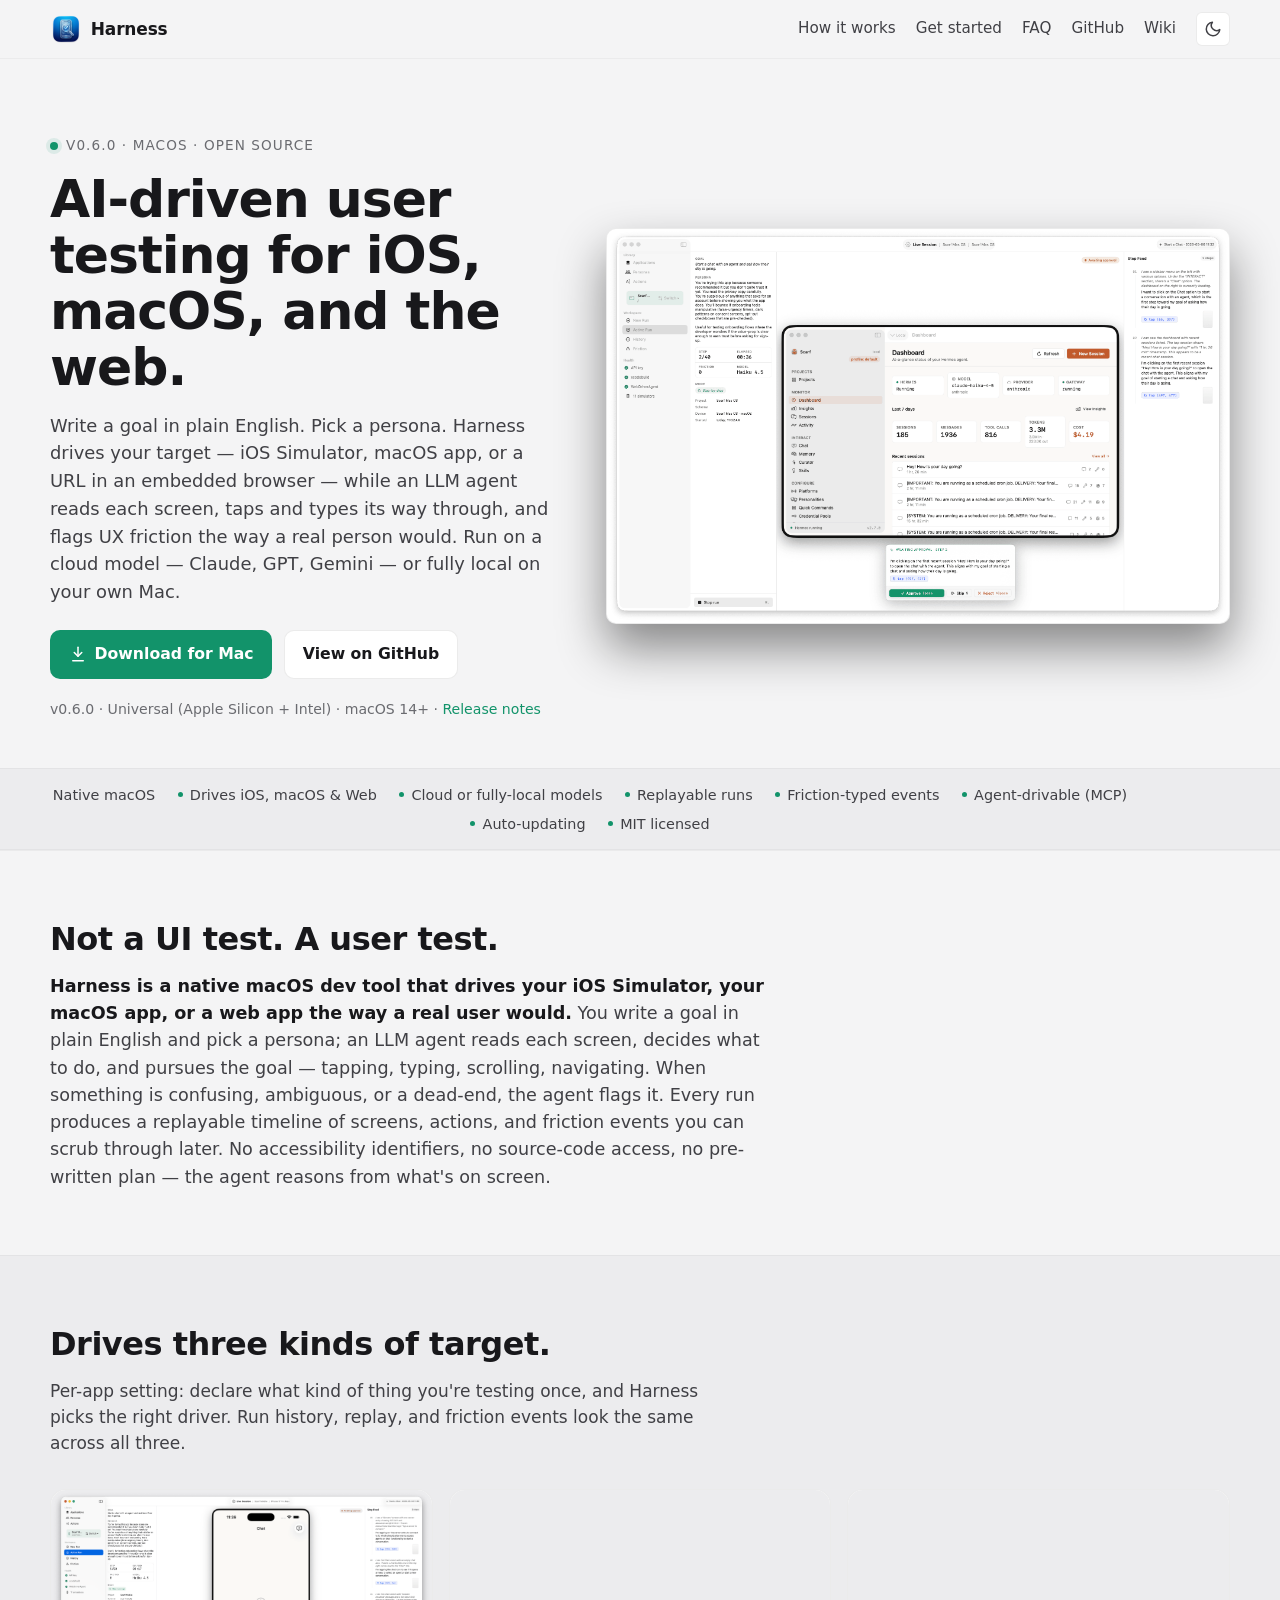
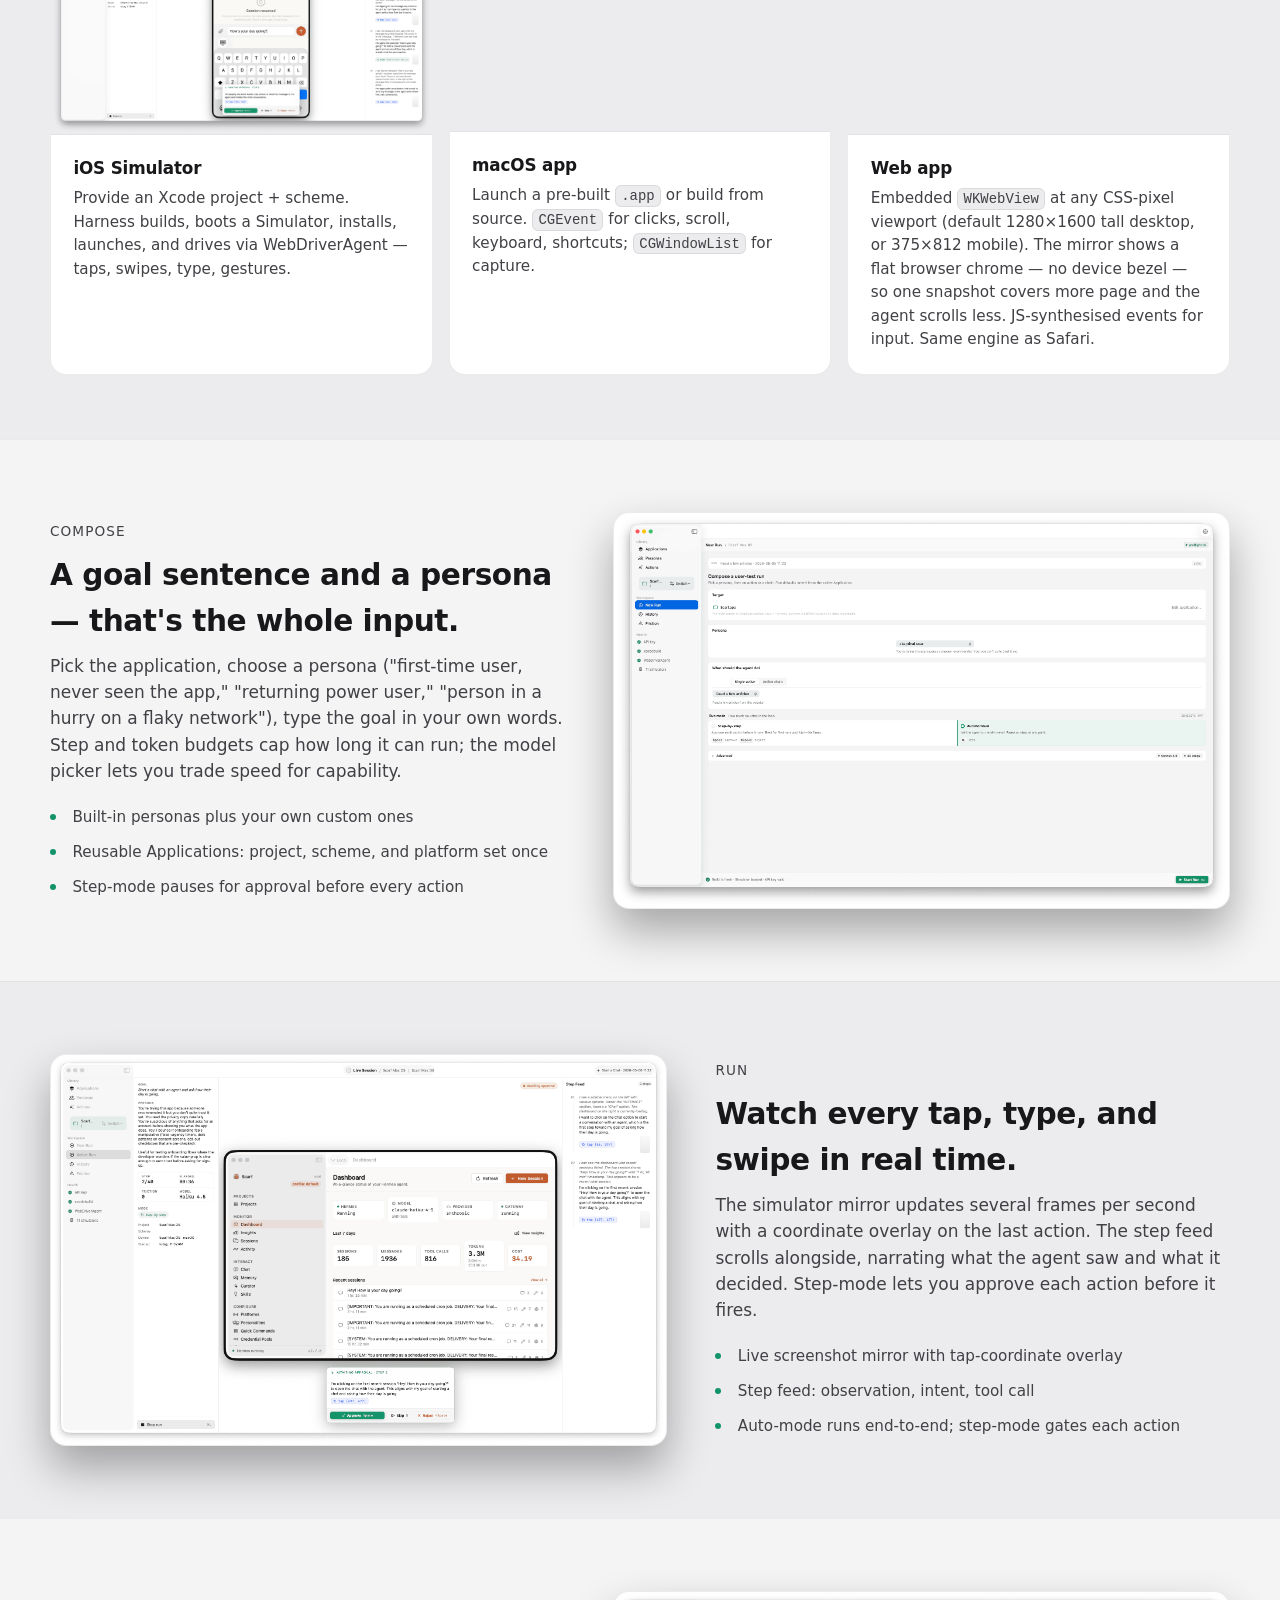
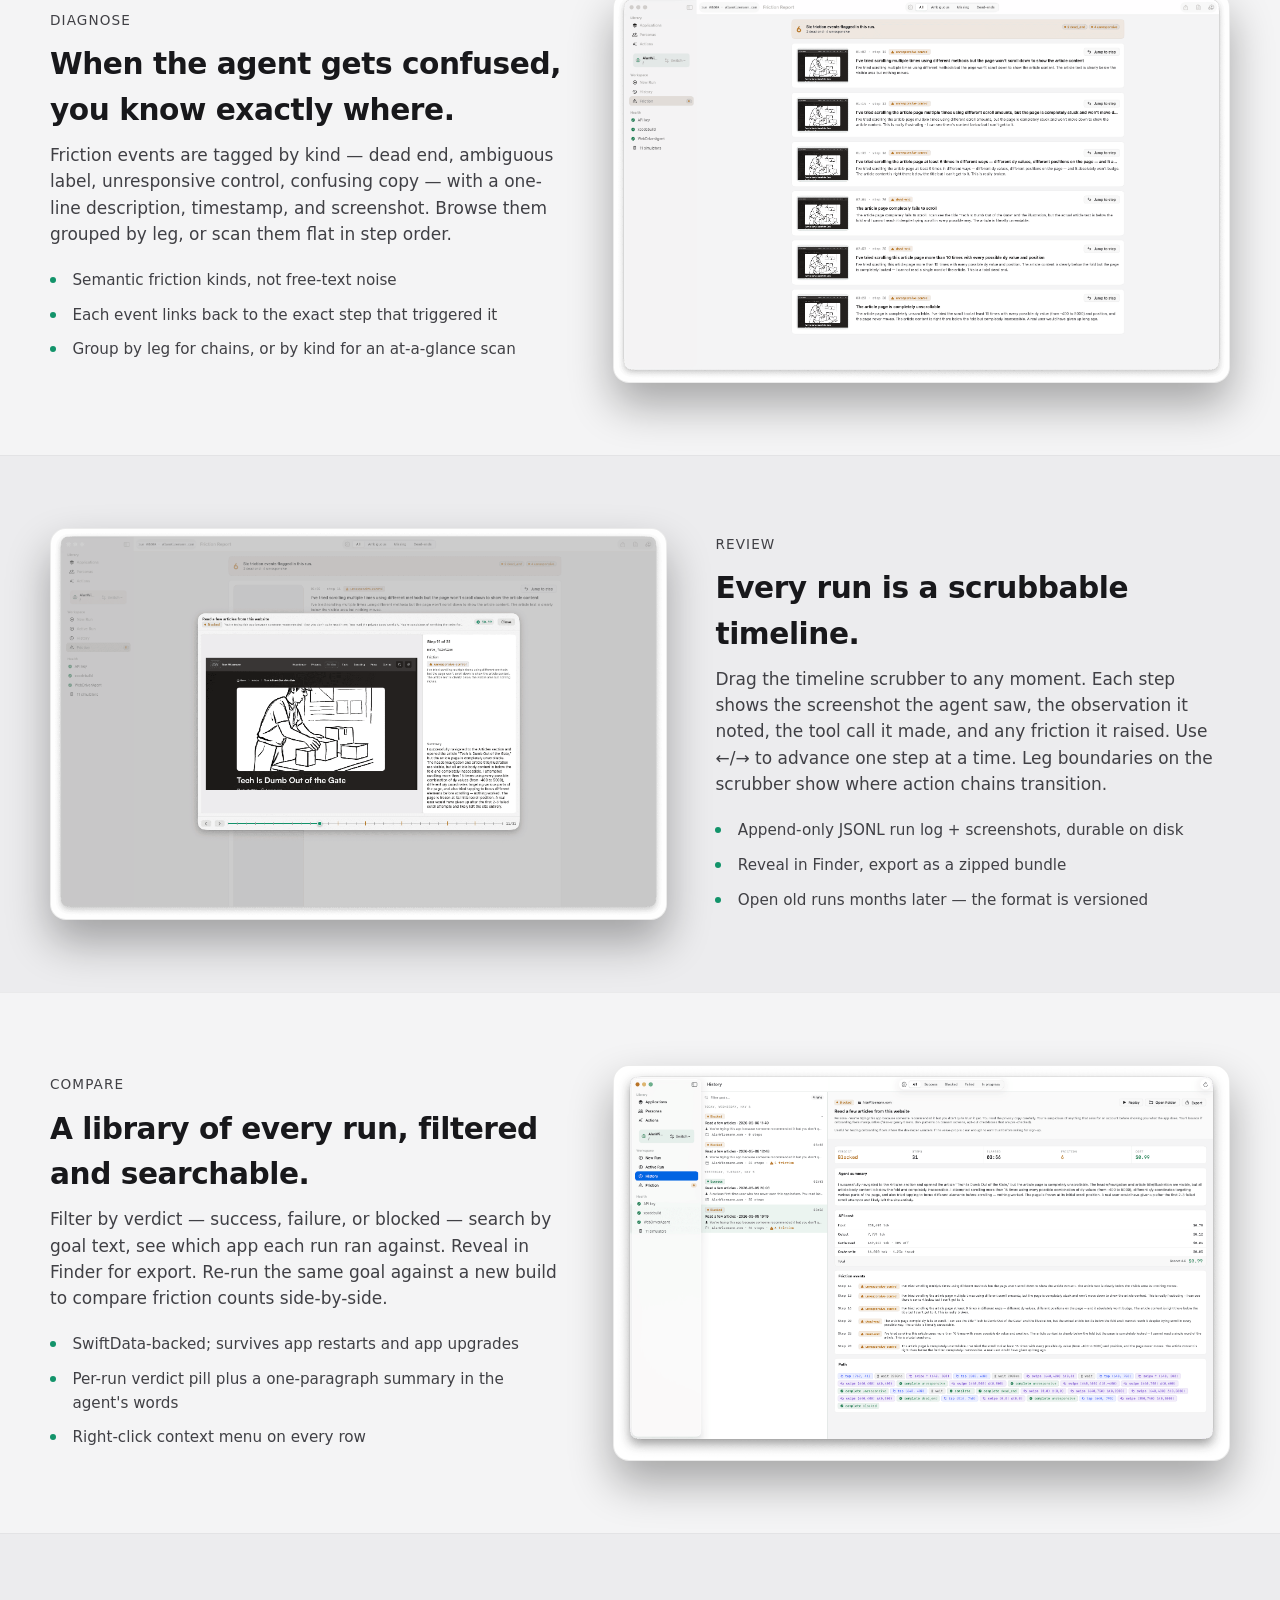
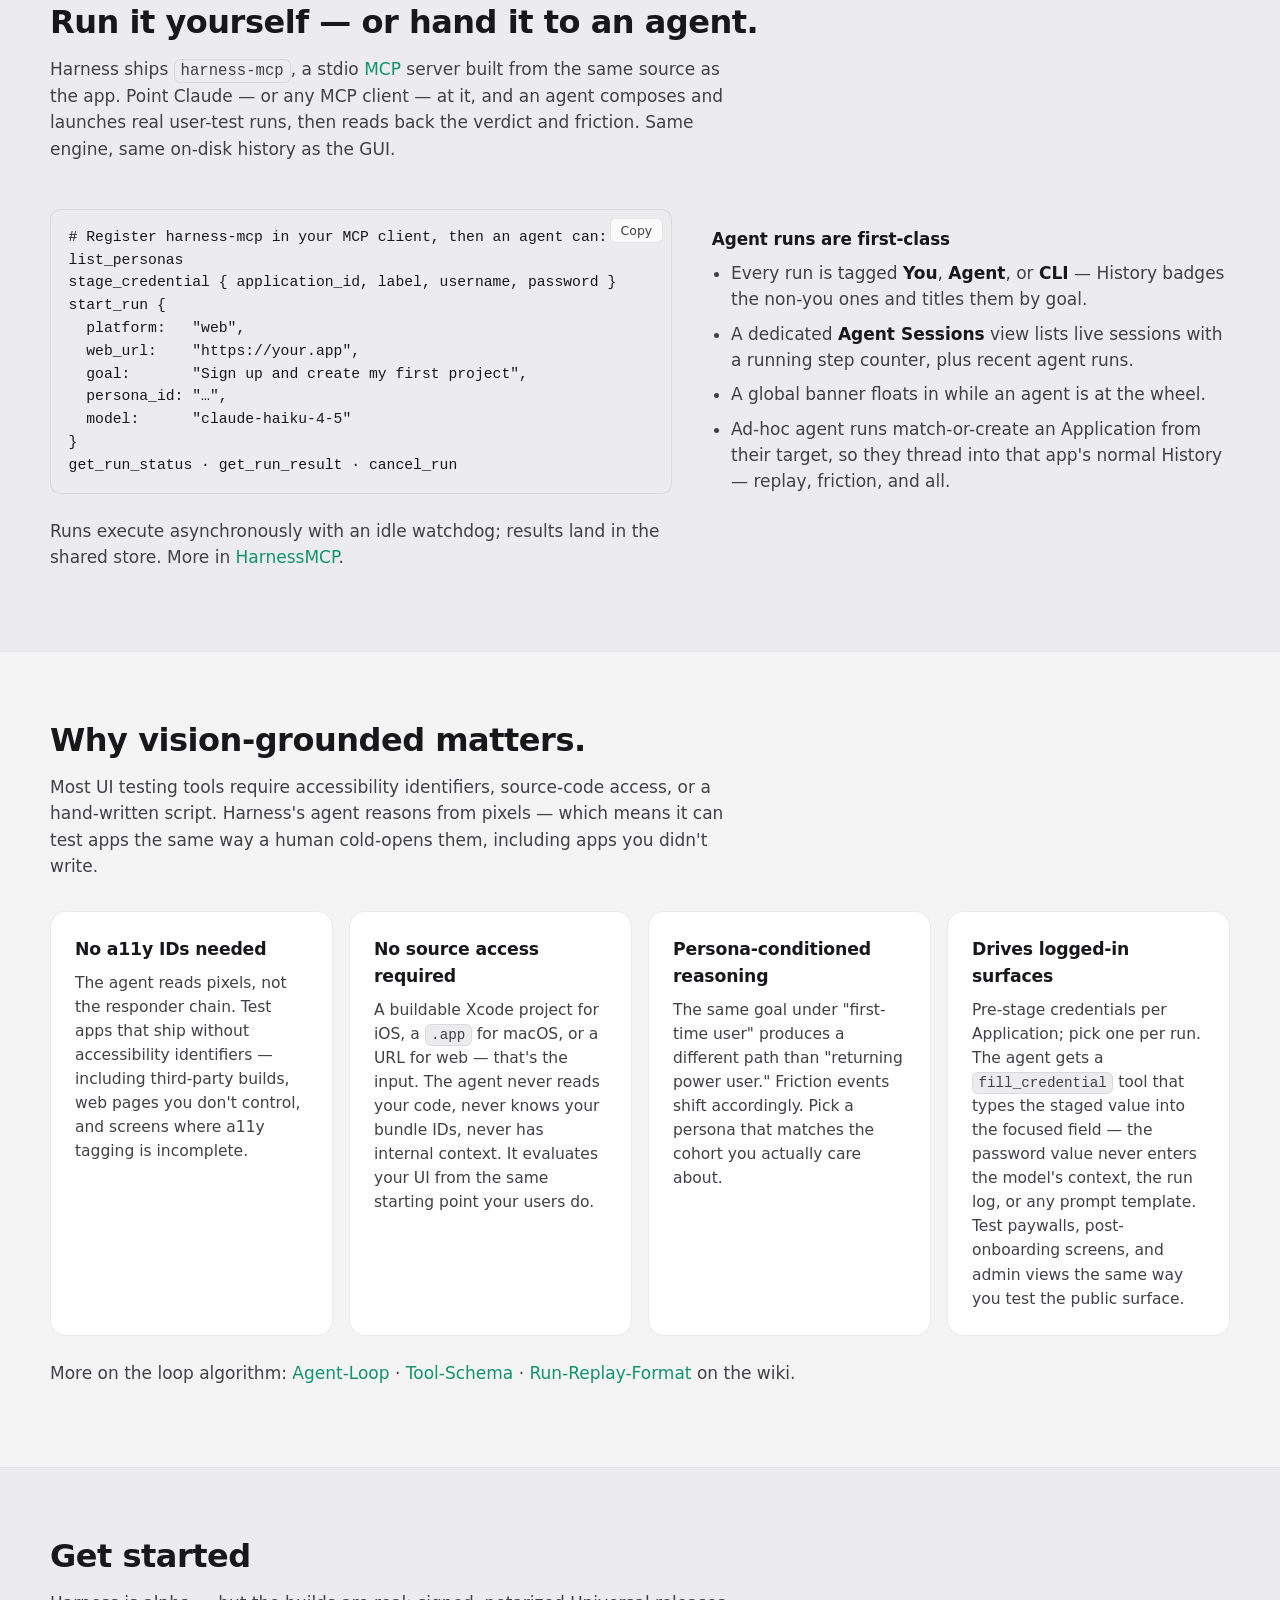
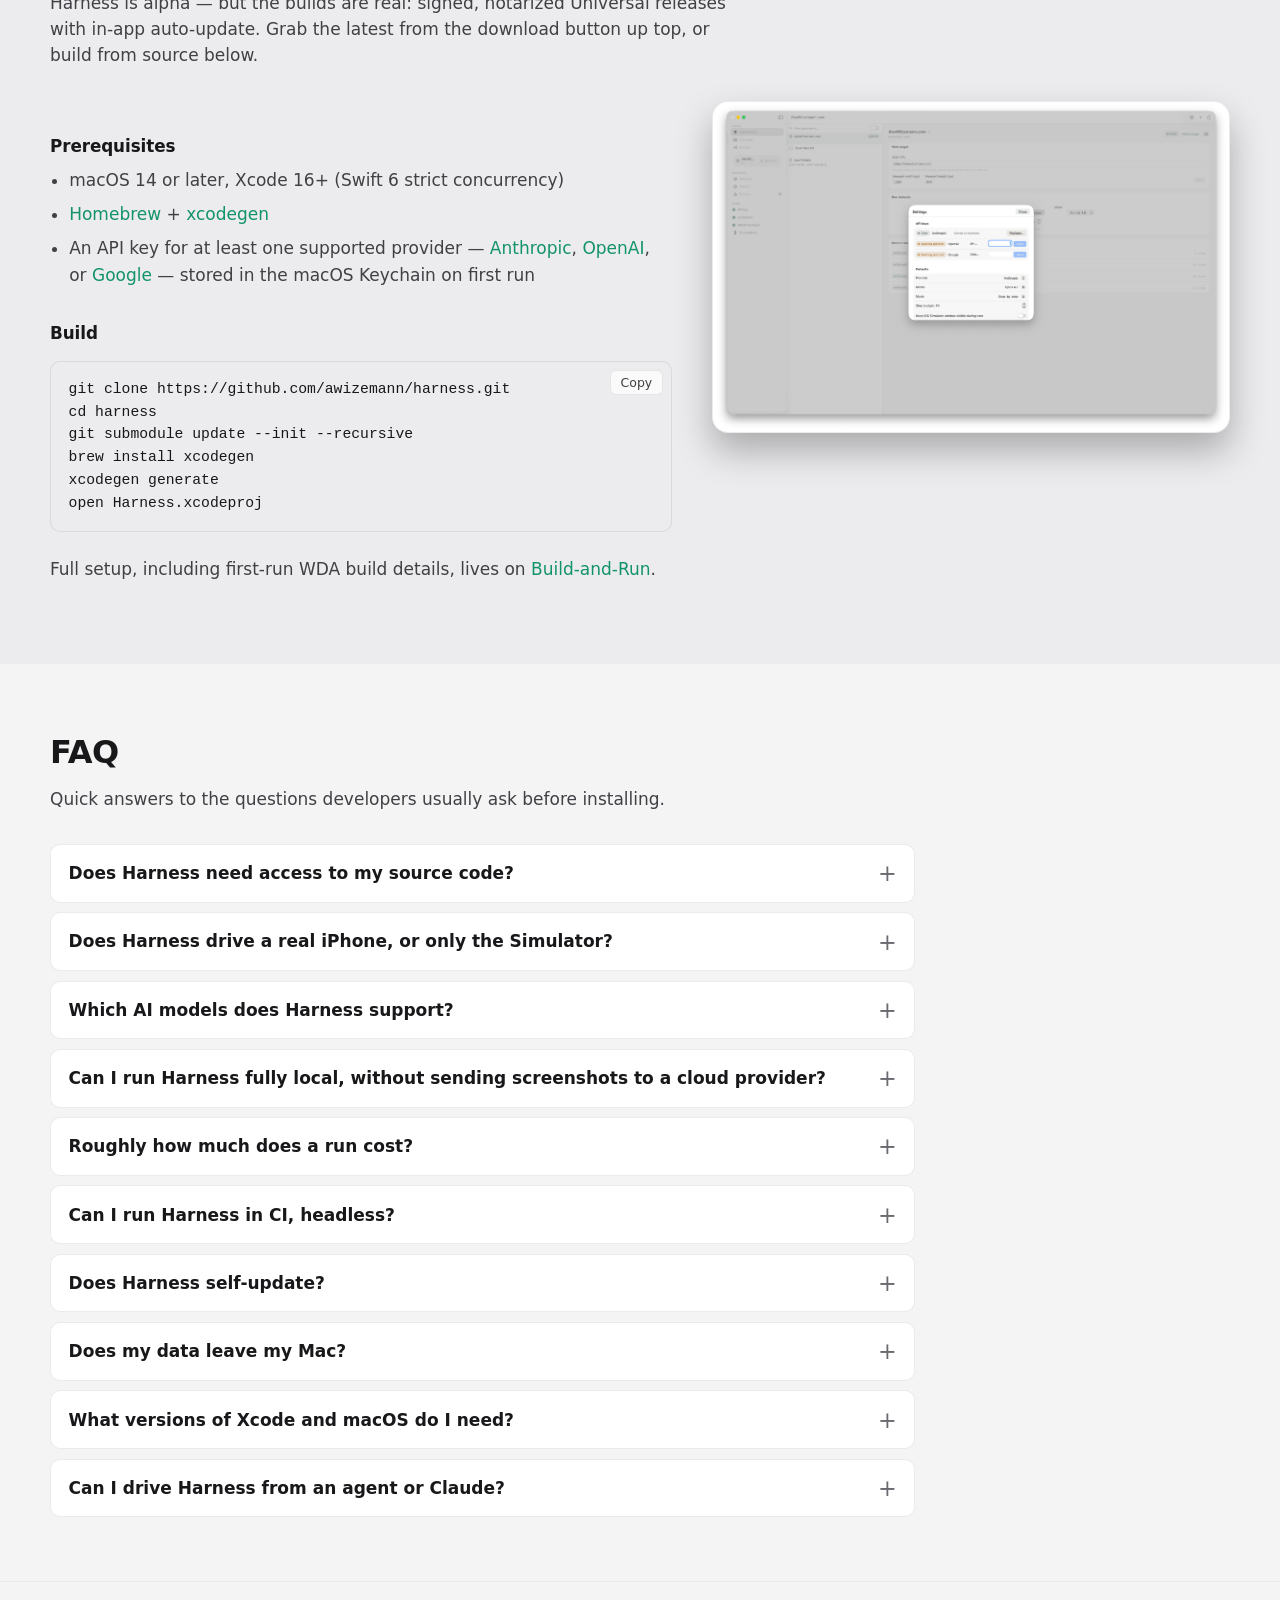
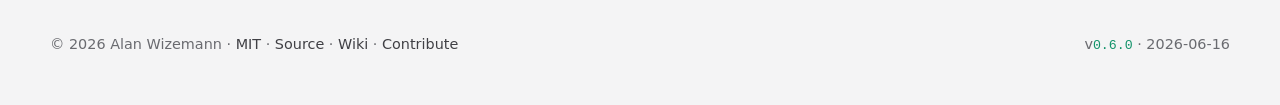
==== commit f4954800: "site: rebuild landing page at 2026-06-16T16:35:09Z" ====
--- a/index.html
+++ b/index.html
@@ -70,7 +70,7 @@
       "name": "Can I run Harness in CI, headless?",
       "acceptedAnswer": {
         "@type": "Answer",
-        "text": "Not yet. Harness today is a desktop tool with a GUI; a headless mode is on the roadmap. If you want to fail PR builds on UX regressions, watch the issue tracker."
+        "text": "Partly. Harness ships harness-mcp, a stdio MCP server, so an agent (Claude or any MCP client) can start, poll, and cancel runs programmatically against the same store the GUI uses — that's the automation path today. A first-class headless CI mode that fails PR builds on UX regressions is still on the roadmap."
       }
     },
     {
@@ -78,7 +78,7 @@
       "name": "Does Harness self-update?",
       "acceptedAnswer": {
         "@type": "Answer",
-        "text": "Auto-update isn't wired up yet. Releases are GitHub releases for now; a Sparkle-based auto-updater is queued."
+        "text": "Yes. Harness uses Sparkle — there's a Check for Updates… item in the app menu, and it checks automatically on a schedule (you're asked once whether to enable automatic checks). Updates are EdDSA-signed and delivered over the same notarized, Developer-ID-signed release pipeline; the appcast feed is hosted on GitHub Pages."
       }
     },
     {
@@ -95,6 +95,14 @@
       "acceptedAnswer": {
         "@type": "Answer",
         "text": "macOS 14 (Sonoma) or later, and Xcode 16 or later — Harness uses Swift 6 strict concurrency. The iOS Simulator ships with Xcode."
+      }
+    },
+    {
+      "@type": "Question",
+      "name": "Can I drive Harness from an agent or Claude?",
+      "acceptedAnswer": {
+        "@type": "Answer",
+        "text": "Yes. Harness ships harness-mcp, a stdio MCP (Model Context Protocol) server built from the same source as the app. Register it in your MCP client and an agent — Claude or any MCP client — can list and create Applications, Personas, and Actions, stage per-app credentials, and start, poll, and cancel runs (start_run, get_run_status, get_run_result, cancel_run, list_runs). It opens the GUI's on-disk store, so agent-created runs appear in the app — badged 'Agent', in a dedicated Agent Sessions view with a live step counter — and vice-versa."
       }
     }
   ]
@@ -135,11 +143,11 @@
   <section class="hero">
     <div class="wrap hero-grid">
       <div class="hero-copy">
-        <p class="eyebrow"><span class="dot" aria-hidden="true"></span> v0.5.0 · macOS · open source</p>
+        <p class="eyebrow"><span class="dot" aria-hidden="true"></span> v0.6.0 · macOS · open source</p>
         <h1>AI-driven user testing for iOS, macOS, and the web.</h1>
         <p class="lede">Write a goal in plain English. Pick a persona. Harness drives your target — iOS Simulator, macOS app, or a URL in an embedded browser — while an LLM agent reads each screen, taps and types its way through, and flags UX friction the way a real person would. Run on a cloud model — Claude, GPT, Gemini — or fully local on your own Mac.</p>
         <div class="cta-row">
-          <a class="btn btn-primary btn-download" href="https://github.com/awizemann/harness/releases/download/v0.5.0/Harness-v0.5.0-Universal.zip" download>
+          <a class="btn btn-primary btn-download" href="https://github.com/awizemann/harness/releases/download/v0.6.0/Harness-v0.6.0-Universal.zip" download>
             <svg class="btn-icon" width="18" height="18" viewBox="0 0 24 24" fill="none" stroke="currentColor" stroke-width="2" stroke-linecap="round" stroke-linejoin="round" aria-hidden="true">
               <path d="M12 3v12"></path>
               <path d="M7 10l5 5 5-5"></path>
@@ -149,7 +157,7 @@
           </a>
           <a class="btn btn-ghost" href="https://github.com/awizemann/harness">View on GitHub</a>
         </div>
-        <p class="meta">v0.5.0 · Universal (Apple Silicon + Intel) · macOS 14+ · <a href="https://github.com/awizemann/harness/releases/latest">Release notes</a></p>
+        <p class="meta">v0.6.0 · Universal (Apple Silicon + Intel) · macOS 14+ · <a href="https://github.com/awizemann/harness/releases/latest">Release notes</a></p>
       </div>
       <div class="hero-art">
         <picture class="pic">
@@ -170,6 +178,8 @@
       <li>Cloud or fully-local models</li>
       <li>Replayable runs</li>
       <li>Friction-typed events</li>
+      <li>Agent-drivable (MCP)</li>
+      <li>Auto-updating</li>
       <li>MIT licensed</li>
     </ul>
   </aside>
@@ -356,6 +366,39 @@
 
   </section>
 
+  <!-- 5f. Drive from an agent (MCP) -->
+  <section class="band band-alt" aria-labelledby="mcp-title">
+    <div class="wrap">
+      <h2 id="mcp-title">Run it yourself — or hand it to an agent.</h2>
+      <p class="sub">Harness ships <code>harness-mcp</code>, a stdio <a href="https://modelcontextprotocol.io">MCP</a> server built from the same source as the app. Point Claude — or any MCP client — at it, and an agent composes and launches real user-test runs, then reads back the verdict and friction. Same engine, same on-disk history as the GUI.</p>
+      <div class="get-started-grid">
+        <div>
+          <pre class="code"><code># Register harness-mcp in your MCP client, then an agent can:
+list_personas
+stage_credential { application_id, label, username, password }
+start_run {
+  platform:   "web",
+  web_url:    "https://your.app",
+  goal:       "Sign up and create my first project",
+  persona_id: "…",
+  model:      "claude-haiku-4-5"
+}
+get_run_status · get_run_result · cancel_run</code></pre>
+          <p class="cta-inline">Runs execute asynchronously with an idle watchdog; results land in the shared store. More in <a href="https://github.com/awizemann/harness/blob/main/HarnessMCP/README.md">HarnessMCP</a>.</p>
+        </div>
+        <div>
+          <h3 class="h3-tight">Agent runs are first-class</h3>
+          <ul class="bullets">
+            <li>Every run is tagged <strong>You</strong>, <strong>Agent</strong>, or <strong>CLI</strong> — History badges the non-you ones and titles them by goal.</li>
+            <li>A dedicated <strong>Agent Sessions</strong> view lists live sessions with a running step counter, plus recent agent runs.</li>
+            <li>A global banner floats in while an agent is at the wheel.</li>
+            <li>Ad-hoc agent runs match-or-create an Application from their target, so they thread into that app's normal History — replay, friction, and all.</li>
+          </ul>
+        </div>
+      </div>
+    </div>
+  </section>
+
   <!-- 6. Why vision-grounded matters -->
   <section class="band" aria-labelledby="why-vision">
     <div class="wrap">
@@ -387,14 +430,14 @@
   <section id="get-started" class="band band-alt" aria-labelledby="get-started-title">
     <div class="wrap">
       <h2 id="get-started-title">Get started</h2>
-      <p class="sub">Harness is alpha. Build from source today; signed binary releases follow.</p>
+      <p class="sub">Harness is alpha — but the builds are real: signed, notarized Universal releases with in-app auto-update. Grab the latest from the download button up top, or build from source below.</p>
 
       <div class="get-started-grid">
         <div>
           <h3 class="h3-tight">Prerequisites</h3>
           <ul class="bullets">
             <li>macOS 14 or later, Xcode 16+ (Swift 6 strict concurrency)</li>
-            <li><a href="https://brew.sh">Homebrew</a> + <code>idb-companion</code> + <a href="https://github.com/yonaskolb/XcodeGen">xcodegen</a></li>
+            <li><a href="https://brew.sh">Homebrew</a> + <a href="https://github.com/yonaskolb/XcodeGen">xcodegen</a></li>
             <li>An API key for at least one supported provider — <a href="https://console.anthropic.com">Anthropic</a>, <a href="https://platform.openai.com">OpenAI</a>, or <a href="https://aistudio.google.com">Google</a> — stored in the macOS Keychain on first run</li>
           </ul>
 
@@ -402,7 +445,7 @@
           <pre class="code"><code>git clone https://github.com/awizemann/harness.git
 cd harness
 git submodule update --init --recursive
-brew tap facebook/fb &amp;&amp; brew install idb-companion xcodegen
+brew install xcodegen
 xcodegen generate
 open Harness.xcodeproj</code></pre>
 
@@ -472,13 +515,13 @@
         <details>
           <summary>Can I run Harness in CI, headless?</summary>
           <div>
-            <p>Not yet. Harness today is a desktop tool with a GUI; a headless <code>harness run goal.md</code> mode is on the roadmap. If you want to fail PR builds on UX regressions, watch <a href="https://github.com/awizemann/harness/issues">the issue tracker</a>.</p>
+            <p>Partly, today. Harness ships <code>harness-mcp</code> (see above), so an agent can start, poll, and cancel runs programmatically against the same store the GUI uses — that's the automation path right now. A first-class headless CI mode that fails PR builds on UX regressions is still on the roadmap; watch <a href="https://github.com/awizemann/harness/issues">the issue tracker</a>.</p>
           </div>
         </details>
         <details>
           <summary>Does Harness self-update?</summary>
           <div>
-            <p>Auto-update isn't wired up yet. Releases are <a href="https://github.com/awizemann/harness/releases">GitHub releases</a> for now; a Sparkle-based auto-updater is queued.</p>
+            <p>Yes. Harness uses <strong>Sparkle</strong> — there's a <strong>Check for Updates…</strong> item in the app menu, and it checks automatically on a schedule (you're asked once whether to enable automatic checks). Updates are EdDSA-signed and delivered over the same notarized, Developer-ID-signed pipeline as the <a href="https://github.com/awizemann/harness/releases">GitHub releases</a>; the appcast feed is hosted on GitHub Pages.</p>
           </div>
         </details>
         <details>
@@ -492,6 +535,12 @@
           <summary>What versions of Xcode and macOS do I need?</summary>
           <div>
             <p>macOS 14 (Sonoma) or later, and Xcode 16 or later — Harness uses Swift 6 strict concurrency. The iOS Simulator ships with Xcode.</p>
+          </div>
+        </details>
+        <details>
+          <summary>Can I drive Harness from an agent or Claude?</summary>
+          <div>
+            <p>Yes. Harness ships <code>harness-mcp</code>, a stdio <a href="https://modelcontextprotocol.io">MCP</a> server built from the same source as the app. Register it in your MCP client and an agent — Claude or any MCP client — can list and create Applications, Personas, and Actions, stage per-app credentials, and <strong>start, poll, and cancel runs</strong> (<code>start_run</code>, <code>get_run_status</code>, <code>get_run_result</code>, <code>cancel_run</code>, <code>list_runs</code>). It opens the GUI's on-disk store, so agent-created runs appear in the app — badged <strong>Agent</strong>, in a dedicated Agent Sessions view — and vice-versa. See <a href="https://github.com/awizemann/harness/blob/main/HarnessMCP/README.md">HarnessMCP</a>.</p>
           </div>
         </details>
       </div>
@@ -503,7 +552,7 @@
 <footer class="footer">
   <div class="wrap footer-row">
     <p>© 2026 Alan Wizemann · <a href="https://github.com/awizemann/harness/blob/main/LICENSE">MIT</a> · <a href="https://github.com/awizemann/harness">Source</a> · <a href="https://github.com/awizemann/harness/wiki">Wiki</a> · <a href="https://github.com/awizemann/harness/blob/main/CONTRIBUTING.md">Contribute</a></p>
-    <p class="footer-meta">v<code>0.5.0</code> · 2026-05-21</p>
+    <p class="footer-meta">v<code>0.6.0</code> · 2026-06-16</p>
   </div>
 </footer>
 
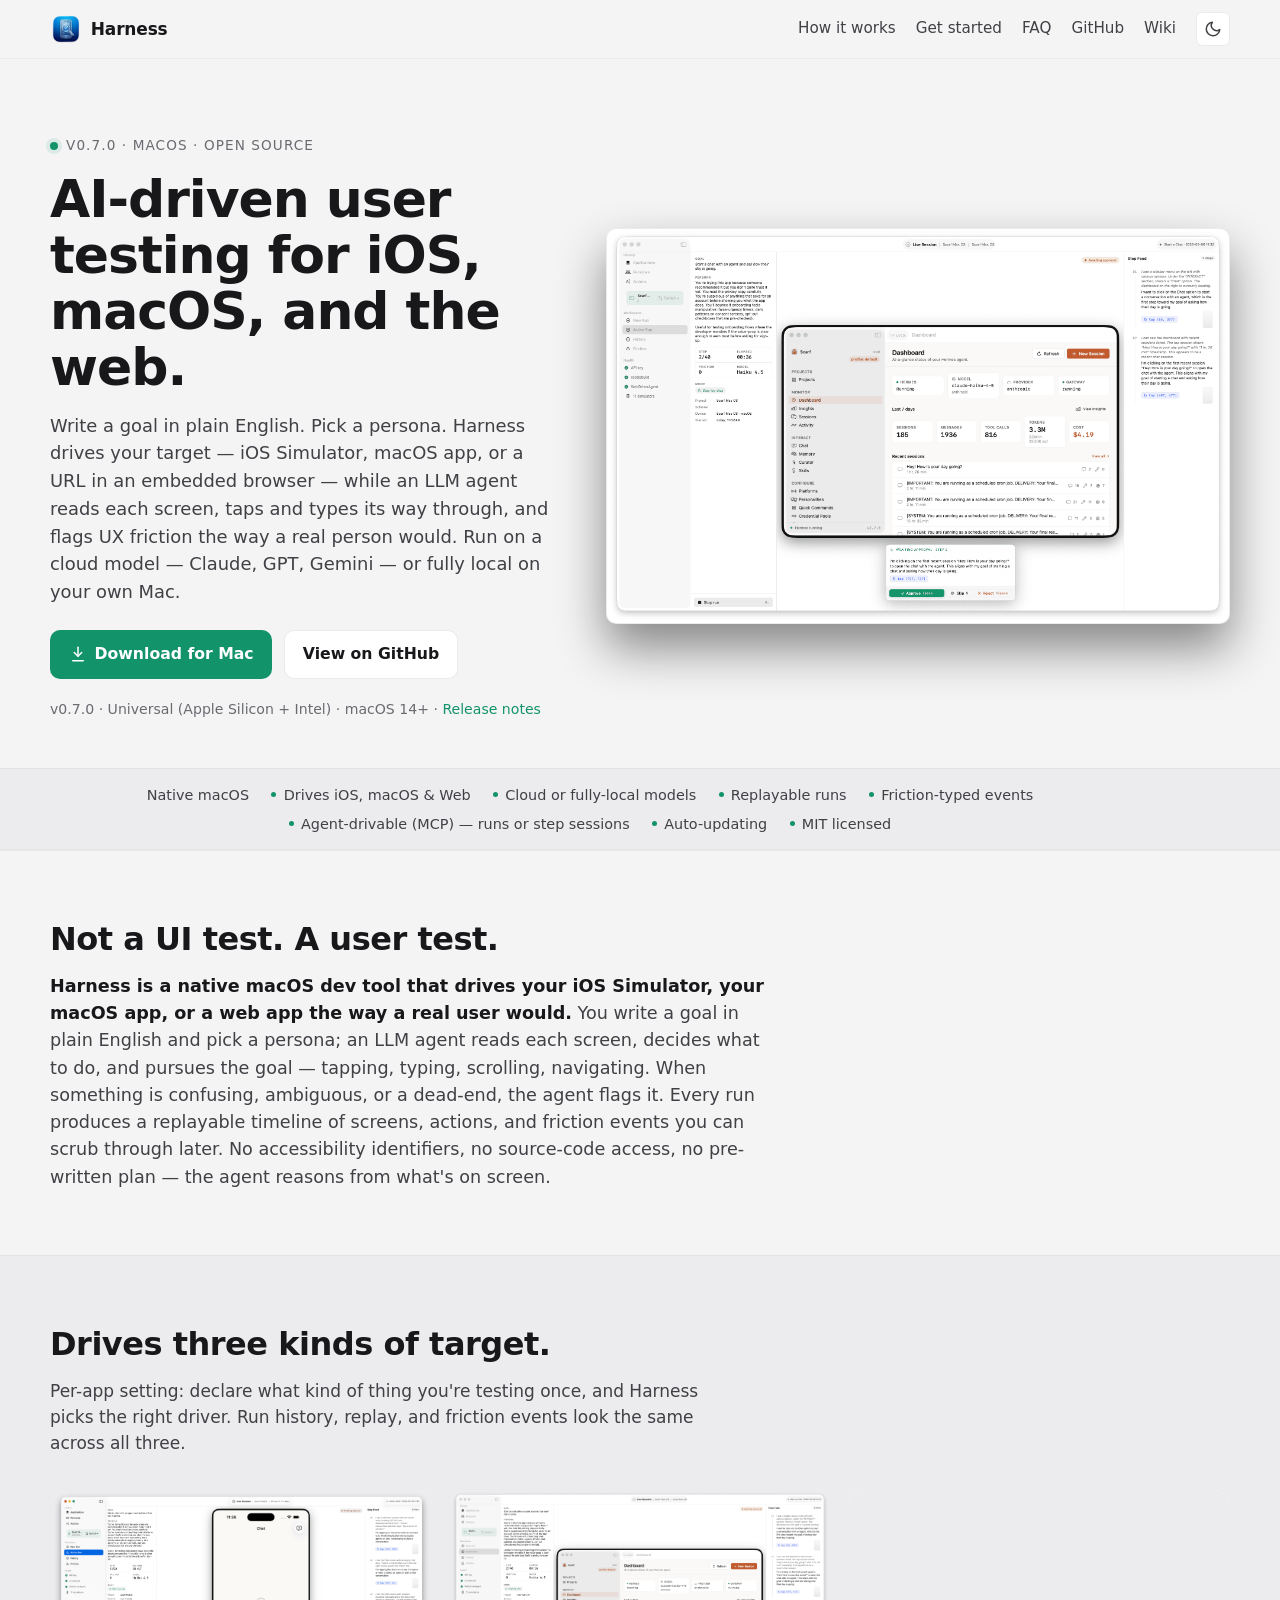
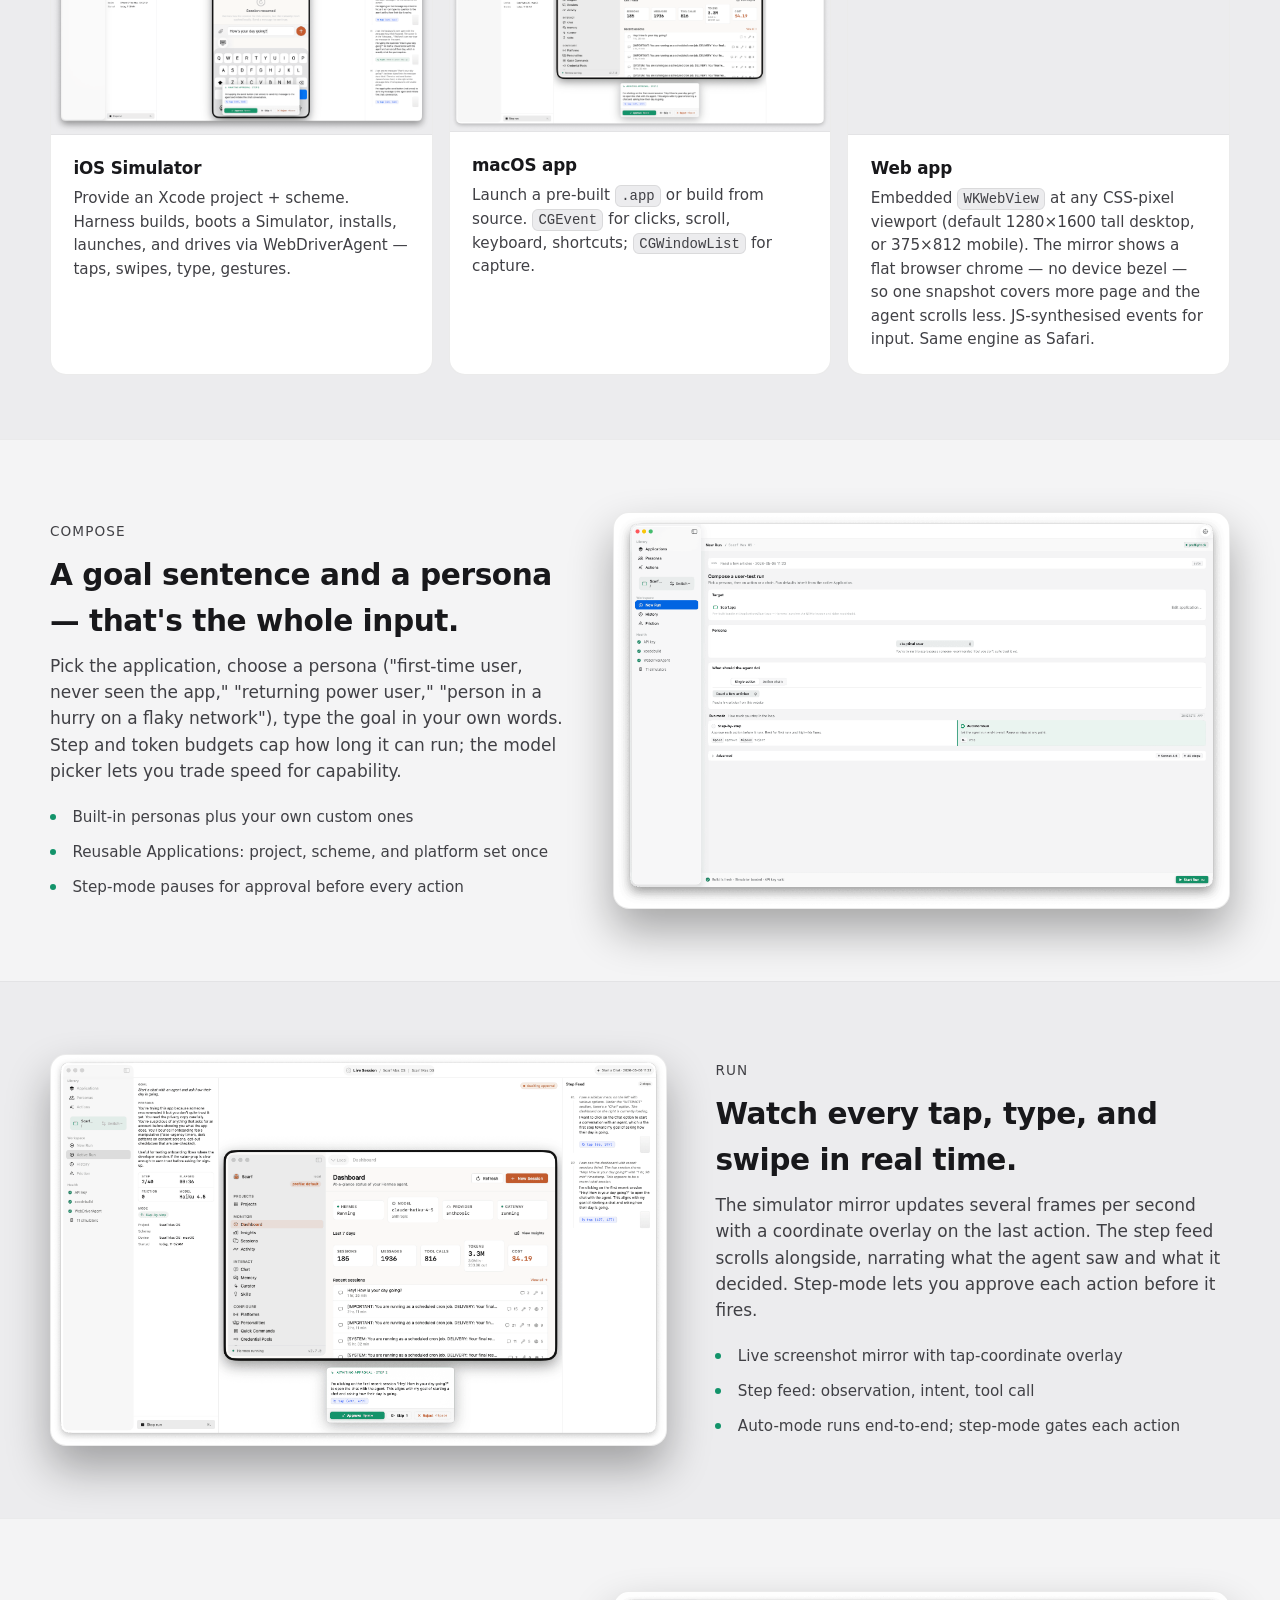
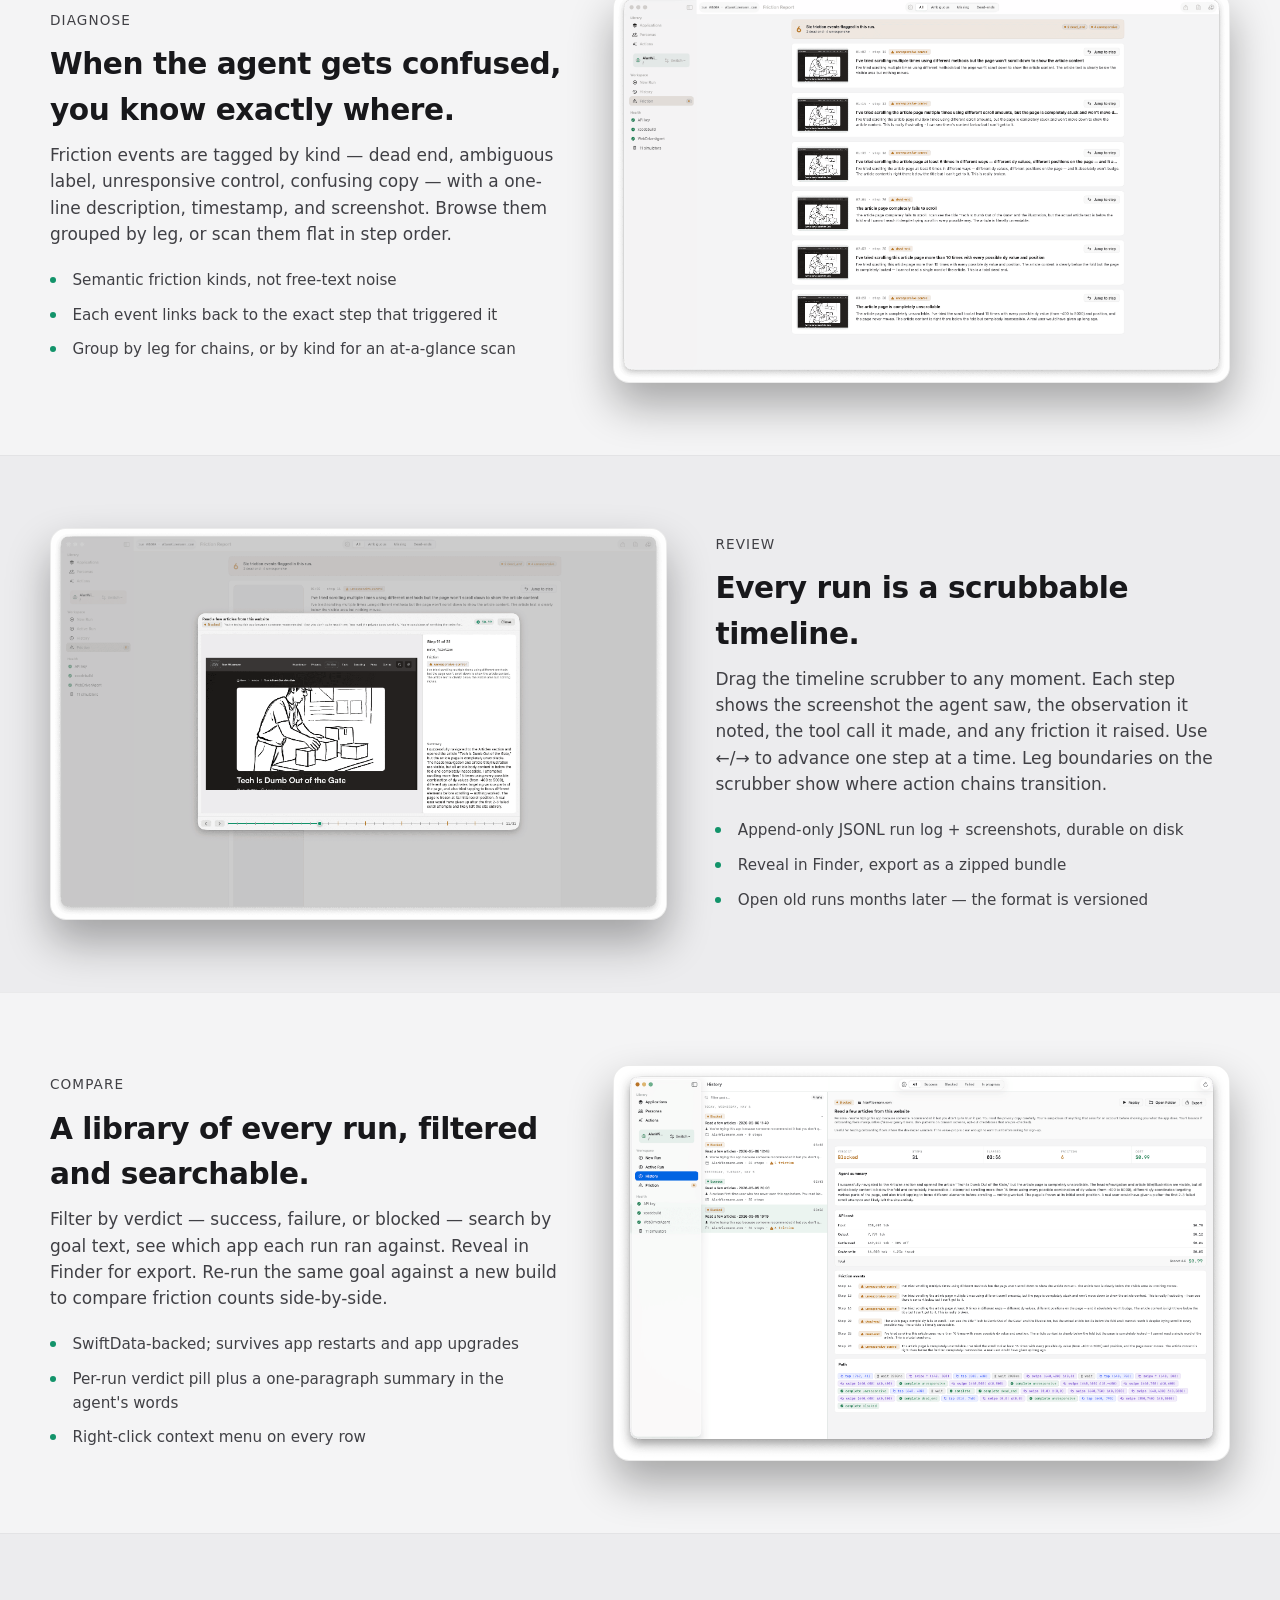
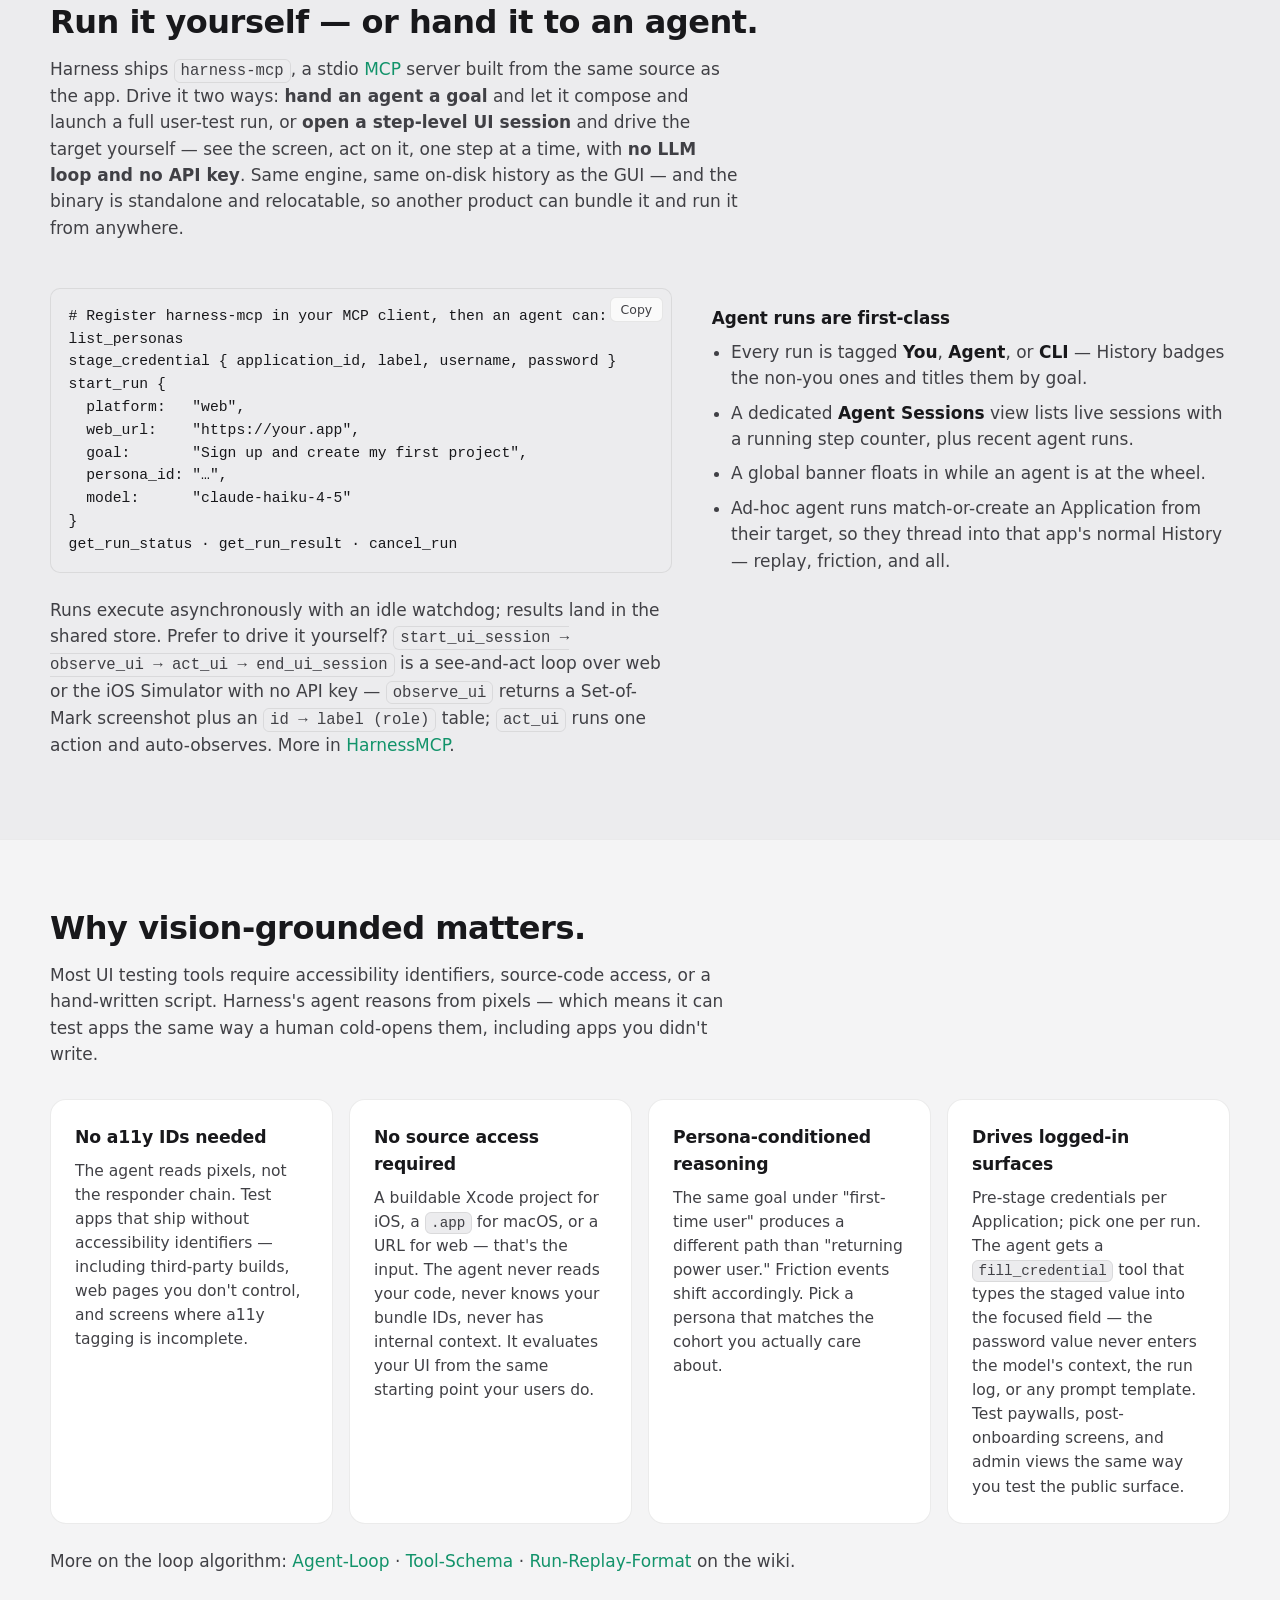
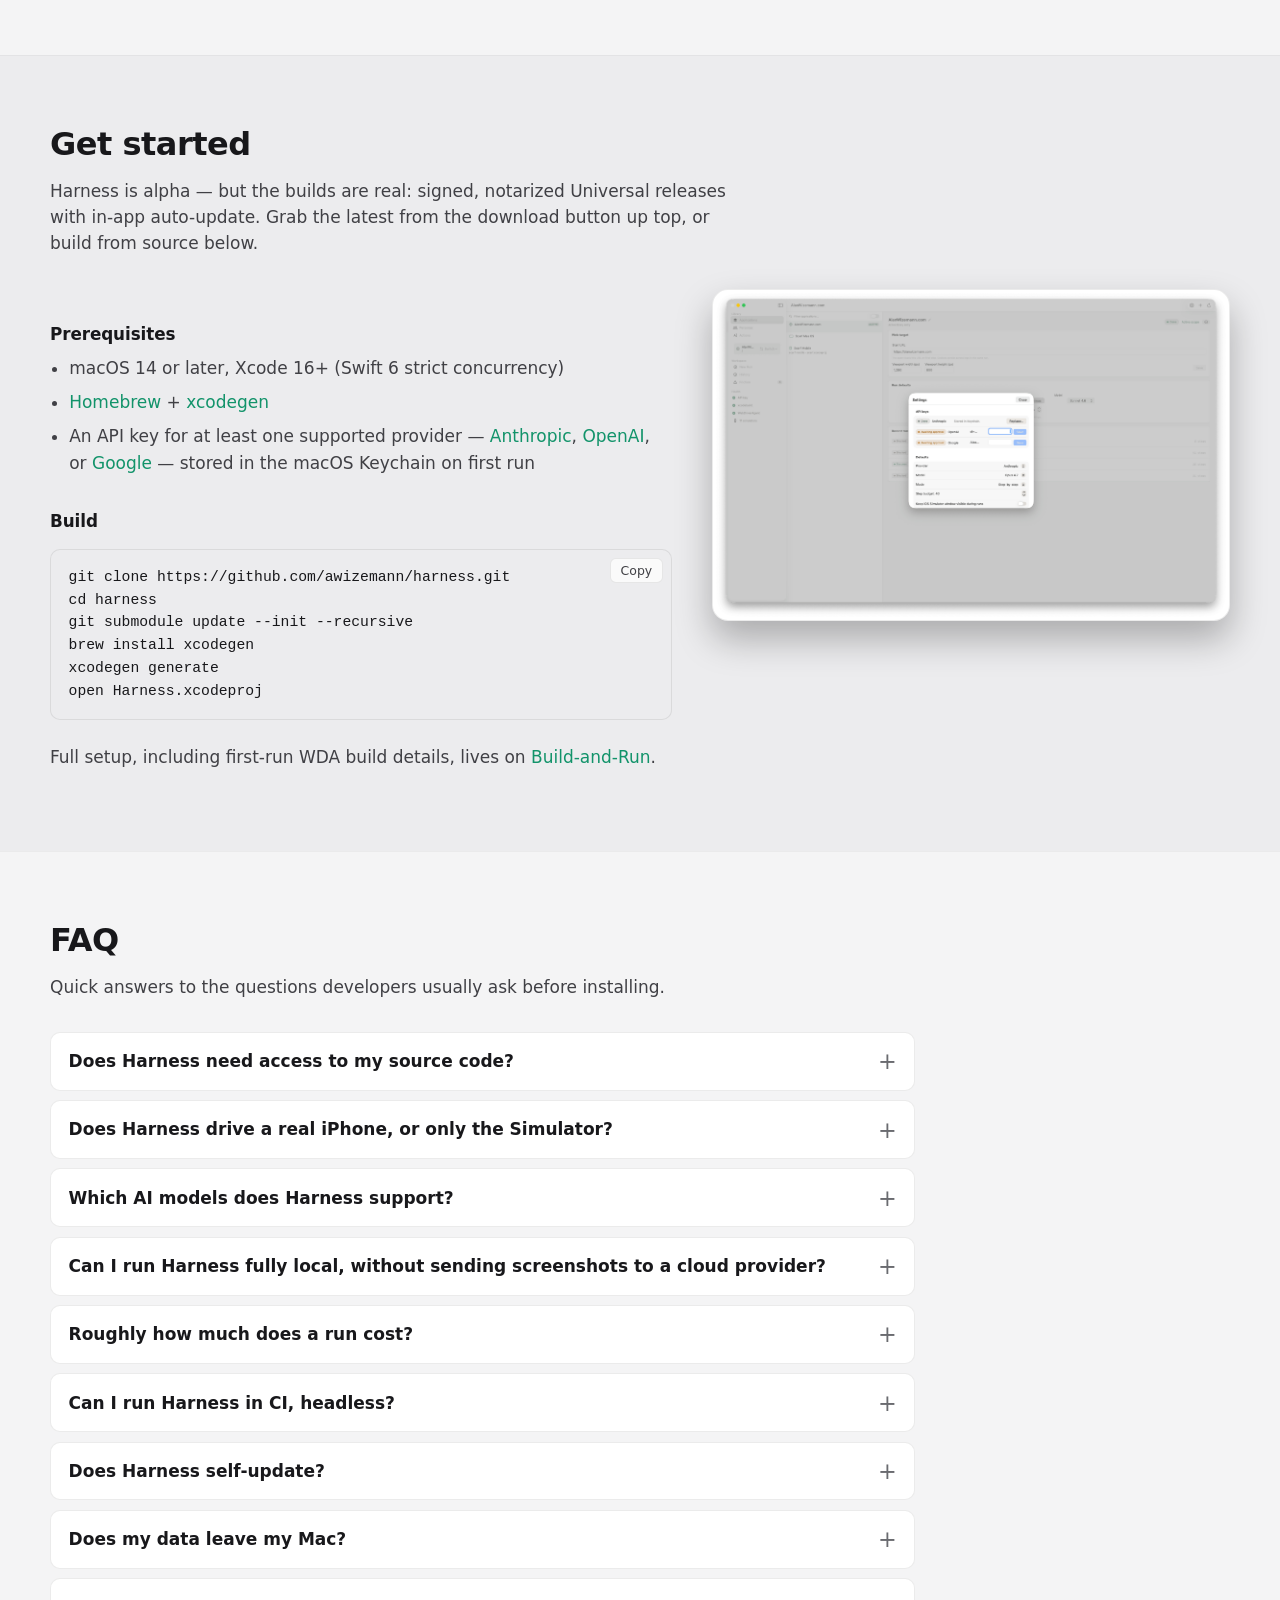
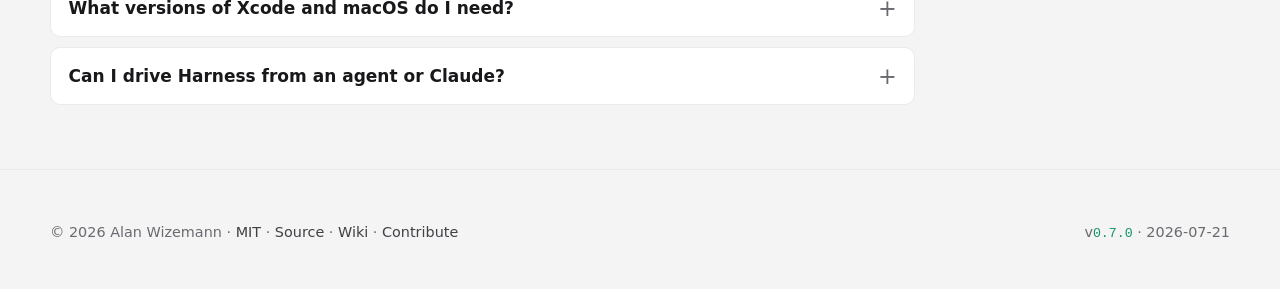
==== commit 3291ca91: "site: rebuild landing page at 2026-07-21T13:23:33Z" ====
--- a/index.html
+++ b/index.html
@@ -70,7 +70,7 @@
       "name": "Can I run Harness in CI, headless?",
       "acceptedAnswer": {
         "@type": "Answer",
-        "text": "Partly. Harness ships harness-mcp, a stdio MCP server, so an agent (Claude or any MCP client) can start, poll, and cancel runs programmatically against the same store the GUI uses — that's the automation path today. A first-class headless CI mode that fails PR builds on UX regressions is still on the roadmap."
+        "text": "Partly. Harness ships harness-mcp, a stdio MCP server, so an agent (Claude or any MCP client) can start, poll, and cancel runs programmatically against the same store the GUI uses — that's the automation path today. The same server also exposes step-level UI-session tools that drive a web or iOS target with no LLM loop and no API key, and the binary is standalone and relocatable, so it can be bundled into another product's automation. A first-class headless CI mode that fails PR builds on UX regressions is still on the roadmap."
       }
     },
     {
@@ -102,7 +102,7 @@
       "name": "Can I drive Harness from an agent or Claude?",
       "acceptedAnswer": {
         "@type": "Answer",
-        "text": "Yes. Harness ships harness-mcp, a stdio MCP (Model Context Protocol) server built from the same source as the app. Register it in your MCP client and an agent — Claude or any MCP client — can list and create Applications, Personas, and Actions, stage per-app credentials, and start, poll, and cancel runs (start_run, get_run_status, get_run_result, cancel_run, list_runs). It opens the GUI's on-disk store, so agent-created runs appear in the app — badged 'Agent', in a dedicated Agent Sessions view with a live step counter — and vice-versa."
+        "text": "Yes. Harness ships harness-mcp, a stdio MCP (Model Context Protocol) server built from the same source as the app. Register it in your MCP client and an agent — Claude or any MCP client — can list and create Applications, Personas, and Actions, stage per-app credentials, and start, poll, and cancel runs (start_run, get_run_status, get_run_result, cancel_run, list_runs). It opens the GUI's on-disk store, so agent-created runs appear in the app — badged 'Agent', in a dedicated Agent Sessions view with a live step counter — and vice-versa. Beyond full runs, five step-level UI-session tools (start_ui_session, observe_ui, act_ui, end_ui_session, list_ui_sessions) let a client drive a web or iOS target directly — see the screen and act on it, one step at a time — with no LLM loop and no API key. The binary is standalone and relocatable, so another product can bundle it and run it from anywhere."
       }
     }
   ]
@@ -143,11 +143,11 @@
   <section class="hero">
     <div class="wrap hero-grid">
       <div class="hero-copy">
-        <p class="eyebrow"><span class="dot" aria-hidden="true"></span> v0.6.0 · macOS · open source</p>
+        <p class="eyebrow"><span class="dot" aria-hidden="true"></span> v0.7.0 · macOS · open source</p>
         <h1>AI-driven user testing for iOS, macOS, and the web.</h1>
         <p class="lede">Write a goal in plain English. Pick a persona. Harness drives your target — iOS Simulator, macOS app, or a URL in an embedded browser — while an LLM agent reads each screen, taps and types its way through, and flags UX friction the way a real person would. Run on a cloud model — Claude, GPT, Gemini — or fully local on your own Mac.</p>
         <div class="cta-row">
-          <a class="btn btn-primary btn-download" href="https://github.com/awizemann/harness/releases/download/v0.6.0/Harness-v0.6.0-Universal.zip" download>
+          <a class="btn btn-primary btn-download" href="https://github.com/awizemann/harness/releases/download/v0.7.0/Harness-v0.7.0-Universal.zip" download>
             <svg class="btn-icon" width="18" height="18" viewBox="0 0 24 24" fill="none" stroke="currentColor" stroke-width="2" stroke-linecap="round" stroke-linejoin="round" aria-hidden="true">
               <path d="M12 3v12"></path>
               <path d="M7 10l5 5 5-5"></path>
@@ -157,7 +157,7 @@
           </a>
           <a class="btn btn-ghost" href="https://github.com/awizemann/harness">View on GitHub</a>
         </div>
-        <p class="meta">v0.6.0 · Universal (Apple Silicon + Intel) · macOS 14+ · <a href="https://github.com/awizemann/harness/releases/latest">Release notes</a></p>
+        <p class="meta">v0.7.0 · Universal (Apple Silicon + Intel) · macOS 14+ · <a href="https://github.com/awizemann/harness/releases/latest">Release notes</a></p>
       </div>
       <div class="hero-art">
         <picture class="pic">
@@ -178,7 +178,7 @@
       <li>Cloud or fully-local models</li>
       <li>Replayable runs</li>
       <li>Friction-typed events</li>
-      <li>Agent-drivable (MCP)</li>
+      <li>Agent-drivable (MCP) — runs or step sessions</li>
       <li>Auto-updating</li>
       <li>MIT licensed</li>
     </ul>
@@ -370,7 +370,7 @@
   <section class="band band-alt" aria-labelledby="mcp-title">
     <div class="wrap">
       <h2 id="mcp-title">Run it yourself — or hand it to an agent.</h2>
-      <p class="sub">Harness ships <code>harness-mcp</code>, a stdio <a href="https://modelcontextprotocol.io">MCP</a> server built from the same source as the app. Point Claude — or any MCP client — at it, and an agent composes and launches real user-test runs, then reads back the verdict and friction. Same engine, same on-disk history as the GUI.</p>
+      <p class="sub">Harness ships <code>harness-mcp</code>, a stdio <a href="https://modelcontextprotocol.io">MCP</a> server built from the same source as the app. Drive it two ways: <strong>hand an agent a goal</strong> and let it compose and launch a full user-test run, or <strong>open a step-level UI session</strong> and drive the target yourself — see the screen, act on it, one step at a time, with <strong>no LLM loop and no API key</strong>. Same engine, same on-disk history as the GUI — and the binary is standalone and relocatable, so another product can bundle it and run it from anywhere.</p>
       <div class="get-started-grid">
         <div>
           <pre class="code"><code># Register harness-mcp in your MCP client, then an agent can:
@@ -384,7 +384,7 @@
   model:      "claude-haiku-4-5"
 }
 get_run_status · get_run_result · cancel_run</code></pre>
-          <p class="cta-inline">Runs execute asynchronously with an idle watchdog; results land in the shared store. More in <a href="https://github.com/awizemann/harness/blob/main/HarnessMCP/README.md">HarnessMCP</a>.</p>
+          <p class="cta-inline">Runs execute asynchronously with an idle watchdog; results land in the shared store. Prefer to drive it yourself? <code>start_ui_session → observe_ui → act_ui → end_ui_session</code> is a see-and-act loop over web or the iOS Simulator with no API key — <code>observe_ui</code> returns a Set-of-Mark screenshot plus an <code>id → label (role)</code> table; <code>act_ui</code> runs one action and auto-observes. More in <a href="https://github.com/awizemann/harness/blob/main/HarnessMCP/README.md">HarnessMCP</a>.</p>
         </div>
         <div>
           <h3 class="h3-tight">Agent runs are first-class</h3>
@@ -515,7 +515,7 @@
         <details>
           <summary>Can I run Harness in CI, headless?</summary>
           <div>
-            <p>Partly, today. Harness ships <code>harness-mcp</code> (see above), so an agent can start, poll, and cancel runs programmatically against the same store the GUI uses — that's the automation path right now. A first-class headless CI mode that fails PR builds on UX regressions is still on the roadmap; watch <a href="https://github.com/awizemann/harness/issues">the issue tracker</a>.</p>
+            <p>Partly, today. Harness ships <code>harness-mcp</code> (see above), so an agent can start, poll, and cancel runs programmatically against the same store the GUI uses — that's the automation path right now. The same server also exposes step-level UI-session tools that drive a web or iOS target with <strong>no LLM loop and no API key</strong>, and the binary is standalone and relocatable, so it can be bundled into another product's automation. A first-class headless CI mode that fails PR builds on UX regressions is still on the roadmap; watch <a href="https://github.com/awizemann/harness/issues">the issue tracker</a>.</p>
           </div>
         </details>
         <details>
@@ -540,7 +540,8 @@
         <details>
           <summary>Can I drive Harness from an agent or Claude?</summary>
           <div>
-            <p>Yes. Harness ships <code>harness-mcp</code>, a stdio <a href="https://modelcontextprotocol.io">MCP</a> server built from the same source as the app. Register it in your MCP client and an agent — Claude or any MCP client — can list and create Applications, Personas, and Actions, stage per-app credentials, and <strong>start, poll, and cancel runs</strong> (<code>start_run</code>, <code>get_run_status</code>, <code>get_run_result</code>, <code>cancel_run</code>, <code>list_runs</code>). It opens the GUI's on-disk store, so agent-created runs appear in the app — badged <strong>Agent</strong>, in a dedicated Agent Sessions view — and vice-versa. See <a href="https://github.com/awizemann/harness/blob/main/HarnessMCP/README.md">HarnessMCP</a>.</p>
+            <p>Yes. Harness ships <code>harness-mcp</code>, a stdio <a href="https://modelcontextprotocol.io">MCP</a> server built from the same source as the app. Register it in your MCP client and an agent — Claude or any MCP client — can list and create Applications, Personas, and Actions, stage per-app credentials, and <strong>start, poll, and cancel runs</strong> (<code>start_run</code>, <code>get_run_status</code>, <code>get_run_result</code>, <code>cancel_run</code>, <code>list_runs</code>). It opens the GUI's on-disk store, so agent-created runs appear in the app — badged <strong>Agent</strong>, in a dedicated Agent Sessions view — and vice-versa.</p>
+            <p>Beyond full runs, five <strong>step-level UI-session</strong> tools (<code>start_ui_session</code>, <code>observe_ui</code>, <code>act_ui</code>, <code>end_ui_session</code>, <code>list_ui_sessions</code>) let a client drive a web or iOS target directly — see the screen and act on it, one step at a time — with <strong>no LLM loop and no API key</strong>. The binary is standalone and relocatable, so another product can bundle it. See <a href="https://github.com/awizemann/harness/blob/main/HarnessMCP/README.md">HarnessMCP</a>.</p>
           </div>
         </details>
       </div>
@@ -552,7 +553,7 @@
 <footer class="footer">
   <div class="wrap footer-row">
     <p>© 2026 Alan Wizemann · <a href="https://github.com/awizemann/harness/blob/main/LICENSE">MIT</a> · <a href="https://github.com/awizemann/harness">Source</a> · <a href="https://github.com/awizemann/harness/wiki">Wiki</a> · <a href="https://github.com/awizemann/harness/blob/main/CONTRIBUTING.md">Contribute</a></p>
-    <p class="footer-meta">v<code>0.6.0</code> · 2026-06-16</p>
+    <p class="footer-meta">v<code>0.7.0</code> · 2026-07-21</p>
   </div>
 </footer>
 
